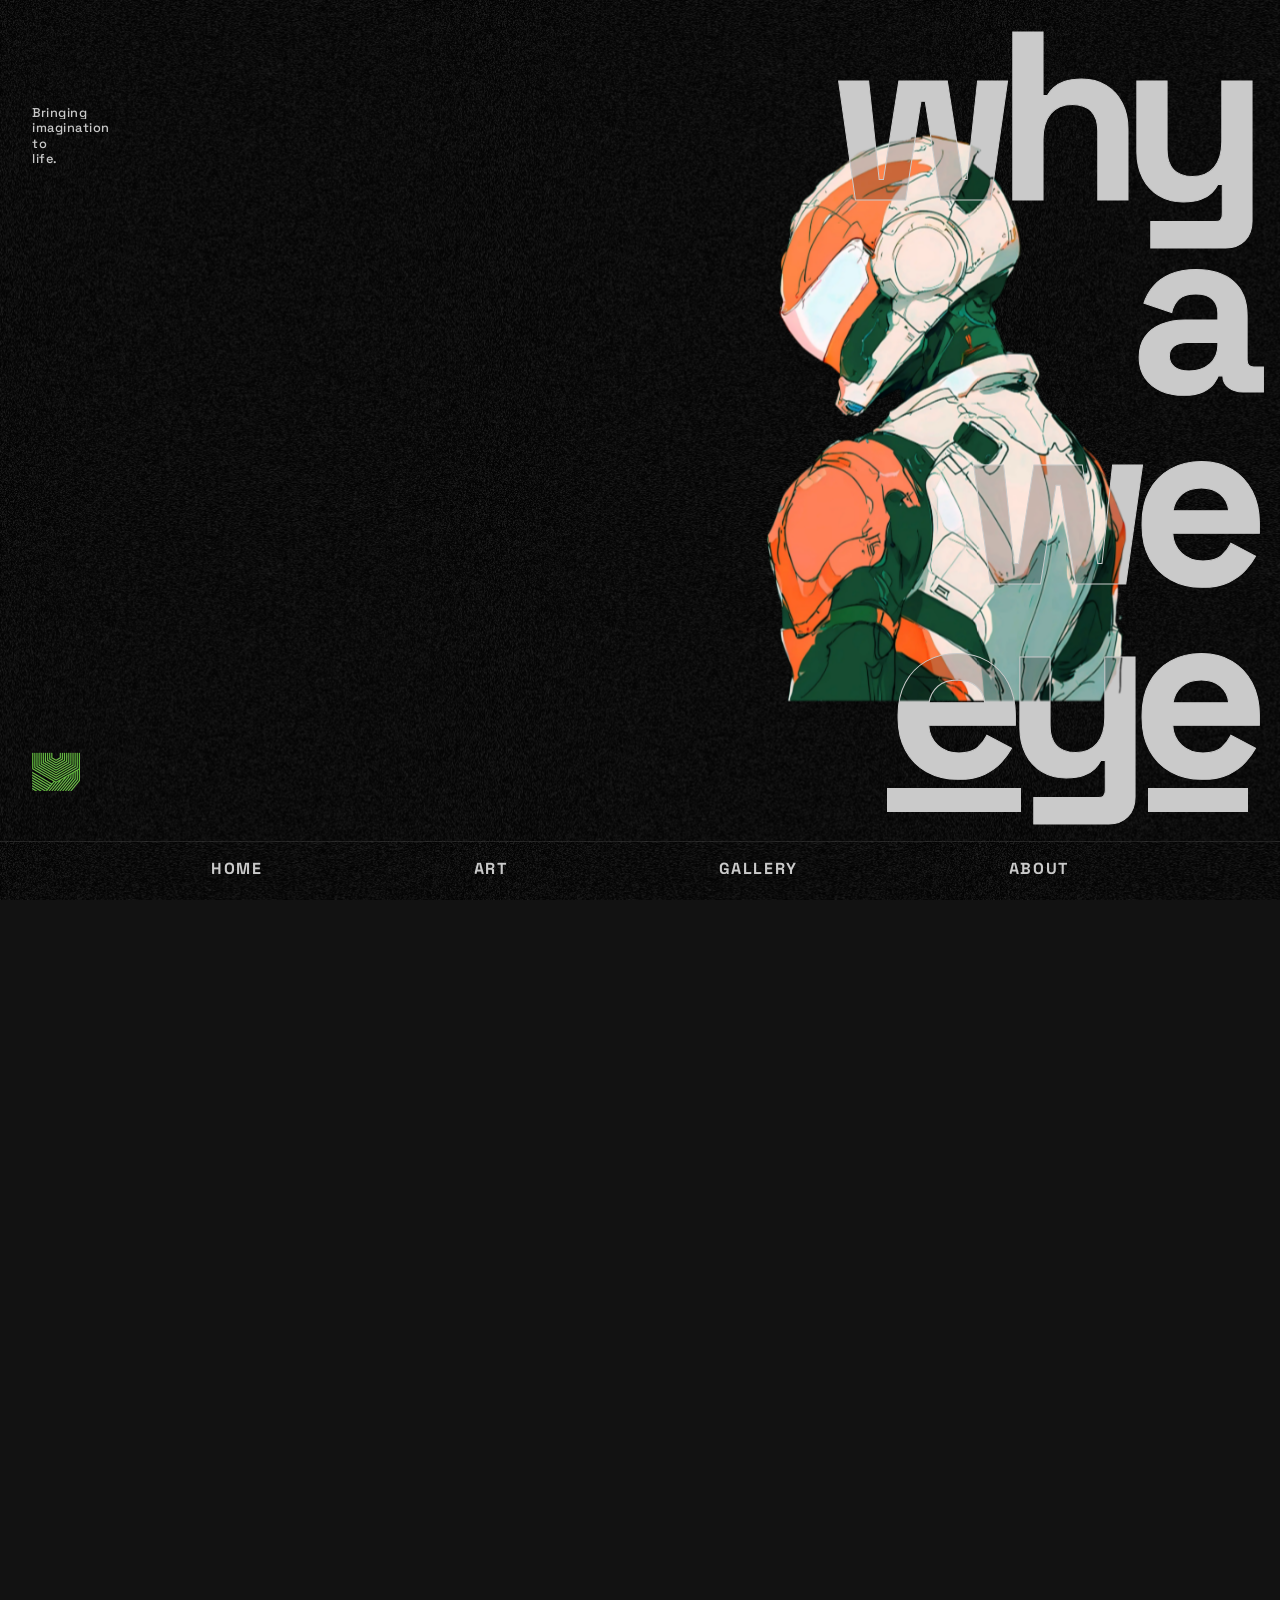
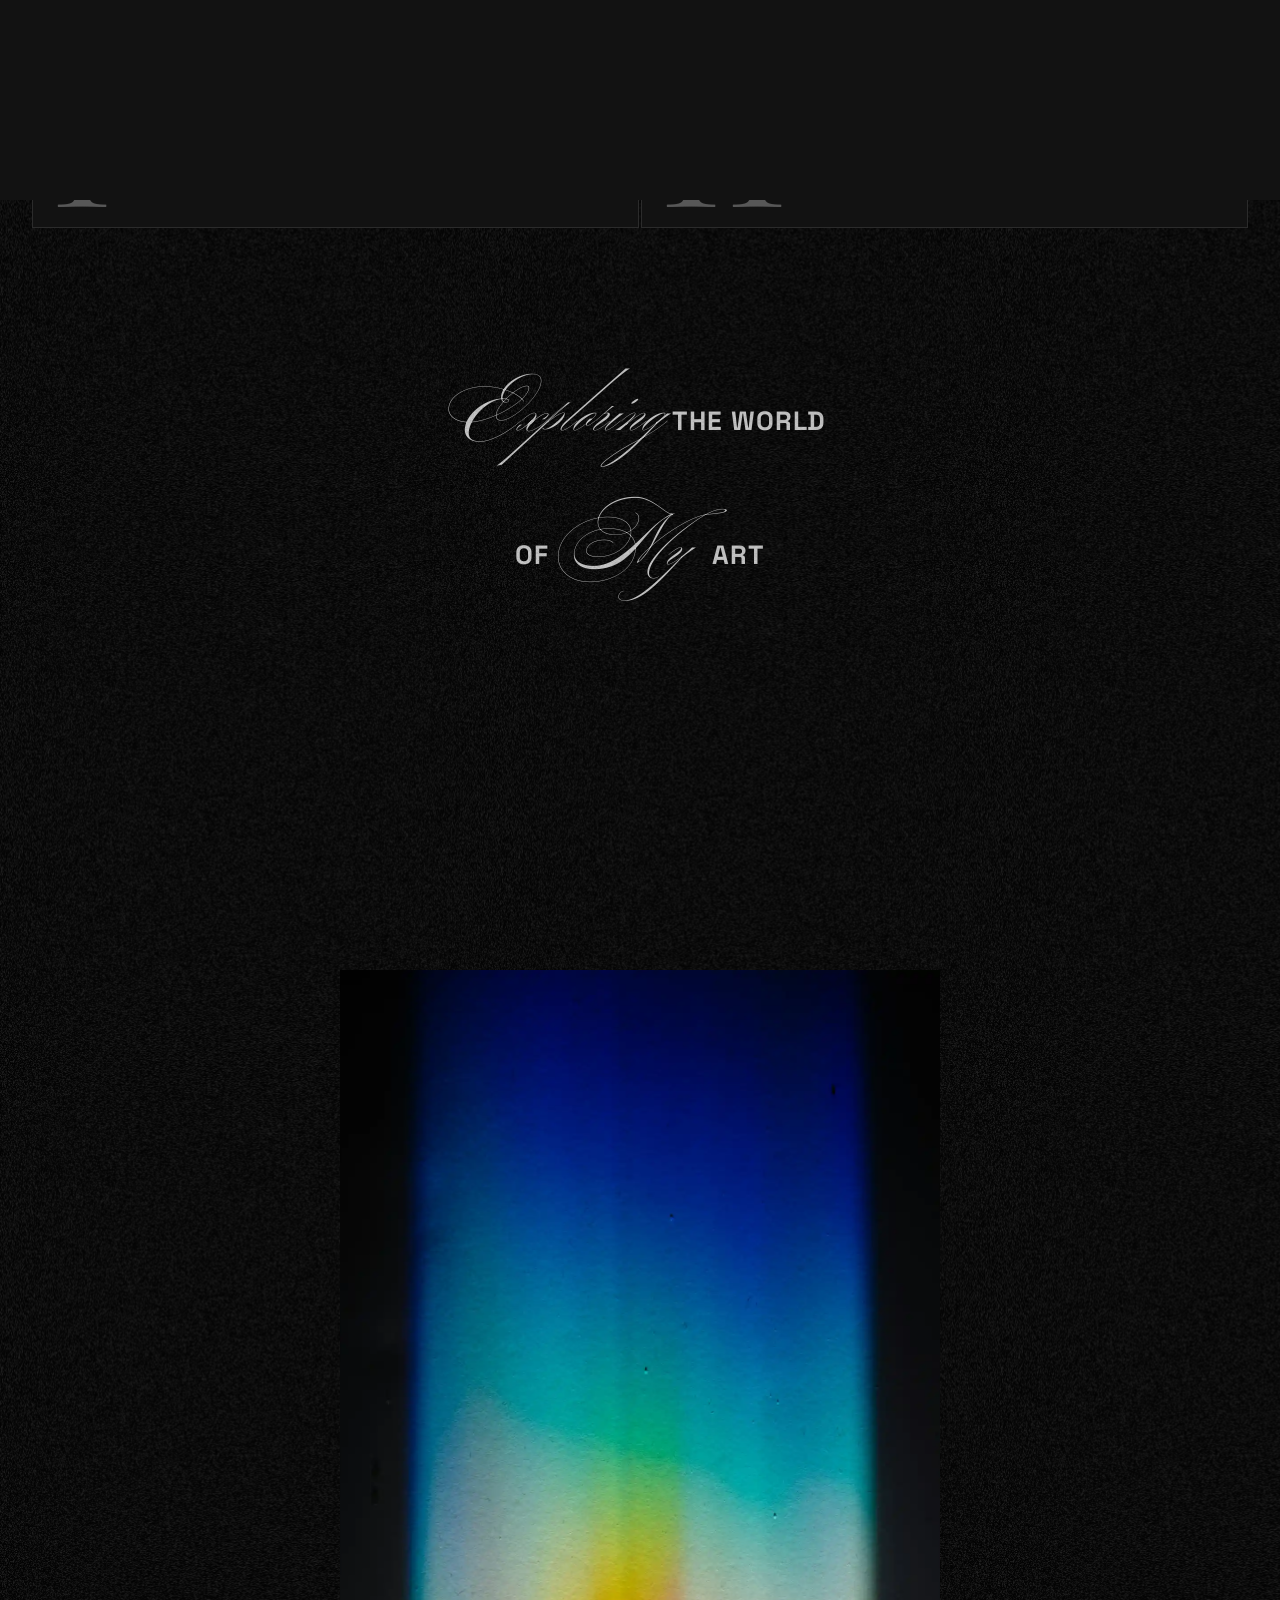
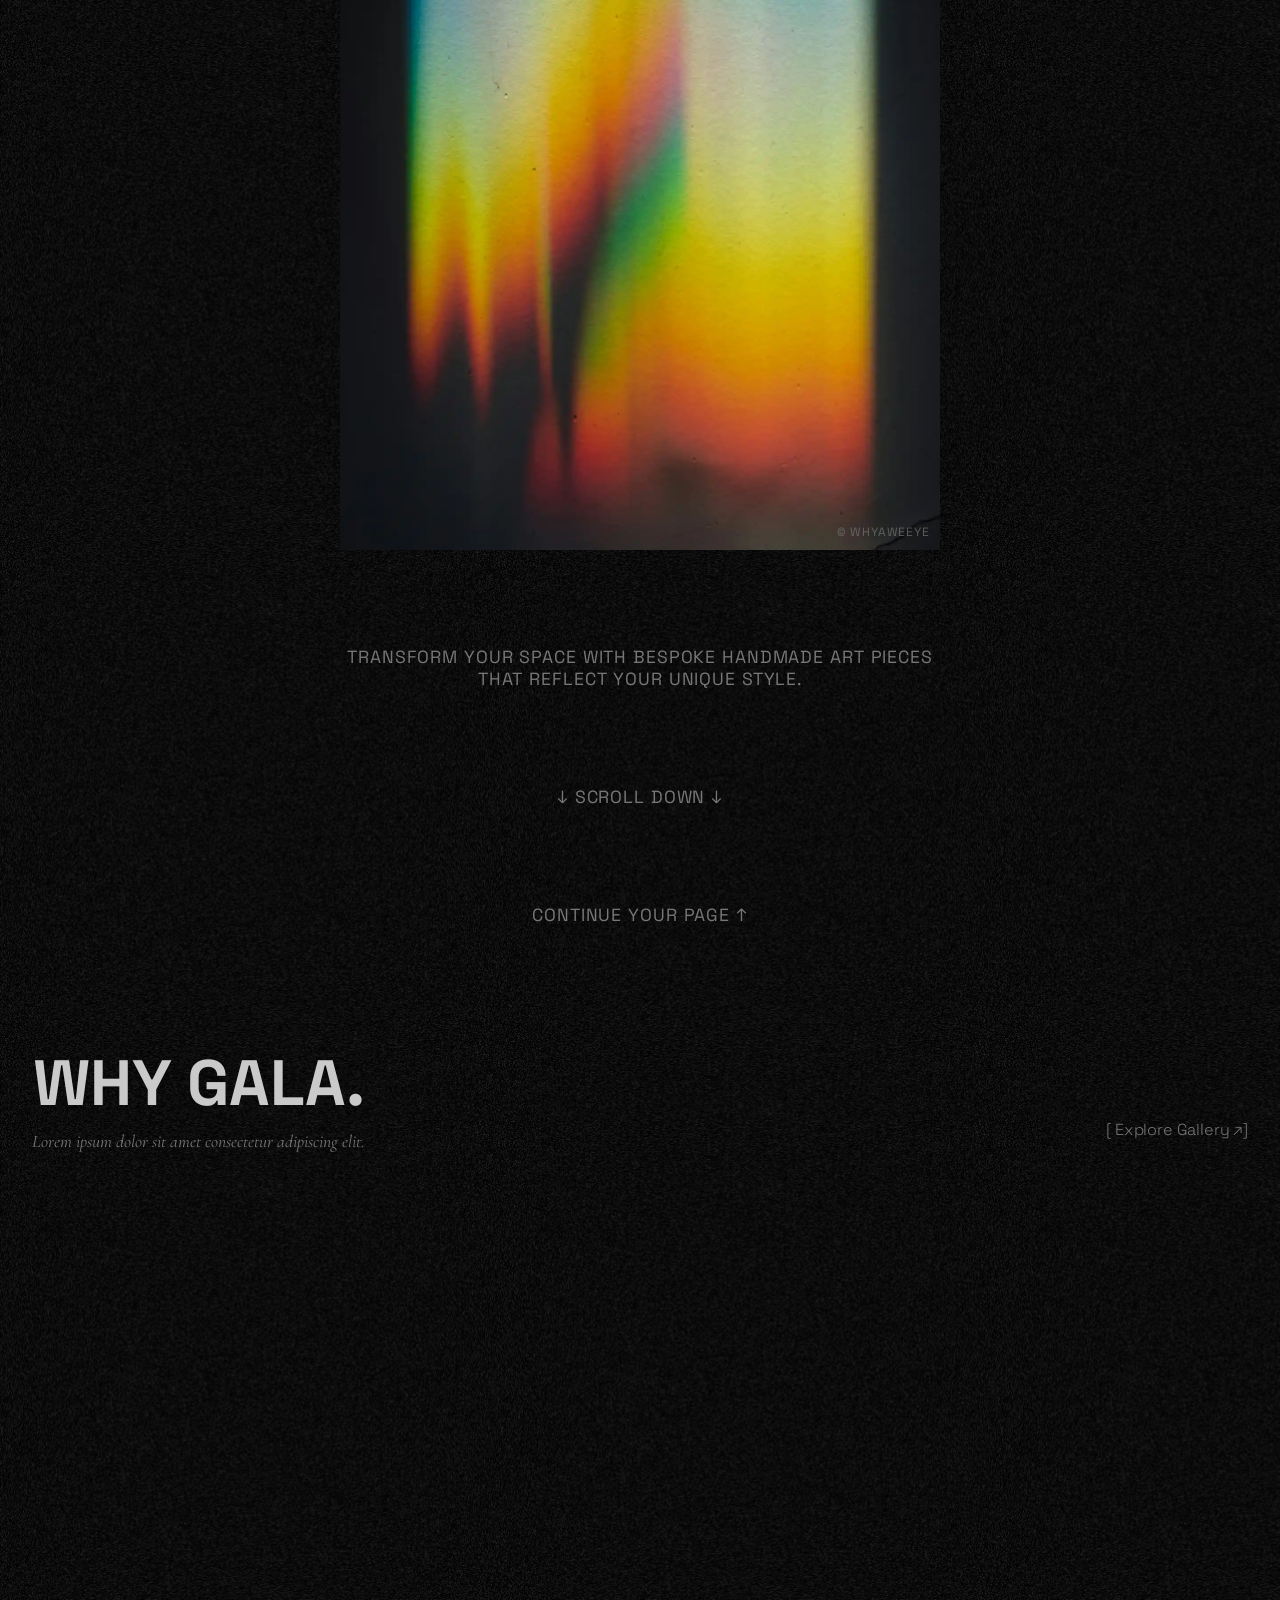
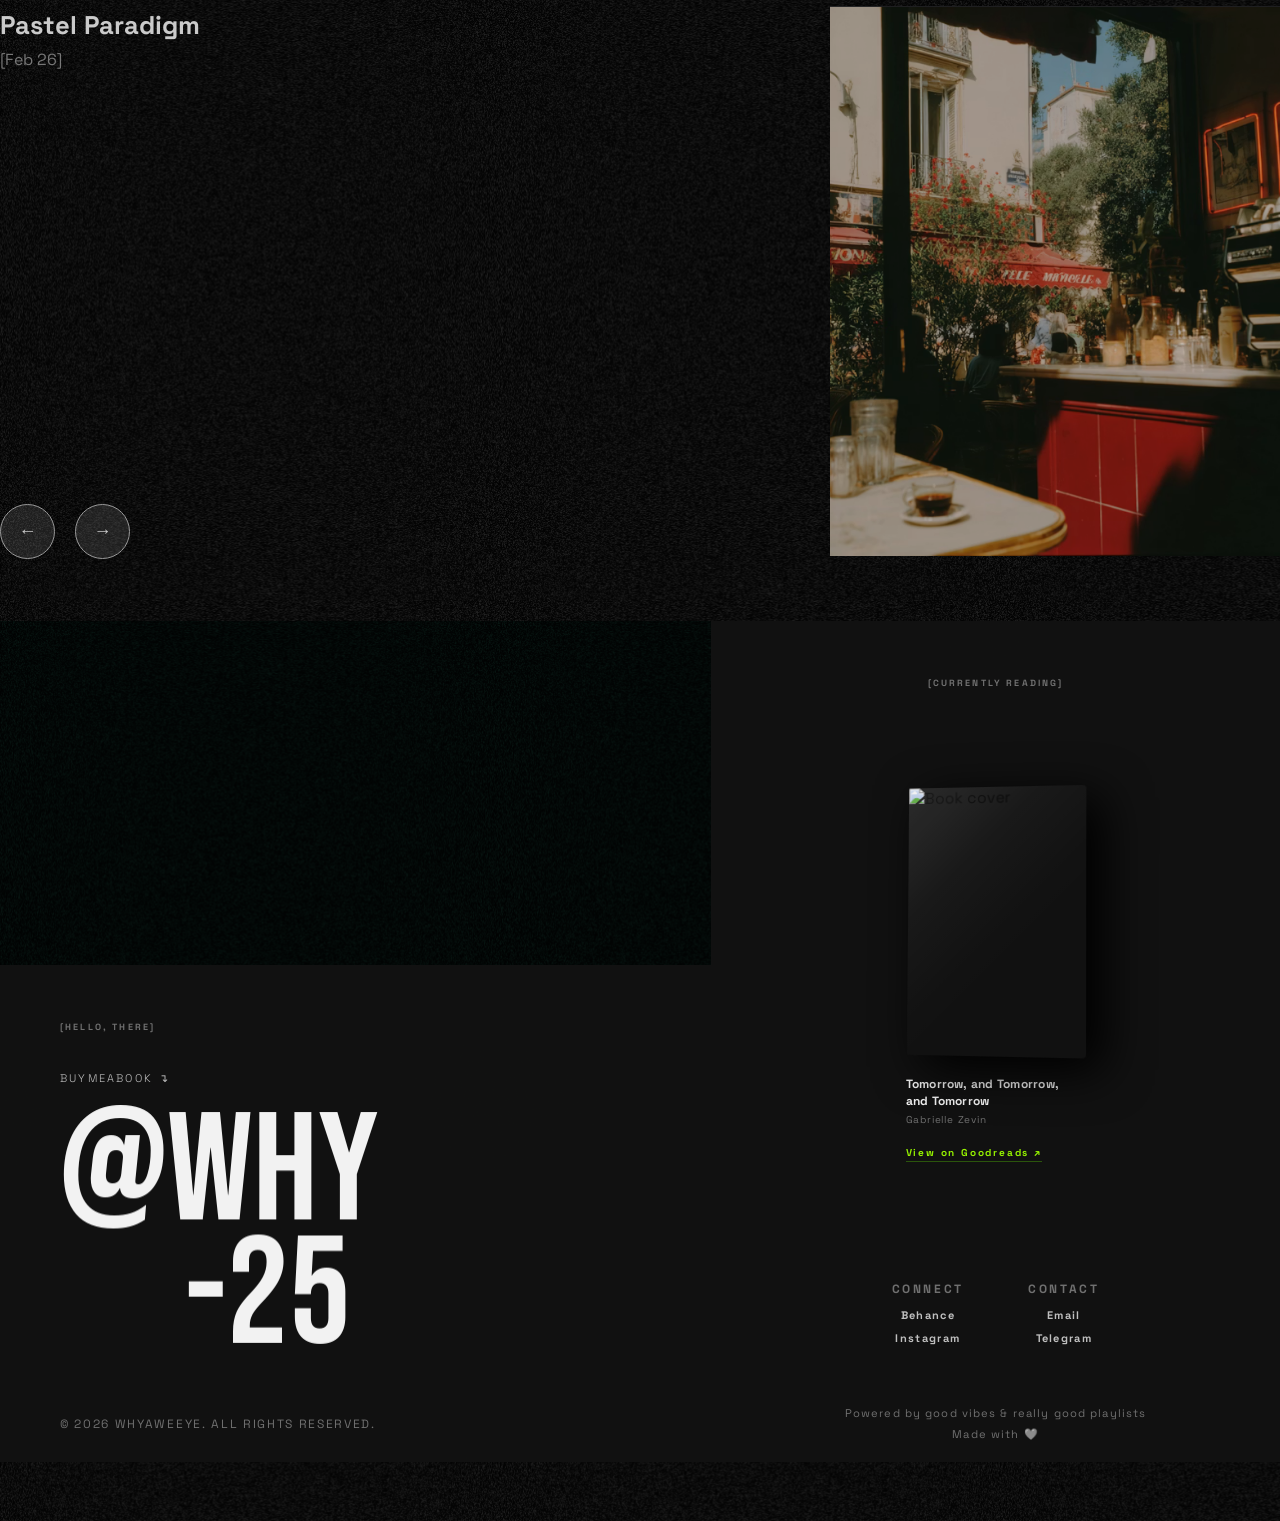
==== index.html @ 68ae3ad7 "Updated Files" ====
<!doctype html>
<html lang="en">
  <head>
    <meta charset="UTF-8" />
    <meta name="viewport" content="width=device-width, initial-scale=1.0" />

    <!-- ─── SEO & Social ─────────────────────────────────────────── -->
    <meta
      name="description"
      content="WHYAWEEYE — handmade art: thread art, word art, and gallery."
    />
    <meta property="og:title" content="WHYAWEEYE" />
    <meta property="og:description" content="Bringing imagination to life." />
    <meta property="og:type" content="website" />

    <title>WHYAWEEYE</title>

    <!-- ───  local CSS   ─── -->
    <link rel="stylesheet" href="style.css" />
    <link rel="stylesheet" href="Assets/fx/naticker.css" />

    <!-- <link rel="stylesheet" href="style.min.css"> -->

    <!-- ─── Google Fonts — async load (no render block) ─────────── -->
    <link rel="preconnect" href="https://fonts.googleapis.com" />
    <link rel="preconnect" href="https://fonts.gstatic.com" crossorigin />

    <link
      rel="stylesheet"
      href="https://fonts.googleapis.com/css2?family=Space+Grotesk:wght@300..700&family=Jacquard+24&family=Cormorant:ital,wght@0,300..700;1,300..700&family=Ballet:opsz@16..72&family=Bebas+Neue&display=swap"
      media="print"
      onload="this.media = 'all'"
    />

    <noscript>
      <link
        rel="stylesheet"
        href="https://fonts.googleapis.com/css2?family=Space+Grotesk:wght@300..700&family=Jacquard+24&family=Cormorant:ital,wght@0,300..700;1,300..700&family=Ballet:opsz@16..72&family=Bebas+Neue&display=swap"
      />
    </noscript>
    <!-- ─── Favicon ───────────────────────────────── -->
    <!-- Standard favicon -->
    <link
      rel="icon"
      href="/Assets/Favicon/favicon_io/favicon.ico"
      sizes="any"
    />
    <!-- PNG fallbacks -->
    <link
      rel="icon"
      type="image/png"
      sizes="32x32"
      href="/Assets/Favicon/favicon_io/favicon-32x32.png"
    />
    <link
      rel="icon"
      type="image/png"
      sizes="16x16"
      href="/Assets/Favicon/favicon_io/favicon-16x16.png"
    />
    <!-- Android -->
    <link rel="manifest" href="/Assets/Favicon/favicon_io/site.webmanifest" />

    <!-- Apple Touch Icon -->
    <link
      rel="apple-touch-icon"
      sizes="180x180"
      href="/Assets/Favicon/favicon_io/apple-touch-icon.png"
    />

    <!-- ─── Scripts: deferred so they never block parsing ────────── -->
    <script src="/Assets/fx/curcus.js" defer></script>
    <script src="/Assets/fx/transition.js" defer></script>
    <script src="/Assets/fx/enter.js" defer></script>
    <script src="/Assets/Favicon/icon-ani.js" defer></script>
    <script src="/Assets/footer/footer.js" defer></script>
    <script src="/script.js" defer></script>
  </head>

  <body>
    <!-- ─── Loading Screen ───────────────────────────────────────── -->
    <div id="loading-screen">
      <span class="loader"></span>
      <div id="percentage">[0%]</div>
    </div>

    <noscript>
      <style>
        #loading-screen {
          display: none;
        }
        #content {
          display: block !important;
        }
      </style>
    </noscript>

    <!-- ══════════════════════════════════════════════
           HOME SECTION
    ════════════════════════════════════════════ -->
    <!-- <main class="scroll-container" id="content" style="display: none"> -->
    <main id="content" style="display: none">
      <!-- ═══════════════════════════════════════ -->
      <!--  HOME SECTION                           -->
      <!-- ═══════════════════════════════════════ -->
      <section id="home" aria-label="Home">
        <div class="container">
          <!-- Left: tagline + logo -->
          <div class="left">
            <div class="phrase">
              <h6>
                <div data-content="Bringing"><span>Bringing</span></div>
                <div data-content="imagination"><span>imagination</span></div>
                <div data-content="to"><span>to</span></div>
                <div data-content="life."><span>life.</span></div>
              </h6>
            </div>

            <div class="logo">
              <!--
                srcset + sizes: browser picks the best size.
                loading="eager" because this is above the fold.
                fetchpriority="high" signals it's LCP-critical.
              -->
              <img
                src="/images/webp/y-logo-green-trans-96.webp"
                srcset="
                  /images/webp/y-logo-green-trans-48.webp 48w,
                  /images/webp/y-logo-green-trans-60.webp 60w,
                  /images/webp/y-logo-green-trans-96.webp 96w
                "
                sizes="(max-width: 600px) 48px, (max-width: 900px) 60px, 96px"
                alt="WHYAWEEYE logo"
                width="96"
                height="96"
                loading="eager"
                fetchpriority="high"
              />
            </div>
          </div>
          <!-- Right: main title + abstract -->
          <div class="main-content">
            <h1 data-content="why a we eye">
              <span class="word">why</span>
              <span class="word">a</span>
              <span class="word">we</span>
              <span class="word" style="text-decoration: underline">eye</span>
            </h1>

            <div class="abstract" aria-hidden="true"></div>
          </div>
        </div>
      </section>

      <!-- ═══════════════════════════════════════ -->
      <!-- NAME TICKER                             -->
      <!-- ═══════════════════════════════════════ -->
      <script src="/Assets/fx/naticker.js"></script>

      <!-- ═══════════════════════════════════════ -->
      <!-- ART CHOICE SECTION                      -->
      <!-- ═══════════════════════════════════════ -->
      <section id="art" aria-labelledby="art-heading">
        <div class="section-container">
          <h1 class="changing autoShow" data-text="Art Choice.">Art Choice.</h1>
          <p>Lorem ipsum dolor sit amet consectetur adipiscing elit.</p>
          <!-- ═══════════════════════════════════════ -->
          <!-- EDITORIAL                    -->
          <!-- ═══════════════════════════════════════ -->

          <div class="editorial autoShow">
            <!-- Card 1 -->
            <a href="/THREADART/threadart.html" class="editorial-card">
              <div class="editorial-card-text">
                <h2 class="editorial-card-title">Thread<br />Art</h2>
                <span class="editorial-card-sub">
                  A body of work defined by stillness and intent.
                </span>
              </div>

              <div class="editorial-card-image">
                <!--  image -->
                <img
                  src="images/TA-editorial-card-2.jpg"
                  alt="Thread Art — a close-up of intricate thread work"
                  width="600"
                  height="800"
                  loading="lazy"
                />
              </div>

              <span class="editorial-card-number" aria-hidden="true">I</span>
            </a>

            <!-- Card 2 -->
            <a href="/WORDART/wordart.html" class="editorial-card">
              <div class="editorial-card-text">
                <h2 class="editorial-card-title">Word<br />Art</h2>
              </div>

              <div class="editorial-card-image">
                <img
                  src="images/WA-editorial-card.jpg"
                  alt="Word Art — typographic art piece"
                  width="600"
                  height="800"
                  loading="lazy"
                />
              </div>

              <span class="editorial-card-sub">
                Where history folds into the present moment.
              </span>
              <span class="editorial-card-number">II</span>
            </a>
          </div>
          <!-- /.editorial -->
        </div>
      </section>
      <!-- /#art -->

      <!-- ═══════════════════════════════════════ -->
      <!-- FANCY HERO / PARALLAX BLOCK                   -->
      <!-- ═══════════════════════════════════════ -->
      <div class="section-container">
        <div class="page-section fancy">
          <div class="fancy-hero">
            <!-- ← wrap them together -->
            <h2><em>Exploring</em> the world<br />of <em>my&nbsp;</em> art</h2>
            <div class="image-wrapper">
              <img
                src="/images/abstract-vibrant-bg.webp"
                alt="Abstract vibrant bg"
                aria-hidden="true"
                width="1300"
                height="867"
                loading="lazy"
              />
              <div class="overlay"></div>
            </div>
          </div>
          <p>
            Transform your space with bespoke handmade art pieces that reflect
            your unique style.
          </p>
          <p>↓ Scroll down ↓</p>
          <p>Continue your page ↑</p>
        </div>
      </div>

      <!-- <div class="scroll-hint" id="scrollHint">
          Scroll to explore
          <svg
            width="18"
            height="18"
            viewBox="0 0 24 24"
            fill="none"
            stroke="currentColor"
            stroke-width="1.5"
          >
            <path d="M5 12h14M13 6l6 6-6 6" />
          </svg>
        </div> -->

      <!-- ═══════════════════════════════════════ -->
      <!-- LATEST & FEATURED SECTION                      -->
      <!-- ═══════════════════════════════════════ -->
      <section id="latest" aria-labelledby="latest-heading">
        <div class="section-container">
          <div>
            <h1 class="changing autoShow" data-text="Why Gala.">Why Gala.</h1>

            <div class="para-link">
              <p>Lorem ipsum dolor sit amet consectetur adipiscing elit.</p>
              <a
                href="https://whyaweeye.medium.com/"
                target="_blank"
                rel="noopener noreferrer"
                ><span class="see-more">[ Explore Gallery ↗]</span></a
              >
            </div>
            <div>
              <section class="name-slider-body-bottom cursor-no">
                <div
                  class="slider-bottom"
                  style="
                    --width: 200px;
                    --height: 250px;
                    --time: 20s;
                    --quantity: 9;
                  "
                >
                  <div class="list-bottom">
                    <div class="item-bottom" style="--index: 1">
                      <img
                        src="/images/arash-ZnssDSmy9Ho-unsplash.jpg"
                        alt=""
                        loading="lazy"
                        width="200"
                        height="250"
                      />
                    </div>
                    <div class="item-bottom" style="--index: 2">
                      <img
                        src="/images/court-uJ4twg_-7gA-unsplash.jpg"
                        alt=""
                        loading="lazy"
                        width="200"
                        height="250"
                      />
                    </div>
                    <div class="item-bottom" style="--index: 3">
                      <img
                        src="/images/sneakerz-sx-bebop01.jpg"
                        alt=""
                        loading="lazy"
                        width="200"
                        height="250"
                      />
                    </div>
                    <div class="item-bottom" style="--index: 4">
                      <img
                        src="/images/Layer 1.png"
                        alt=""
                        loading="lazy"
                        width="200"
                        height="250"
                      />
                    </div>
                    <div class="item-bottom" style="--index: 5">
                      <img
                        src="/images/victor-volkov-xZSuLxiqXUo-unsplash.jpg"
                        alt=""
                        loading="lazy"
                        width="200"
                        height="250"
                      />
                    </div>
                    <div class="item-bottom" style="--index: 6">
                      <img
                        src="/images/truong-tuyet-ly-JVEiit-Jde4-unsplash.jpg"
                        alt=""
                        loading="lazy"
                        width="200"
                        height="250"
                      />
                    </div>
                    <div class="item-bottom" style="--index: 7">
                      <img
                        src="/images/paul-hanaoka-4nabmlliGdU-unsplash.jpg"
                        alt=""
                        loading="lazy"
                        width="200"
                        height="250"
                      />
                    </div>
                    <div class="item-bottom" style="--index: 8">
                      <img
                        src="/images/Stylized Portrait with Blue Theme.jpeg"
                        alt=""
                        loading="lazy"
                        width="200"
                        height="250"
                      />
                    </div>
                    <div class="item-bottom" style="--index: 9">
                      <img
                        src="/images/TA-editorial-card-1.jpg"
                        alt=""
                        loading="lazy"
                        width="200"
                        height="250"
                      />
                    </div>
                  </div>
                </div>
              </section>
            </div>
          </div>
        </div>
      </section>
      <!-- /#latest -->

      <!-- ═══════════════════════════════════════ -->
      <!-- IMAGE TICKER (bottom)                    -->
      <!-- ═══════════════════════════════════════ -->

      <!-- ═══════════════════════════════════════════════════════════
           CUSTOM PROJECT SLIDER
           ══════════════════════════════════════════════════════════ -->
      <div class="custom-slider" aria-label="Featured project slider">
        <div class="custom-left">
          <div class="title-wrap">
            <h3 id="custom-title">Pastel Paradigm</h3>
            <span id="custom-description">(Feb 26)</span>
          </div>

          <div class="custom-controls">
            <button id="prevBtn" aria-label="Previous project">←</button>
            <button id="nextBtn" aria-label="Next project">→</button>
          </div>
        </div>
        <div class="custom-right">
          <img
            id="custom-slide-image"
            src="/images/slider-image-2.png"
            alt="Pastel Paradigm project image"
            width="450"
            height="550"
            loading="lazy"
          />
        </div>
      </div>

      <!-- ═══════════════════════════════════════ -->
      <!-- FOOTER NAV                              -->
      <!-- ═══════════════════════════════════════ -->
      <footer></footer>

      <nav class="site-nav" aria-label="Site navigation">
        <a href="#home" data-content="HOME" class="active" aria-current="page"
          ><span>HOME</span></a
        >
        <a href="#art" data-content="ART"><span>ART</span></a>
        <a href="/GALLERY/gallery.html" data-content="GALLERY"
          ><span>GALLERY</span></a
        >
        <a href="/ABOUT/about.html" data-content="ABOUT"><span>ABOUT</span></a>
        <!-- <a
            href="https://whyaweeyesocials.vercel.app/"
            data-content="SOCIALS"
            target="_blank"
            ><span>SOCIALS</span></a
          > -->
      </nav>
    </main>
    <!-- /#content -->

    <!-- Page-transition overlay (must be last in body) -->
    <div class="page-transition" id="page-transition" aria-hidden="true"></div>
  </body>
</html>
---- style.css ----
/* Imports */
@import url("/Assets/fx/variables.css");
@import url("/Assets/fx/curcus.css");
@import url("/Assets/sections/changing.css");
@import url("/Assets/fx/naticker.css");
@import url("/Assets/fx/transition.css");
@import url("/Assets/fx/enter.css");
@import url("/Assets/footer/site-nav.css");
@import url("/Assets/footer/footer.css");
*,
*::before,
*::after {
  box-sizing: border-box;
  margin: 0;
  padding: 0;
}
html {
  scroll-behavior: smooth;
  -ms-overflow-style: none;
  scrollbar-width: none;
}
html::-webkit-scrollbar {
  display: none;
}

body {
  margin: 0 auto;
  background-image: url("images/noise.svg");
  background-repeat: repeat;
  background-color: var(--pr-black);
  background-blend-mode: overlay;
  width: 100%;
  min-height: 100vh;
  min-height: 100dvh;
  font-family: var(--font-main);
  -webkit-text-size-adjust: 100%;
  text-size-adjust: 100%;
}
img {
  -webkit-user-drag: none;
  user-select: none;
  pointer-events: none;
}
.image-wrapper {
  position: relative;
  display: inline-block;
}
.image-wrapper::after {
  content: "© whyaweeye";
  position: absolute;
  bottom: 10px;
  right: 10px;
  color: var(--pr-gray-2);
  opacity: 0.7;
  font-size: 12px;
}

/* ============================================= */
/* loader */
/* ============================================= */

#loading-screen {
  display: flex;
  position: fixed;
  flex-direction: column;
  justify-content: center;
  align-items: center;
  z-index: 9999;
  inset: 0;
  background: var(--pr-black);
}
#percentage {
  margin-top: 10px;
  color: var(--pr-gray);
  font-size: 1rem;
  font-family: var(--font-mono);
}
.loader {
  position: relative;
  margin-top: 30px;
  border-radius: 15% 15% 35% 35%;
  background: var(--pr-gray);
  width: 48px;
  height: 40px;
}
.loader::before,
.loader::after {
  position: absolute;
  box-sizing: border-box;
  content: "";
}
.loader::after {
  top: 8px;
  left: 45px;
  border: 4px solid var(--pr-gray);
  border-radius: 0 4px 4px 0;
  width: 16px;
  height: 20px;
}
.loader::before {
  top: -15px;
  left: 11px;
  width: 1px;
  height: 10px;
  color: var(--pr-gray);
  animation: steam 1s ease infinite;
}
@keyframes steam {
  0% {
    box-shadow:
      2px 0px rgba(255, 255, 255, 0),
      12px 0px rgba(255, 255, 255, 0.3),
      20px 0px rgba(255, 255, 255, 0);
  }
  50% {
    box-shadow:
      2px -5px rgba(255, 255, 255, 0.5),
      12px -3px rgba(255, 255, 255, 0.5),
      20px -2px rgba(255, 255, 255, 0.6);
  }
  100% {
    box-shadow:
      2px -8px rgba(255, 255, 255, 0),
      12px -5px rgba(255, 255, 255, 0),
      20px -5px rgba(255, 255, 255, 0);
  }
}
@media (prefers-reduced-motion: reduce) {
  .loader::before {
    animation: none;
  }
}

/* ============================================= */
/* TOP MAIN SECTION  */
/* ============================================= */
.scroll-container {
  height: 100vh;
  overflow-y: scroll;
}
section {
  margin: 0 auto;
  max-width: 1300px;
}
/* ============================================= */
/* HOME SECTION */
/* ============================================= */
.container {
  display: flex;
  position: relative;
  justify-content: space-between;
  align-items: center;
  margin: 0 auto;
  padding: 0 2rem;
  width: 100%;
  height: 100vh;
}

/* Logo */
.left {
  display: flex;
  position: absolute;
  top: 0;
  bottom: 0;
  left: 2rem;
  flex-direction: column;
  justify-content: space-between;
  padding: 6.5rem 0;
}

.phrase {
  position: relative;
}
.phrase h6 {
  color: var(--pr-gray);
  font-weight: 500;
  font-size: 0.8rem;
  letter-spacing: 0.5px;
}
.phrase div {
  position: relative;
  height: 1.2em;
  overflow: hidden;
}
.phrase span {
  display: block;
  transform: translateY(0);
  transition: transform 1s var(--ease-out-expo);
}
.phrase div:hover span {
  transform: translateY(-100%);
}
.phrase div::after {
  position: absolute;
  top: 100%;
  left: 0;
  transition: transform 1s var(--ease-out-expo);
  width: 100%;
  content: attr(data-content);
  color: var(--pr-gray);
}
@media (hover: hover) and (pointer: fine) {
  .phrase div:hover span {
    transform: translateY(-100%);
  }
  .phrase div:hover::after {
    transform: translateY(-100%);
  }
}
.logo {
  position: relative;
}
.logo img {
  display: block;
  width: 3rem;
  height: 3rem;
  transition: filter 0.3s ease-in-out;
}
@media (hover: hover) and (pointer: fine) {
  .logo img:hover {
    filter: grayscale(1);
  }
}

/* Main Vertical Title */
.main-content {
  position: absolute;
  top: 45%;
  right: 2rem;
  transform: translateY(-50%);
}
.main-content h1 {
  position: relative;
  color: var(--pr-gray);
  font-weight: 700;
  font-size: 15rem;
  line-height: 0.8;
  letter-spacing: -21px;
  text-align: right;
}
.main-content h1::after {
  position: absolute;
  z-index: 4;
  transition:
    filter 1s ease-in-out,
    opacity 1s ease-in-out;
  margin: 0;
  inset: 0 0 0 0;
  -webkit-text-stroke: 1px var(--pr-gray);
  pointer-events: none;
  content: attr(data-content);
  color: transparent;
}
.main-content h1 .word {
  display: block;
  transition:
    filter 1s ease-in-out,
    opacity 1s ease-in-out;
}
@media (hover: hover) and (pointer: fine) {
  .main-content h1:hover::after {
    opacity: 0.1;
    filter: blur(20px);
  }
  .main-content h1 .word:hover {
    opacity: 0.1;
    filter: blur(20px);
  }
}

.scroll-hint {
  display: flex;
  position: absolute;
  right: clamp(1.5rem, 5vw, 5rem);
  bottom: 2rem;
  align-items: center;
  gap: 0.6rem;
  color: rgba(240, 236, 228, 0.3);
  font-size: 0.68rem;
  letter-spacing: 0.14em;
  text-transform: uppercase;
  transition: opacity 0.5s;
}
.scroll-hint svg {
  animation: nudge 1.8s ease-in-out infinite;
}
@keyframes nudge {
  0%,
  100% {
    transform: translateX(0);
  }
  50% {
    transform: translateX(7px);
  }
}
@media (prefers-reduced-motion: reduce) {
  .scroll-hint svg {
    animation: none;
  }
}
/* =================== 
Abstract Images 
================ */
.abstract {
  position: absolute;
  top: 5%;
  right: 6em;
  bottom: 0%;
  transform: scale(0.9);
  z-index: 2;
  mix-blend-mode: multiply;
  transition: transform 1s ease-in-out;
  will-change: transform;
  background-position: center;
  background-size: contain;
  background-repeat: no-repeat;
  width: 100%;
}
@media (hover: hover) and (pointer: fine) {
  .abstract:hover {
    transform: scale(1.1);
  }
}

/* ============================================
Scroll ANimationas
============================================== */
.autoShow {
  animation-timeline: view(75% 5%);
  animation: autoShowAnimation both;
}
@keyframes autoShowAnimation {
  from {
    transform: translateY(200px) scale(0.8);
    opacity: 0;
  }
  to {
    transform: translateY(0) scale(1);
    opacity: 1;
  }
}

.autoBlur {
  animation-timeline: view();
  animation: autoBLurAnimation both;
}
@keyframes autoBLurAnimation {
  0% {
    filter: blur(30px);
  }
  45%,
  55% {
    filter: blur(0px);
  }
  100% {
    filter: blur(30px);
  }
}
@media (prefers-reduced-motion: reduce) {
  .autoShow,
  .autoBlur {
    animation: none;
    opacity: 1;
    filter: none;
    transform: none;
  }
}

/* ============================================= */
/* Custom Slider  */
/* ============================================= */

.custom-slider {
  display: flex;
  justify-content: space-between;
  align-items: center;
  gap: 6px;
  padding: 60px 0;
}
.custom-left {
  display: flex;
  flex: 1;
  flex-direction: column;
  justify-content: space-between; /* pushes controls to bottom */
  max-width: 500px;
  height: 550px;
}
.custom-right {
  flex: 1;
  text-align: right;
}
.custom-right img {
  filter: brightness(0.8);
  transition:
    filter 0.3s ease,
    transform 0.3s ease;
  /* border-radius: 20px; */
  width: 100%;
  max-width: 450px;
  height: 550px;
  object-fit: cover;
}
@media (hover: hover) and (pointer: fine) {
  .custom-right:hover img {
    transform: scale(1.01);
    filter: brightness(1);
  }
}

.title-wrap {
  display: flex;
  flex-direction: column;
}
#custom-title {
  display: inline-block;
  position: relative;
  color: var(--pr-gray);
  font-size: clamp(1rem, 2vw, 2rem);
  font-family: var(--font-main);
}
#custom-title::after {
  position: absolute;
  bottom: -4px; /* distance from text */
  left: 0;

  transform: scaleX(0);
  transform-origin: left;
  transition: transform 0.4s ease;
  background: currentColor;
  width: 50%;
  height: 2px;
  content: "";
}
@media (hover: hover) and (pointer: fine) {
  .custom-slider:hover #custom-title::after {
    transform: scaleX(1);
  }
}
#custom-description {
  margin-top: 8px;
  color: var(--pr-gray-2);
  font-style: normal;
  font-size: clamp(0.7rem, 3.5vw, 1rem);
  font-family: var(--font-main);
}
.custom-controls {
  display: flex;
  gap: 20px;
  margin-top: 40px;
}

button {
  transition: 0.3s;
  cursor: pointer;
  border: 1px solid #999;
  border-radius: 50%;
  background: var(--pr-gray-22-trans);
  width: 55px;
  height: 55px;
  color: var(--pr-gray);
  font-size: 18px;
}
button:focus-visible {
  outline: 2px solid var(--pr-green);
}
@media (hover: hover) and (pointer: fine) {
  button:hover {
    background: var(--pr-gray);
    color: var(--pr-black-2);
  }
}
@media (max-width: 768px) {
  .custom-slider {
    flex-direction: column;
    gap: 10px;
    padding: 30px 0;
  }
  .custom-left,
  .custom-right {
    width: 100%;
    max-width: none;
    text-align: center;
  }
  .custom-right {
    order: -1;
    max-width: 100%;
  }
  .custom-right img {
    transition: none;
    max-width: 100%;
    height: 300px;
  }
  .custom-controls {
    justify-content: center;
    margin-top: 20px;
  }
}

/* ============================================= */
/* SECTION HELPERS  */
/* ============================================= */
.section-container {
  align-items: flex-start;
  box-sizing: border-box;
  padding: min(2rem, 5vw);
  width: 100%;
}

/* ART SECTION */
#art h1,
#latest h1 {
  font-size: clamp(4rem, 5vw, 6rem);
}
#art a,
#latest a {
  text-decoration: none;
}
#art p,
#latest p {
  margin-top: clamp(0.5rem, 1vw, 2rem);
  margin-bottom: clamp(1rem, 5vw, 2rem);
  color: var(--pr-gray-2);
  font-family: var(--font-sec);
  font-size: 1.1rem;
  font-style: italic;
  font-weight: 400;
}

.fancy-hero {
  display: grid;
  position: relative;
  grid-template-areas: "stack";
  width: 100%;
  min-height: 200vh;
}
.fancy-hero img {
  display: block;
  grid-area: stack;
  width: 100%;
  height: 100%;
  object-fit: cover;
}
.fancy-hero h2 {
  position: sticky;
  top: 40vh;
  grid-area: stack;
  align-self: start;
  z-index: 9;
  mix-blend-mode: difference;
  pointer-events: none;
  color: #cacaca;
  text-align: center;
}
.fancy em {
  font-weight: 100;
  font-size: clamp(2.5rem, calc(-2rem + 8vw), 6rem);
  font-family: var(--font-fancy);
  text-transform: capitalize;
}

.page-section {
  display: flex;
  flex-direction: column;
  justify-content: center;
  align-items: center;
  gap: 6rem;
  margin: 3rem auto;
  padding: 10px 20px;
  width: 50vw;
  min-height: 30vh;
  color: var(--pr-gray-2);
  font-size: clamp(0.5rem, 3.5vw, 1.1rem);
  letter-spacing: 0.05em;
  text-align: center;
  text-transform: uppercase;
}
.para-link {
  display: flex;
  justify-content: space-between;
  gap: 1rem;
  margin-bottom: 1rem;
}
.see-more {
  align-self: flex-start;
  cursor: pointer;
  margin-top: 6px;
  color: var(--pr-gray-2);
  font-weight: 100;
  font-size: clamp(0.9rem, calc(0.9rem + 0.3vw), 1rem);
  font-family: var(--font-main);
  letter-spacing: -0.01em;
}
.see-more:focus-visible {
  outline: 2px solid var(--pr-green);
}
@media (hover: hover) and (pointer: fine) {
  .see-more:hover {
    color: var(--pr-green);
    /* border-bottom-color: var(--pr-gray); */
  }
}
@media (max-width: 768px) {
  .page-section {
    width: 80vw;
    padding: 10px 0;
  }
  .para-link {
    flex-direction: column;
  }
  .see-more {
    color: var(--pr-gray);
  }
}

/* ============================================= */
/* EDITORIAL  */
/* ============================================= */

/* ── grid of cards ── */
.editorial {
  display: flex;
  gap: 2px;
  margin: 0 auto;
  width: 100%;
}

/* ── single card ── */
.editorial-card {
  position: relative;
  flex: 1;
  cursor: pointer;
  border: 1px solid var(--pr-gray-22-trans);
  background: var(--pr-black);
  min-height: 580px;
  overflow: hidden;
  color: var(--pr-gray);
  text-decoration: none;
}

/* ── text layer (always visible) ── */
.editorial-card-text {
  position: relative;
  z-index: 2;
  padding: 36px 28px 0;
  pointer-events: none;
}

.editorial-card-title {
  transition: color 0.5s ease;
  color: var(--pr-gray);
  font-weight: 500;
  font-size: clamp(28px, 3.5vw, 48px);
  line-height: 1.05;
  text-transform: uppercase;
}

/* ── image layer — slides in from right on hover ── */
.editorial-card-image {
  position: absolute;
  z-index: 1;
  clip-path: inset(0 100% 0 0); /* hidden: clipped from right */
  transition: clip-path 0.65s var(--ease-reveal);
  inset: 0;
}
.editorial-card-image img {
  display: block;
  filter: grayscale(10%);
  width: 100%;
  height: 100%;
  object-fit: cover;
  object-position: center;
}

/* semi-transparent overlay so title stays legible over image */
.editorial-card-image::after {
  position: absolute;
  inset: 0;
  background: linear-gradient(
    to bottom,
    rgba(0, 0, 0, 0.38) 0%,
    rgba(0, 0, 0, 0.1) 50%,
    rgba(0, 0, 0, 0.55) 100%
  );
  content: "";
}

/* ── big number — bottom left, spans across ── */
.editorial-card-number {
  position: absolute;
  bottom: -16px;
  left: 16px;
  z-index: 3;
  pointer-events: none;
  color: var(--pr-gray);
  mix-blend-mode: color-dodge;
  font-size: clamp(120px, 18vw, 200px);
  line-height: 1;
  font-family: var(--font-sec);
  /* number bleeds across two cards */
  white-space: nowrap;
}

/* ── subtitle below title (hidden until hover) ── */
.editorial-card-sub {
  position: absolute;
  top: 140px;
  right: 28px;
  left: 28px;
  transform: translateY(10px);
  opacity: 0;
  z-index: 4;
  transition:
    opacity 0.4s ease 0.2s,
    transform 0.4s ease 0.2s;
  pointer-events: none;
  color: var(--pr-gray);
  font-style: italic;
  font-size: 15px;
  font-family: var(--font-sec);
}
@media (hover: hover) and (pointer: fine) {
  .editorial-card:hover .editorial-card-image {
    clip-path: inset(0 0% 0 0);
  }
  .editorial-card:hover .editorial-card-title {
    color: #fff;
  }
  .editorial-card:hover .editorial-card-sub {
    opacity: 1;
    transform: translateY(0);
  }
}
/* Always show subtitle on touch — otherwise content is inaccessible */
@media (hover: none), (pointer: coarse) {
  .editorial-card-sub {
    opacity: 1;
    transform: translateY(0);
  }
}
@media (max-width: 640px) {
  .editorial {
    flex-direction: column;
  }
  .editorial-card {
    min-height: 380px;
  }
  .editorial-card-number {
    font-size: 100px;
  }
}

/* ============================================= */
/* NAME SLIDER */
/* ============================================= */

.name-slider-body-bottom {
  display: flex;
  justify-content: space-between;
  align-items: center;
  z-index: 99;
  margin-bottom: min(2rem, 3vw);
  width: 99%;
  min-height: 20vh;
}
.name-slider-body-bottom {
  margin-bottom: 5vw;
  min-height: fit-content;
}
.slider-bottom {
  position: relative;
  /* mask-image: linear-gradient(
    to right,
    transparent,
    #121212 20% 90%,
    transparent
  ); */
  width: 100%;
  height: var(--height);
  overflow: hidden;
}
.slider-bottom .list-bottom {
  display: flex;
  position: relative;
  width: 100%;
  min-width: calc(177px * var(--quantity));
  height: 100%;
}
.slider-bottom .list-bottom .item-bottom {
  display: flex;
  position: absolute;
  left: 100%;
  animation: autoRun var(--time) linear infinite;
  animation-delay: calc(
    ((var(--time) / var(--quantity)) * (var(--index) - 1)) * -1
  );
  transition: filter 0.5s;
  width: var(--width);
  /* height: var(--height); */
}

.slider-bottom .list-bottom .item-bottom img {
  width: 100%;
  object-fit: cover;
}
/* Desktop only hover effects */
@media (hover: hover) and (pointer: fine) {
  .slider-bottom:hover .item-bottom {
    animation-play-state: paused;
    filter: grayscale(1);
  }
  .slider-bottom .item-bottom:hover {
    filter: grayscale(0);
  }
}
@media (prefers-reduced-motion: reduce) {
  .slider-bottom .list-bottom .item-bottom {
    animation: none;
    position: static;
  }
  .slider-bottom .list-bottom {
    flex-wrap: wrap;
    gap: 1rem;
    justify-content: center;
  }
}

/* --------------------------------------- */
/* RESPONSIVE MEDIA */

@media (max-width: 992px), (max-width: 768px) {
  .container {
    width: 98%;
    pointer-events: none;
  }
  .main-content h1::after,
  .main-content h1:hover::after,
  .abstract:hover {
    display: none;
    user-select: none;
  }
  .left {
    top: 5%;
    right: 0;
    bottom: auto;
    left: 0;
    flex-direction: row;
    align-items: center;
    padding: 1.5rem 2rem;
    width: 100%;
    height: auto;
  }
  .main-content h1 {
    font-size: 25cqw;
    line-height: 0.77;
    /* 25% of container width */
    letter-spacing: -2cqw;
    text-align: right;
  }
}

/* --------------------------------------- */
@media (max-width: 992px) {
  .container {
    width: 98%;
    pointer-events: none;
  }
  .main-content h1::after {
    display: none;
  }
  .left {
    position: absolute;
    top: 5%;
    right: 0;
    bottom: auto;
    left: 0;
    flex-direction: row;
    align-items: center;
    padding: 1.5rem 2rem;
    width: 100%;
    height: auto;
  }
  .main-content h1 {
    font-size: 25cqw;
    line-height: 0.77;
    letter-spacing: -2cqw;
    text-align: right;
  }
}

@media (max-width: 600px) {
  .container {
    width: 98%;
    pointer-events: none;
  }
  .main-content h1::after {
    display: none;
  }
  .left {
    position: absolute;
    top: 5%;
    right: 0;
    bottom: auto;
    left: 0;
    flex-direction: row;
    align-items: center;
    padding: 1.5rem 2rem;
    width: 100%;
    height: auto;
  }
  .phrase,
  .logo {
    position: static;
  }
  .phrase h6 {
    font-size: 0.7rem;
  }
  .logo img {
    width: 2.5rem;
    height: 2.5rem;
  }
  .main-content {
    top: 50%;
    right: 2rem;
    left: 40%;
    width: 100%;
    transform: translate(-50%, -50%);
  }
  .main-content h1 {
    font-size: 40cqw;
    line-height: 0.77;
    letter-spacing: -3.5cqw;
    text-align: right;
  }
  .abstract {
    top: 20%;
    left: 12%;
    transform: scale(1);
    mix-blend-mode: multiply;
    width: 80%;
    height: 80%;
  }
  .title {
    display: flex;
    flex-direction: column;
    justify-content: center;
    align-items: flex-start;
  }
  .anchor,
  .title::after {
    margin-bottom: 0.8rem;
  }
  .anchor {
    display: inline;
  }
  .sticker {
    display: inline;
    position: static;
    vertical-align: middle;
  }
}

/* --------------------------------------- */
---- Assets/fx/naticker.css ----
/* ============================================= */
/* NAME SLIDER                                   */
/* ============================================= */
.name-slider-body {
  display: flex;
  justify-content: space-between;
  align-items: center;
  z-index: 99;
  font-family: var(--font-alt);
  width: 99%;
  margin-inline: auto;
  min-height: 20vh;
}
.slider {
  position: relative;
  mask-image: linear-gradient(to right, transparent, #121212, transparent);
  -webkit-mask-image: linear-gradient(
    to right,
    transparent,
    #121212,
    transparent
  );
  width: 100%;
  height: var(--height);
  overflow: hidden;
}
.slider .list {
  display: flex;
  position: relative;
  justify-content: center;
  width: 100%;
  height: 100%;
}
.slider .list .item {
  display: flex;
  position: absolute;
  left: 100%;
  justify-content: center;
  align-items: center;
  animation: autoRun var(--time) linear infinite;
  animation-delay: calc(
    ((var(--time) / var(--quantity)) * (var(--index) - 1)) - 9s
  );
  width: var(--width);
  height: var(--height);
  color: var(--pr-gray);
  font-weight: 900;
  font-size: clamp(2rem, 5vw, 3rem);
  font-family: var(--font-alt);
}

@keyframes autoRun {
  from {
    left: 100%;
  }
  to {
    left: calc(var(--width) * -1);
  }
}

/* Hovers */
@media (hover: hover) and (pointer: fine) {
  .slider:hover .item {
    animation-play-state: paused;
  }
  .slider .item:hover {
    color: #9eff00;
  }
}

@media (hover: none), (max-width: 1024px) {
  .name-slider-body {
    min-height: 15vh;
    margin-block-end: var(--section-padding-y);
  }
}

@media (prefers-reduced-motion: reduce) {
  .slider .list .item {
    animation: none;
    position: static;
  }
  .slider .list {
    flex-wrap: wrap;
    gap: 1rem;
    justify-content: center;
  }
}
---- style.min.css ----
* {
  margin: 0;
  padding: 0;
  box-sizing: border-box;
  user-select: none;
}
*,
html {
  -ms-overflow-style: none;
  scrollbar-width: none;
  scroll-behavior: smooth;
}
@font-face {
  font-family: "beauty-initials";
  src: url(./Fonts/beauty_initials/Beauty_Initials.woff2) format("woff2");
  font-weight: 200;
  font-style: normal;
  font-display: swap;
}
html::-webkit-scrollbar {
  width: 0;
  height: 0;
}
body {
  overflow: hidden;
  background-color: var(--pr-black);
  width: 100%;
  height: 100vh;
  font-family: "Space Grotesk", sans-serif;
  background-image: url(images/noise.svg);
  background-repeat: repeat;
  background-blend-mode: overlay;
}
:root {
  --pr-green: #63c13d;
  --purple: #9b3dc1;
  --pr-black: #121212;
  --pr-gray: #cacaca;
  --pr-gray-22-trans: #cacaca22;
}
#percentage {
  position: relative;
  color: var(--pr-gray);
  font-family: monospace;
  font-size: 1rem;
  margin-top: 10px;
}
#loading-screen {
  position: fixed;
  top: 0;
  left: 0;
  width: 100%;
  height: 100%;
  background: var(--pr-black);
  display: flex;
  justify-content: center;
  align-items: center;
  flex-direction: column;
  z-index: 9999;
}
.loader {
  width: 48px;
  height: 40px;
  margin-top: 30px;
  display: inline-block;
  position: relative;
  background: var(--pr-gray);
  border-radius: 15% 15% 35% 35%;
}
.loader::after {
  content: "";
  box-sizing: border-box;
  position: absolute;
  left: 45px;
  top: 8px;
  border: 4px solid var(--pr-gray);
  width: 16px;
  height: 20px;
  border-radius: 0 4px 4px 0;
}
.loader::before {
  content: "";
  position: absolute;
  width: 1px;
  height: 10px;
  color: var(--pr-gray);
  top: -15px;
  left: 11px;
  box-sizing: border-box;
  animation: animloader 1s ease infinite;
}
@keyframes animloader {
  0% {
    box-shadow:
      2px 0 #fff0,
      12px 0 rgb(255 255 255 / 0.3),
      20px 0 #fff0;
  }
  50% {
    box-shadow:
      2px -5px rgb(255 255 255 / 0.5),
      12px -3px rgb(255 255 255 / 0.5),
      20px -2px rgb(255 255 255 / 0.6);
  }
  100% {
    box-shadow:
      2px -8px #fff0,
      12px -5px #fff0,
      20px -5px #fff0;
  }
}
.cursor-letter {
  position: fixed;
  text-align: center;
  opacity: 0.8;
  top: 0;
  left: 0;
  color: rgb(99 193 61 / 0.6);
  font-family: "Space Grotesk", sans-serif;
  font-weight: 100;
  font-size: 10px;
  pointer-events: none;
  z-index: 5;
  will-change: transform;
  transform-origin: center center;
}
.cursor-homepage {
  display: block;
}
.cursor-no {
  display: none;
}
.scroll-container {
  height: 100vh;
  overflow-y: scroll;
}
.container {
  display: flex;
  justify-content: space-between;
  align-items: center;
  height: 100vh;
  width: 82%;
  margin: 0 auto;
  padding: 0 2rem;
  position: relative;
  box-sizing: border-box;
}
.left {
  display: flex;
  flex-direction: column;
  justify-content: space-between;
  position: absolute;
  top: 0;
  bottom: 0;
  left: 2rem;
  height: 100vh;
  padding: 6.5rem 0;
}
.phrase {
  position: relative;
}
.phrase h6 {
  color: var(--pr-gray);
  font-size: 0.8rem;
  font-weight: 500;
  letter-spacing: 0.5px;
}
.phrase div {
  position: relative;
  overflow: hidden;
  height: 1.2em;
}
.phrase span {
  display: block;
  transform: translateY(0);
  transition: transform 1s cubic-bezier(0.19, 1, 0.22, 1);
}
.phrase div::after {
  content: attr(data-content);
  position: absolute;
  left: 0;
  top: 100%;
  width: 100%;
  color: var(--pr-gray);
  transition: transform 1s cubic-bezier(0.19, 1, 0.22, 1);
}
.phrase div:hover span {
  transform: translateY(-100%);
}
.phrase div:hover::after {
  transform: translateY(-100%);
}
.logo {
  position: relative;
}
.logo img {
  width: 3rem;
  height: 3rem;
  display: block;
  transition: filter 0.3s ease-in-out;
}
.logo img:hover {
  filter: grayscale(1);
}
.main-content {
  position: absolute;
  top: 45%;
  right: 2rem;
  transform: translateY(-50%);
}
.main-content h1 {
  position: relative;
  font-family: "Space Grotesk", sans-serif;
  font-weight: 700;
  color: var(--pr-gray);
  text-align: right;
  font-size: 15rem;
  letter-spacing: -21px;
  line-height: 0.8;
}
.abstract {
  width: 100%;
  position: absolute;
  top: 5%;
  right: 6em;
  bottom: 0%;
  background-size: contain;
  background-repeat: no-repeat;
  background-position: center;
  z-index: 2;
  mix-blend-mode: multiply;
  transform: scale(0.9);
  transition: transform 1s ease-in-out;
  will-change: transform;
}
.abstract:hover {
  transform: scale(1.1);
}
.main-content h1::after {
  margin: 0;
  position: absolute;
  inset: 0 0 0 0;
  content: attr(data-content);
  z-index: 4;
  -webkit-text-stroke: 1px var(--pr-gray);
  color: #fff0;
  pointer-events: none;
  transition:
    filter 1s ease-in-out,
    opacity 1s ease-in-out;
}
.main-content h1:hover::after {
  filter: blur(20px);
  opacity: 0.1;
}
.main-content h1 .word {
  display: block;
  transition:
    filter 1s ease-in-out,
    opacity 1s ease-in-out;
}
.main-content h1 .word:hover {
  filter: blur(20px);
  opacity: 0.1;
}
.autoShow {
  animation: autoShowAnimation both;
  animation-timeline: view(75% 5%);
}
@keyframes autoShowAnimation {
  from {
    opacity: 0;
    transform: translateY(200px) scale(0.3);
  }
  to {
    opacity: 1;
    transform: translateY(0) scale(1);
  }
}
.autoBlur {
  animation: autoBLurAnimation both;
  animation-timeline: view();
}
@keyframes autoBLurAnimation {
  0% {
    filter: blur(30px);
  }
  45%,
  55% {
    filter: blur(0);
  }
  100% {
    filter: blur(30px);
  }
}
.section-container {
  padding: min(2rem, 5vw);
  display: flex;
  justify-content: space-between;
  align-items: flex-start;
  flex-direction: column;
  width: 99%;
  box-sizing: border-box;
  overflow: hidden;
}
.sticky-container {
  height: 200vh;
  position: relative;
}
#art h1 {
  font-size: 90px;
}
#art p {
  font-family: "Space Grotesk", sans-serif;
  color: var(--pr-gray);
  font-size: 1rem;
  padding-left: min(2rem, 1vw);
  font-weight: 400;
  margin-top: min(2rem, 1vw);
  margin-bottom: min(2rem, 1vw);
}
.changing {
  font-family: "Space Grotesk", sans-serif;
  font-weight: 700;
  color: var(--pr-gray);
  text-align: left;
  font-size: 90px;
  padding-left: min(2rem, 1px);
  text-transform: uppercase;
  position: relative;
  line-height: 1.1;
  transition: 0.2s ease;
}
.changing::before {
  content: attr(data-text);
  font-family: "beauty-initials", system-ui;
  letter-spacing: 1px;
  position: absolute;
  left: 0;
  top: 0;
  transform: translateX(1rem) translateY(0);
  text-align: left;
  white-space: nowrap;
  opacity: 0;
  transition: opacity 0.2s ease;
  line-height: 1.1;
  color: var(--pr-gray);
}
.changing:hover {
  color: #fff0;
}
.changing:hover::before {
  opacity: 1;
}
.hero {
  padding: clamp(24px, 6vw, 80px);
  overflow: hidden;
  flex-flow: column;
  justify-content: center;
  align-items: center;
  display: flex;
  position: relative;
}
.title {
  position: relative;
  margin: 0;
  color: var(--pr-green);
  font:
    900 clamp(2.5rem, 12vw, 10rem)/0.88 "Space Grotesk",
    sans-serif;
  letter-spacing: 0.5px;
  text-align: center;
}
.title .anchor {
  position: relative;
  display: inline-block;
}
.sticker {
  position: absolute;
  left: 0;
  top: 0;
  display: inline-block;
  padding: 0.35em 0.85em;
  border-radius: 9999px;
  background: var(--purple);
  color: var(--pr-black);
  border: 0.2rem solid var(--pr-green);
  font:
    800 clamp(0.55rem, 1.6vw, 0.9rem)/1 "Space Grotesk",
    sans-serif;
  text-transform: uppercase;
  white-space: nowrap;
  transition: transform 0.1s linear;
}
.sticker-why {
  top: -4em;
  left: -5%;
}
.sticker-we {
  top: 4em;
  right: -180%;
  left: auto;
}
.sticker-eyes {
  top: -80%;
  left: -20%;
}
.body {
  display: flex;
  align-items: center;
  justify-content: space-between;
  min-height: 20vh;
  width: 99%;
  margin-bottom: min(2rem, 3vw);
  z-index: 99;
}
.slider {
  width: 100%;
  height: var(--height);
  overflow: hidden;
  position: relative;
  mask-image: linear-gradient(to right, transparent, #121212, transparent);
}
.slider p {
  color: var(--pr-gray);
  font-size: clamp(2rem, 5vw, 3.5rem);
  font-family: "beauty-initials", system-ui;
  font-weight: 900;
}
.slider .list {
  display: flex;
  width: 100%;
  height: 100%;
  position: relative;
}
.slider .list .item {
  width: var(--width);
  height: var(--height);
  position: absolute;
  white-space: nowrap;
  display: flex;
  align-items: center;
  left: 100%;
  animation: autoRun var(--time) linear infinite;
  animation-delay: calc(
    ((var(--time) / var(--quantity)) * (var(--index) - 1)) - 9s
  );
}
.slider .list .item p {
  width: 100%;
  height: 100%;
}
@keyframes autoRun {
  from {
    left: 100%;
  }
  to {
    left: calc(var(--width) * -1);
  }
}
.slider:hover .item {
  animation-play-state: paused !important;
}
.site-nav {
  position: fixed;
  background-color: var(--pr-black);
  border-top: 1px solid var(--pr-gray-22-trans);
  bottom: 0;
  left: 50%;
  transform: translateX(-50%);
  width: 100%;
  padding: 1rem 0 1.6rem 0;
  box-sizing: border-box;
  display: flex;
  justify-content: space-around;
  align-items: center;
  letter-spacing: 0.1em;
  z-index: 99;
  background-image: url(images/noise.svg);
  background-repeat: repeat;
  background-blend-mode: overlay;
}
.site-nav a {
  font-family: "Space Grotesk", sans-serif;
  font-size: 1rem;
  font-weight: 900;
  color: var(--pr-gray);
  text-decoration: none;
  position: relative;
  display: inline-block;
  overflow: hidden;
  height: 1em;
}
.site-nav a span {
  display: block;
  transform: translateY(0);
  transition: transform 1s cubic-bezier(0.19, 1, 0.22, 1);
}
.site-nav a::after {
  content: attr(data-content);
  position: absolute;
  left: 0;
  top: 100%;
  width: 100%;
  color: var(--pr-gray);
  transition: transform 1s cubic-bezier(0.19, 1, 0.22, 1);
}
.site-nav a:hover span {
  transform: translateY(-100%);
}
.site-nav a:hover::after {
  transform: translateY(-100%);
}
@media (max-width: 992px), (max-width: 768px) {
  .container {
    width: 98%;
    pointer-events: none;
  }
  .cursor-letter,
  .main-content h1::after,
  .main-content h1:hover::after,
  .abstract:hover,
  .site-nav a::after,
  .site-nav a:hover::after {
    display: none;
    user-select: none;
  }
  .site-nav a span {
    display: block;
  }
  .site-nav a:hover span {
    transform: none;
  }
  .left {
    flex-direction: row;
    align-items: center;
    top: 5%;
    left: 0;
    right: 0;
    bottom: auto;
    width: 100%;
    height: auto;
    padding: 1.5rem 2rem;
  }
  .main-content h1 {
    text-align: right;
    font-size: 25cqw;
    letter-spacing: -2cqw;
    line-height: 0.77;
  }
}
@media (max-width: 600px) {
  .container {
    width: 98%;
    pointer-events: none;
  }
  .cursor-letter,
  .main-content h1::after,
  .main-content h1:hover::after,
  .abstract:hover,
  .site-nav a::after,
  .site-nav a:hover::after {
    display: none;
    user-select: none;
  }
  .site-nav a span {
    display: block;
  }
  .site-nav a:hover span {
    transform: none;
  }
  .left {
    flex-direction: row;
    align-items: center;
    top: 5%;
    left: 0;
    right: 0;
    bottom: auto;
    width: 100%;
    height: auto;
    padding: 1.5rem 2rem;
  }
  .phrase,
  .logo {
    position: static;
  }
  .phrase h6 {
    font-size: 0.7rem;
  }
  .logo img {
    width: 2.5rem;
    height: 2.5rem;
  }
  .main-content {
    width: 100%;
    left: 40%;
    right: 2rem;
    transform: translate(-50%, -50%);
  }
  .main-content h1 {
    text-align: right;
    font-size: 35cqw;
    letter-spacing: -3.5cqw;
    line-height: 0.77;
  }
  .abstract {
    width: 80%;
    height: 80%;
    left: 12%;
    top: 20%;
    transform: translate(-50%, -50%);
    mix-blend-mode: multiply;
    transform: scale(1);
  }
  .title {
    display: flex;
    flex-direction: column;
    align-items: flex-start;
    justify-content: center;
  }
  .anchor,
  .title::after {
    margin-bottom: 0.8rem;
  }
  .anchor {
    display: inline;
  }
  .sticker {
    position: static !important;
    display: inline;
    vertical-align: middle;
  }
}
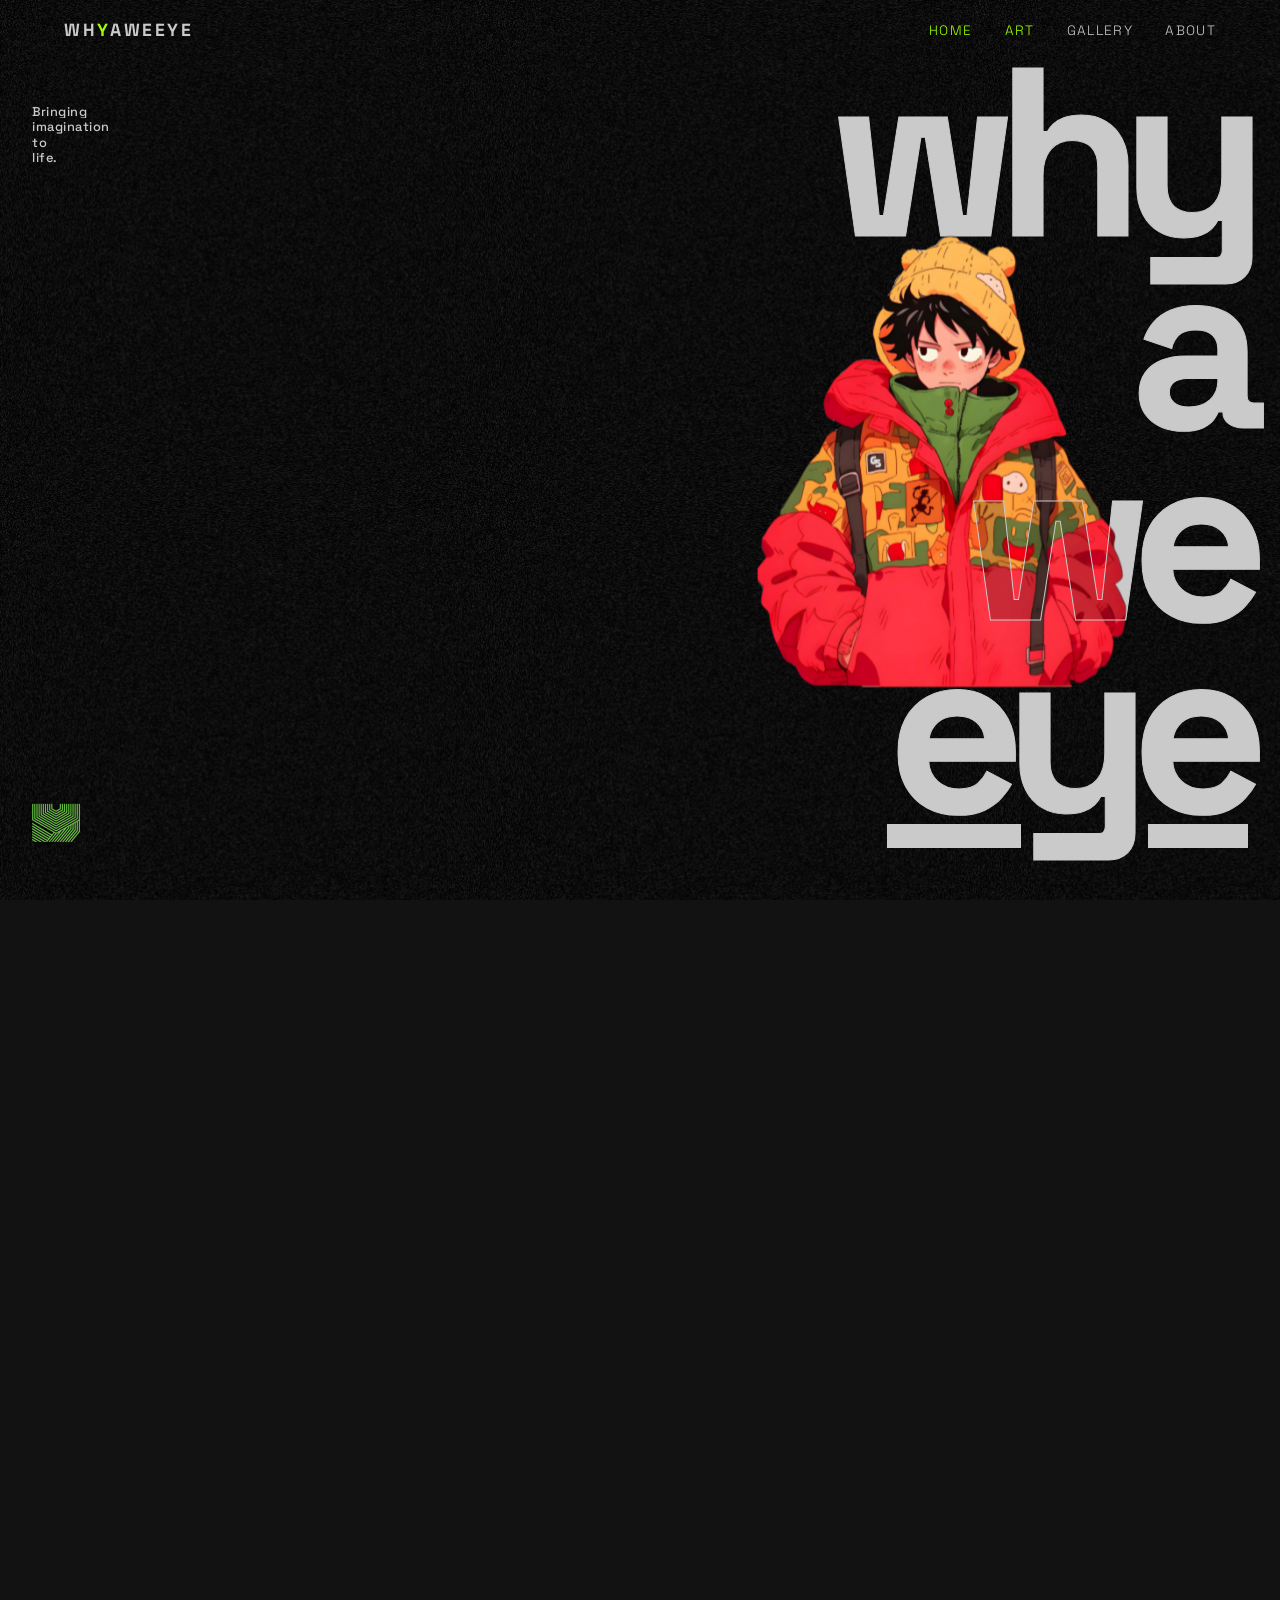
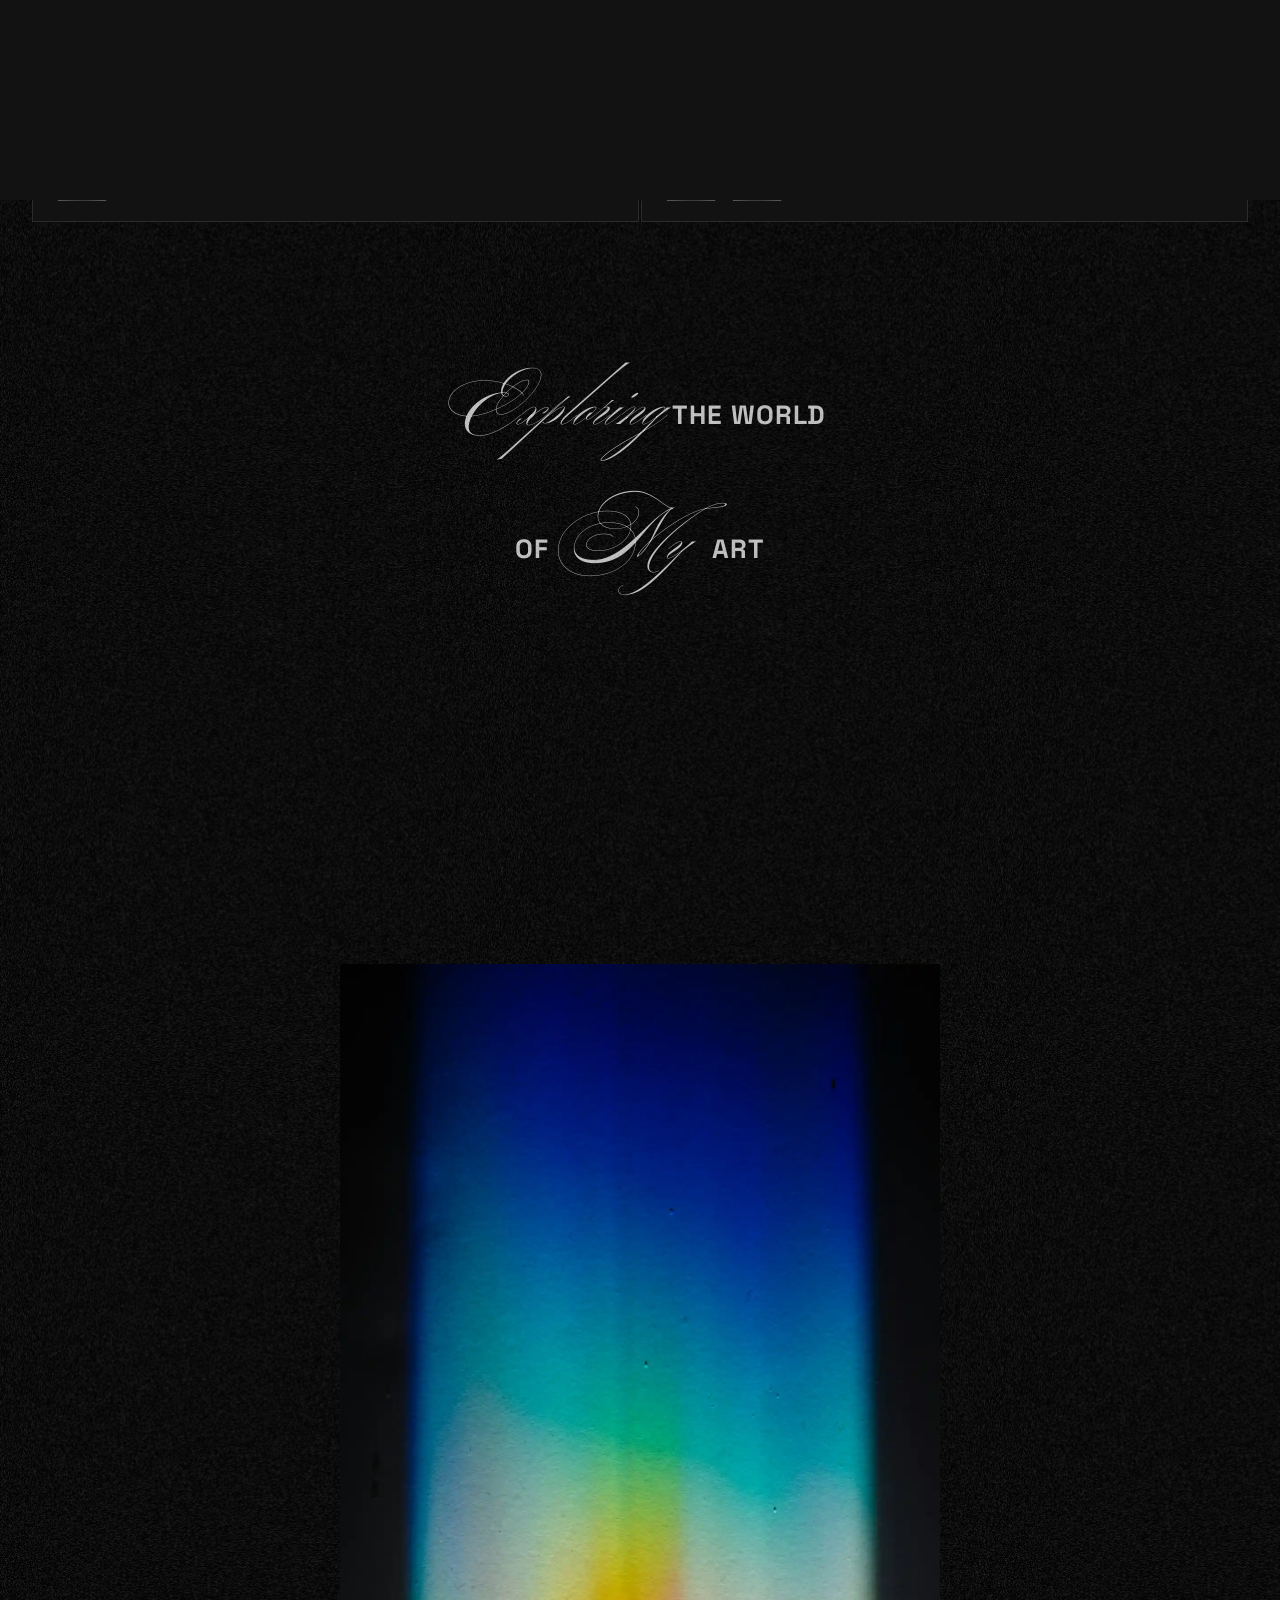
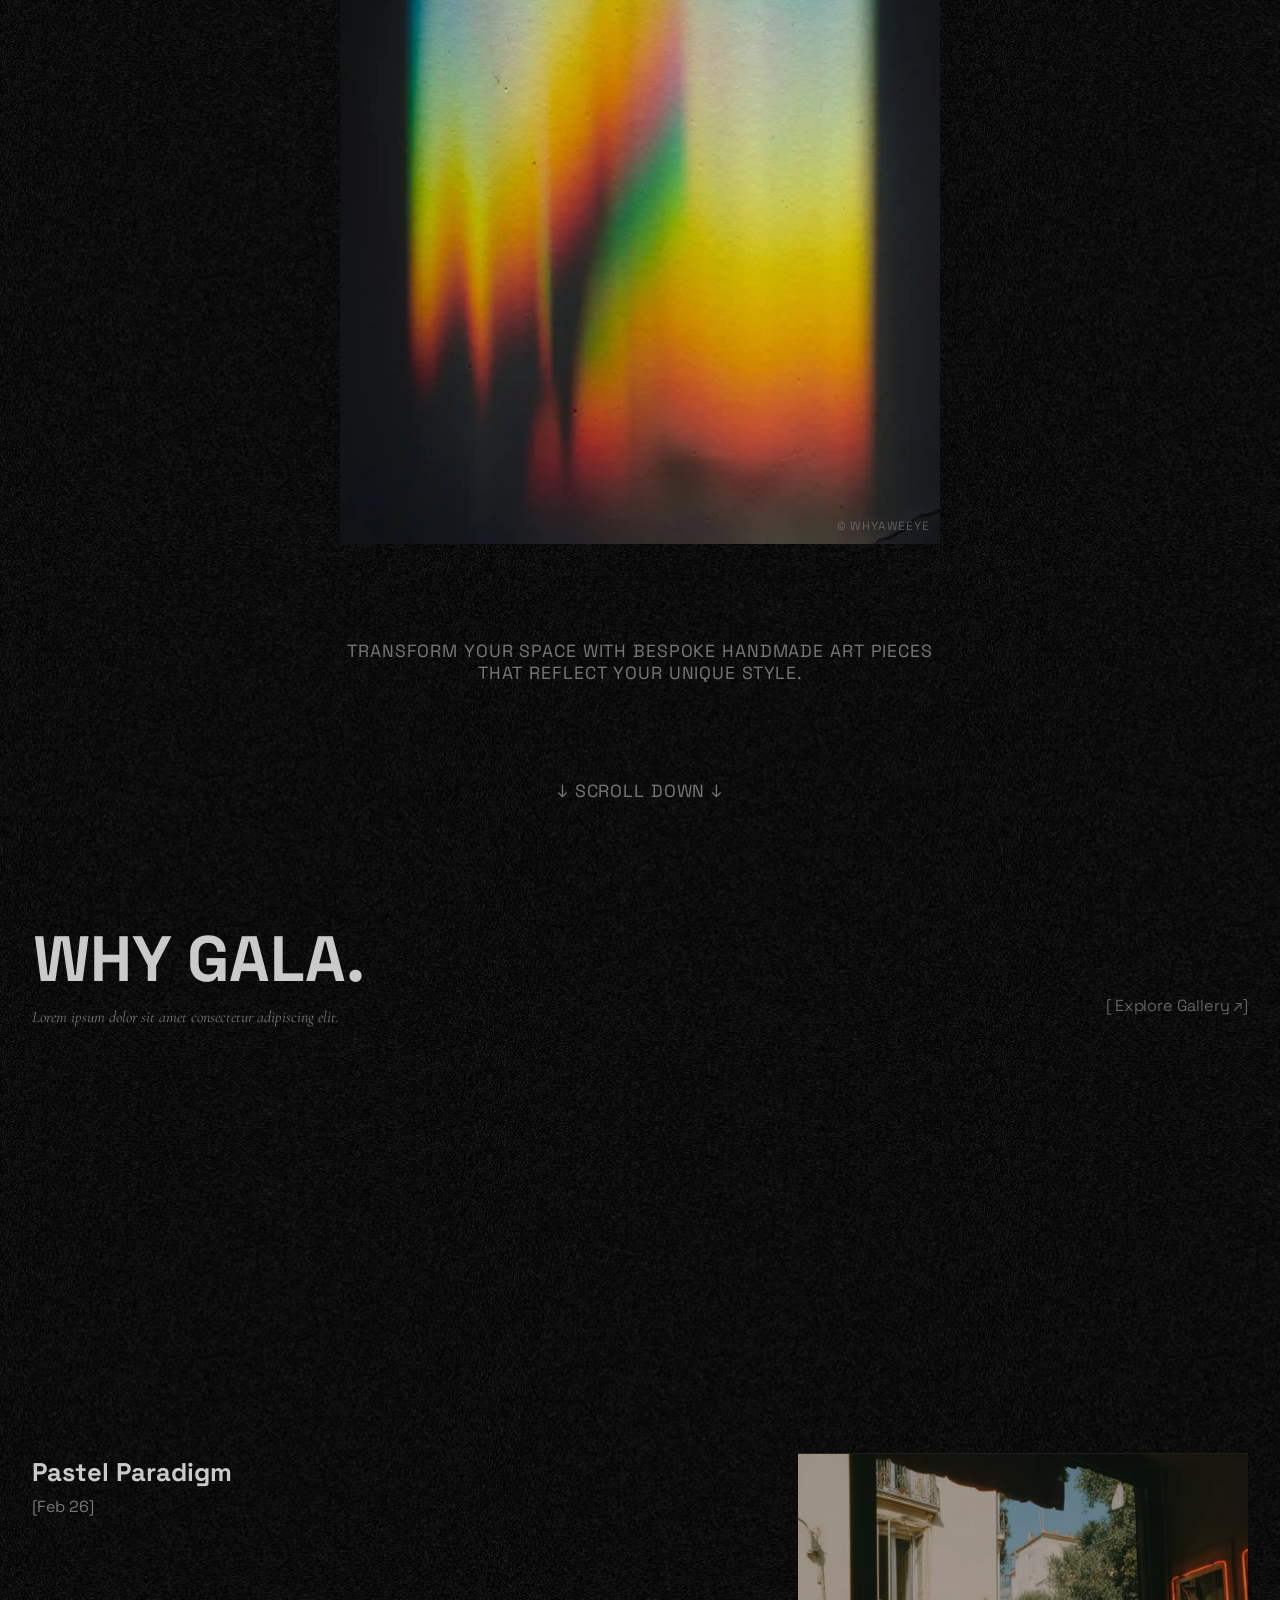
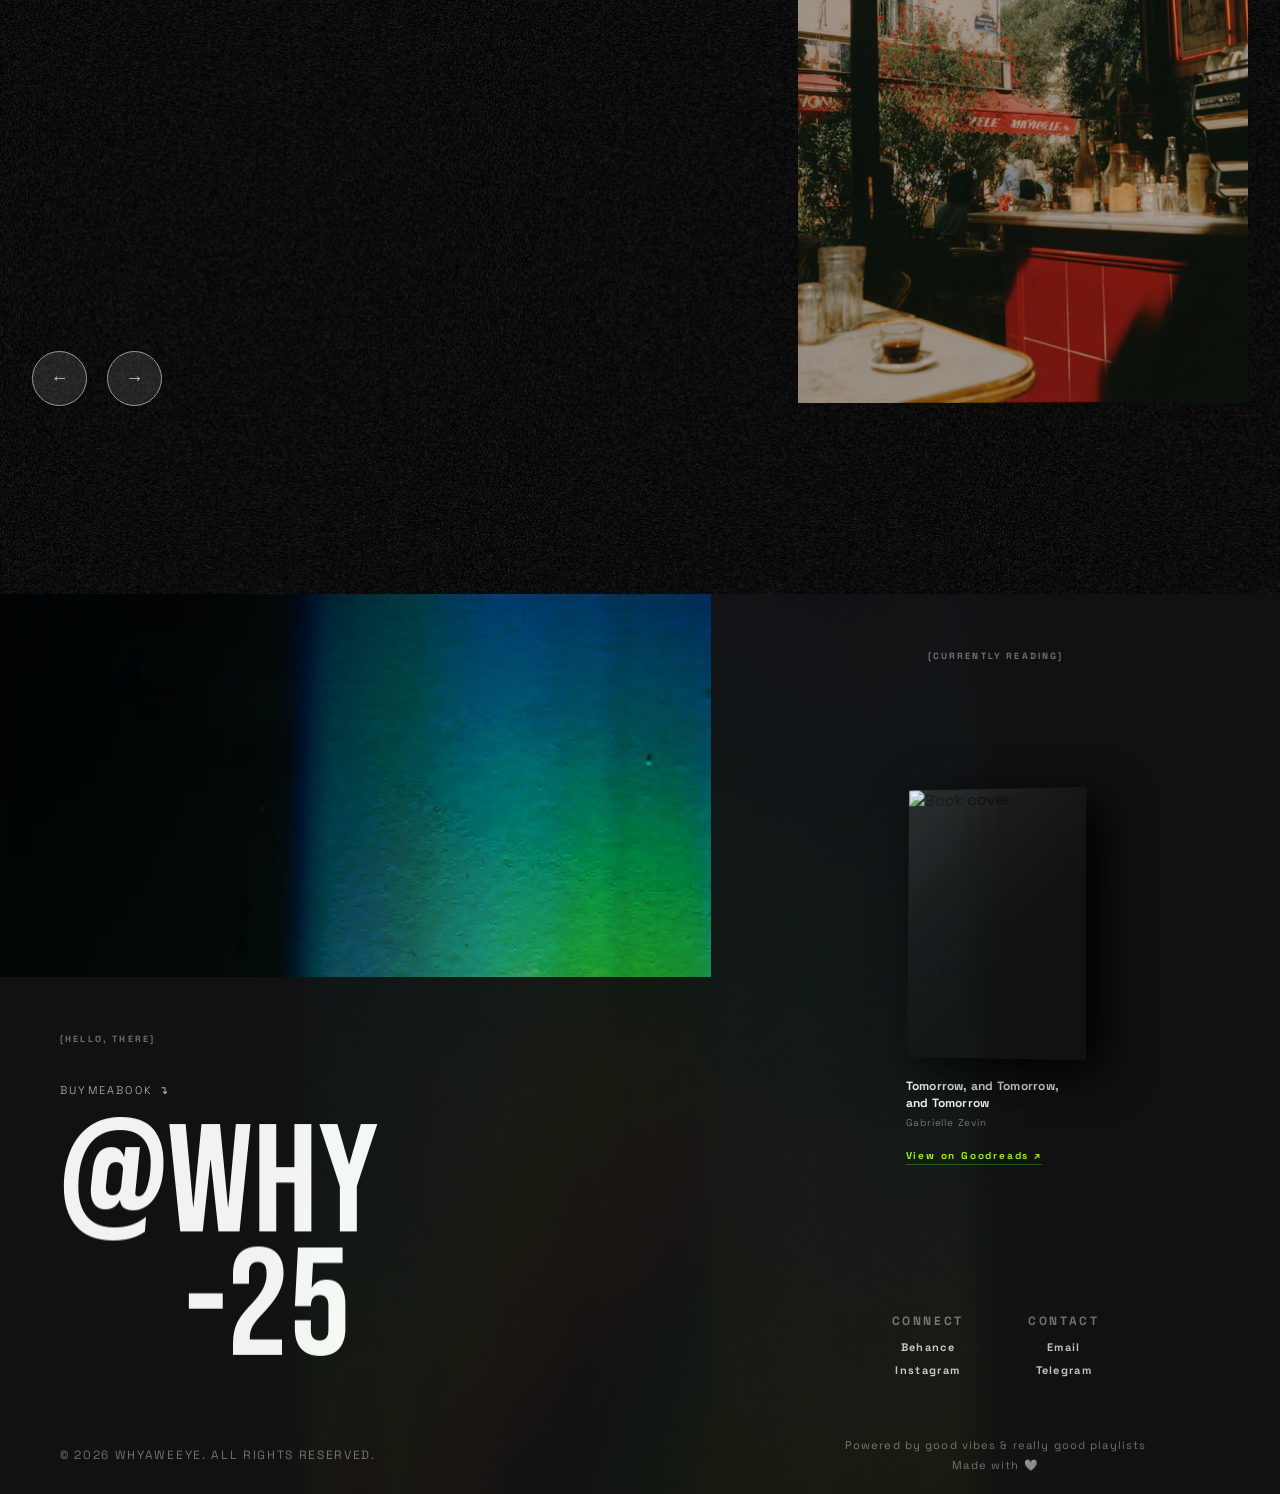
==== commit 1bcadfe3: "UPDATED" ====
--- a/index.html
+++ b/index.html
@@ -73,6 +73,7 @@
     <script src="/Assets/fx/transition.js" defer></script>
     <script src="/Assets/fx/enter.js" defer></script>
     <script src="/Assets/Favicon/icon-ani.js" defer></script>
+    <script src="/Assets/footer/site-nav.js" defer></script>
     <script src="/Assets/footer/footer.js" defer></script>
     <script src="/script.js" defer></script>
   </head>
@@ -117,11 +118,6 @@
             </div>
 
             <div class="logo">
-              <!--
-                srcset + sizes: browser picks the best size.
-                loading="eager" because this is above the fold.
-                fetchpriority="high" signals it's LCP-critical.
-              -->
               <img
                 src="/images/webp/y-logo-green-trans-96.webp"
                 srcset="
@@ -244,23 +240,22 @@
             your unique style.
           </p>
           <p>↓ Scroll down ↓</p>
-          <p>Continue your page ↑</p>
+          <!-- <div class="scroll-hint" id="scrollHint">
+            Scroll to explore
+            <svg
+              width="18"
+              height="18"
+              viewBox="0 0 24 24"
+              fill="none"
+              stroke="currentColor"
+              stroke-width="1.5"
+            >
+              <path d="M5 12h14M13 6l6 6-6 6" />
+            </svg>
+          </div> -->
+          <!-- <p>Continue your page ↑</p> -->
         </div>
       </div>
-
-      <!-- <div class="scroll-hint" id="scrollHint">
-          Scroll to explore
-          <svg
-            width="18"
-            height="18"
-            viewBox="0 0 24 24"
-            fill="none"
-            stroke="currentColor"
-            stroke-width="1.5"
-          >
-            <path d="M5 12h14M13 6l6 6-6 6" />
-          </svg>
-        </div> -->
 
       <!-- ═══════════════════════════════════════ -->
       <!-- LATEST & FEATURED SECTION                      -->
@@ -273,7 +268,7 @@
             <div class="para-link">
               <p>Lorem ipsum dolor sit amet consectetur adipiscing elit.</p>
               <a
-                href="https://whyaweeye.medium.com/"
+                href="/GALLERY/gallery.html"
                 target="_blank"
                 rel="noopener noreferrer"
                 ><span class="see-more">[ Explore Gallery ↗]</span></a
@@ -388,35 +383,39 @@
       <!-- ═══════════════════════════════════════════════════════════
            CUSTOM PROJECT SLIDER
            ══════════════════════════════════════════════════════════ -->
-      <div class="custom-slider" aria-label="Featured project slider">
-        <div class="custom-left">
-          <div class="title-wrap">
-            <h3 id="custom-title">Pastel Paradigm</h3>
-            <span id="custom-description">(Feb 26)</span>
-          </div>
-
-          <div class="custom-controls">
-            <button id="prevBtn" aria-label="Previous project">←</button>
-            <button id="nextBtn" aria-label="Next project">→</button>
+      <section id="custom" aria-labelledby="custom-heading">
+        <div class="section-container">
+          <div class="custom-slider" aria-label="Featured project slider">
+            <div class="custom-left">
+              <div class="title-wrap">
+                <h3 id="custom-title">Pastel Paradigm</h3>
+                <span id="custom-description">(Feb 26)</span>
+              </div>
+
+              <div class="custom-controls">
+                <button id="prevBtn" aria-label="Previous project">←</button>
+                <button id="nextBtn" aria-label="Next project">→</button>
+              </div>
+            </div>
+            <div class="custom-right">
+              <img
+                id="custom-slide-image"
+                src="/images/slider-image-2.png"
+                alt="Pastel Paradigm project image"
+                width="450"
+                height="550"
+                loading="lazy"
+              />
+            </div>
           </div>
         </div>
-        <div class="custom-right">
-          <img
-            id="custom-slide-image"
-            src="/images/slider-image-2.png"
-            alt="Pastel Paradigm project image"
-            width="450"
-            height="550"
-            loading="lazy"
-          />
-        </div>
-      </div>
+      </section>
 
       <!-- ═══════════════════════════════════════ -->
       <!-- FOOTER NAV                              -->
       <!-- ═══════════════════════════════════════ -->
       <footer></footer>
-
+      <!--
       <nav class="site-nav" aria-label="Site navigation">
         <a href="#home" data-content="HOME" class="active" aria-current="page"
           ><span>HOME</span></a
@@ -426,17 +425,32 @@
           ><span>GALLERY</span></a
         >
         <a href="/ABOUT/about.html" data-content="ABOUT"><span>ABOUT</span></a>
-        <!-- <a
+         <a
             href="https://whyaweeyesocials.vercel.app/"
             data-content="SOCIALS"
             target="_blank"
             ><span>SOCIALS</span></a
-          > -->
-      </nav>
+          > 
+      </nav>-->
+
+      <div id="site-nav-placeholder"></div>
     </main>
     <!-- /#content -->
 
     <!-- Page-transition overlay (must be last in body) -->
     <div class="page-transition" id="page-transition" aria-hidden="true"></div>
+
+    <!-- <script
+      data-name="BMC-Widget"
+      data-cfasync="false"
+      src="https://cdnjs.buymeacoffee.com/1.0.0/widget.prod.min.js"
+      data-id="whyaweeye25"
+      data-description="Support me on Buy me a coffee!"
+      data-message="✨ Yay!! Thanks to you,I truly appreciate your support.✨"
+      data-color="#9eff00"
+      data-position="Right"
+      data-x_margin="15"
+      data-y_margin="15"
+    ></script> -->
   </body>
 </html>
--- a/style.css
+++ b/style.css
@@ -35,6 +35,7 @@
   font-family: var(--font-main);
   -webkit-text-size-adjust: 100%;
   text-size-adjust: 100%;
+  padding-block-start: 55px;
 }
 img {
   -webkit-user-drag: none;
@@ -153,7 +154,8 @@
   margin: 0 auto;
   padding: 0 2rem;
   width: 100%;
-  height: 100vh;
+  height: calc(100dvh - 60px);
+  overflow: hidden;
 }
 
 /* Logo */
@@ -165,7 +167,7 @@
   left: 2rem;
   flex-direction: column;
   justify-content: space-between;
-  padding: 6.5rem 0;
+  padding-block: var(--space-xl);
 }
 
 .phrase {
@@ -225,7 +227,7 @@
 /* Main Vertical Title */
 .main-content {
   position: absolute;
-  top: 45%;
+  top: 46%;
   right: 2rem;
   transform: translateY(-50%);
 }
@@ -245,7 +247,7 @@
     filter 1s ease-in-out,
     opacity 1s ease-in-out;
   margin: 0;
-  inset: 0 0 0 0;
+  inset: 0;
   -webkit-text-stroke: 1px var(--pr-gray);
   pointer-events: none;
   content: attr(data-content);
@@ -274,12 +276,13 @@
   right: clamp(1.5rem, 5vw, 5rem);
   bottom: 2rem;
   align-items: center;
+  justify-content: center;
   gap: 0.6rem;
-  color: rgba(240, 236, 228, 0.3);
+  color: var(--pr-gray);
   font-size: 0.68rem;
   letter-spacing: 0.14em;
   text-transform: uppercase;
-  transition: opacity 0.5s;
+  transition: opacity 0.5s ease;
 }
 .scroll-hint svg {
   animation: nudge 1.8s ease-in-out infinite;
@@ -375,7 +378,7 @@
   justify-content: space-between;
   align-items: center;
   gap: 6px;
-  padding: 60px 0;
+  margin-block-end: var(--space-4xl);
 }
 .custom-left {
   display: flex;
@@ -509,7 +512,7 @@
 /* ART SECTION */
 #art h1,
 #latest h1 {
-  font-size: clamp(4rem, 5vw, 6rem);
+  font-size: var(--text-h1);
 }
 #art a,
 #latest a {
@@ -521,9 +524,8 @@
   margin-bottom: clamp(1rem, 5vw, 2rem);
   color: var(--pr-gray-2);
   font-family: var(--font-sec);
-  font-size: 1.1rem;
+  font-size: var(--text-body);
   font-style: italic;
-  font-weight: 400;
 }
 
 .fancy-hero {
@@ -548,11 +550,11 @@
   z-index: 9;
   mix-blend-mode: difference;
   pointer-events: none;
-  color: #cacaca;
+  color: var(--pr-gray);
   text-align: center;
 }
 .fancy em {
-  font-weight: 100;
+  font-weight: var(--weight-light);
   font-size: clamp(2.5rem, calc(-2rem + 8vw), 6rem);
   font-family: var(--font-fancy);
   text-transform: capitalize;
@@ -850,7 +852,7 @@
     height: auto;
   }
   .main-content h1 {
-    font-size: 25cqw;
+    font-size: 30cqw;
     line-height: 0.77;
     /* 25% of container width */
     letter-spacing: -2cqw;
@@ -926,7 +928,7 @@
     transform: translate(-50%, -50%);
   }
   .main-content h1 {
-    font-size: 40cqw;
+    font-size: 45cqw;
     line-height: 0.77;
     letter-spacing: -3.5cqw;
     text-align: right;
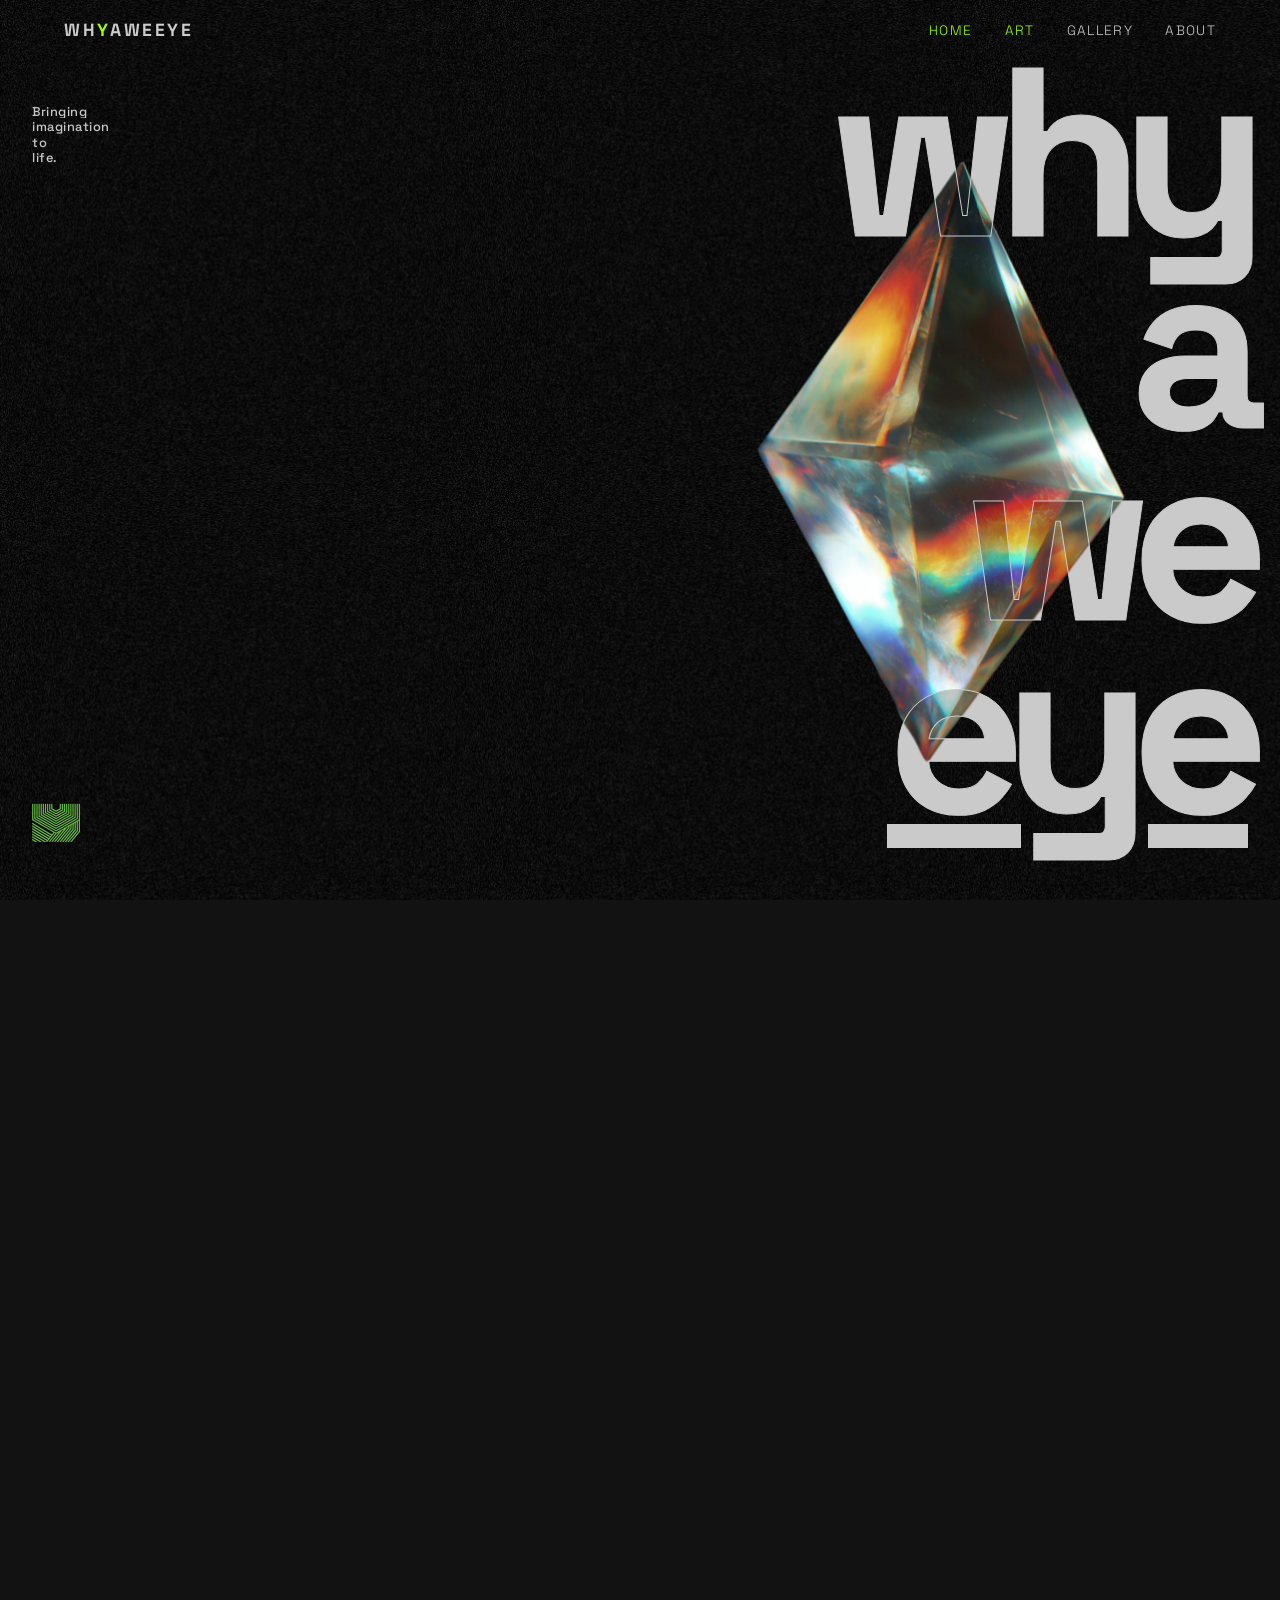
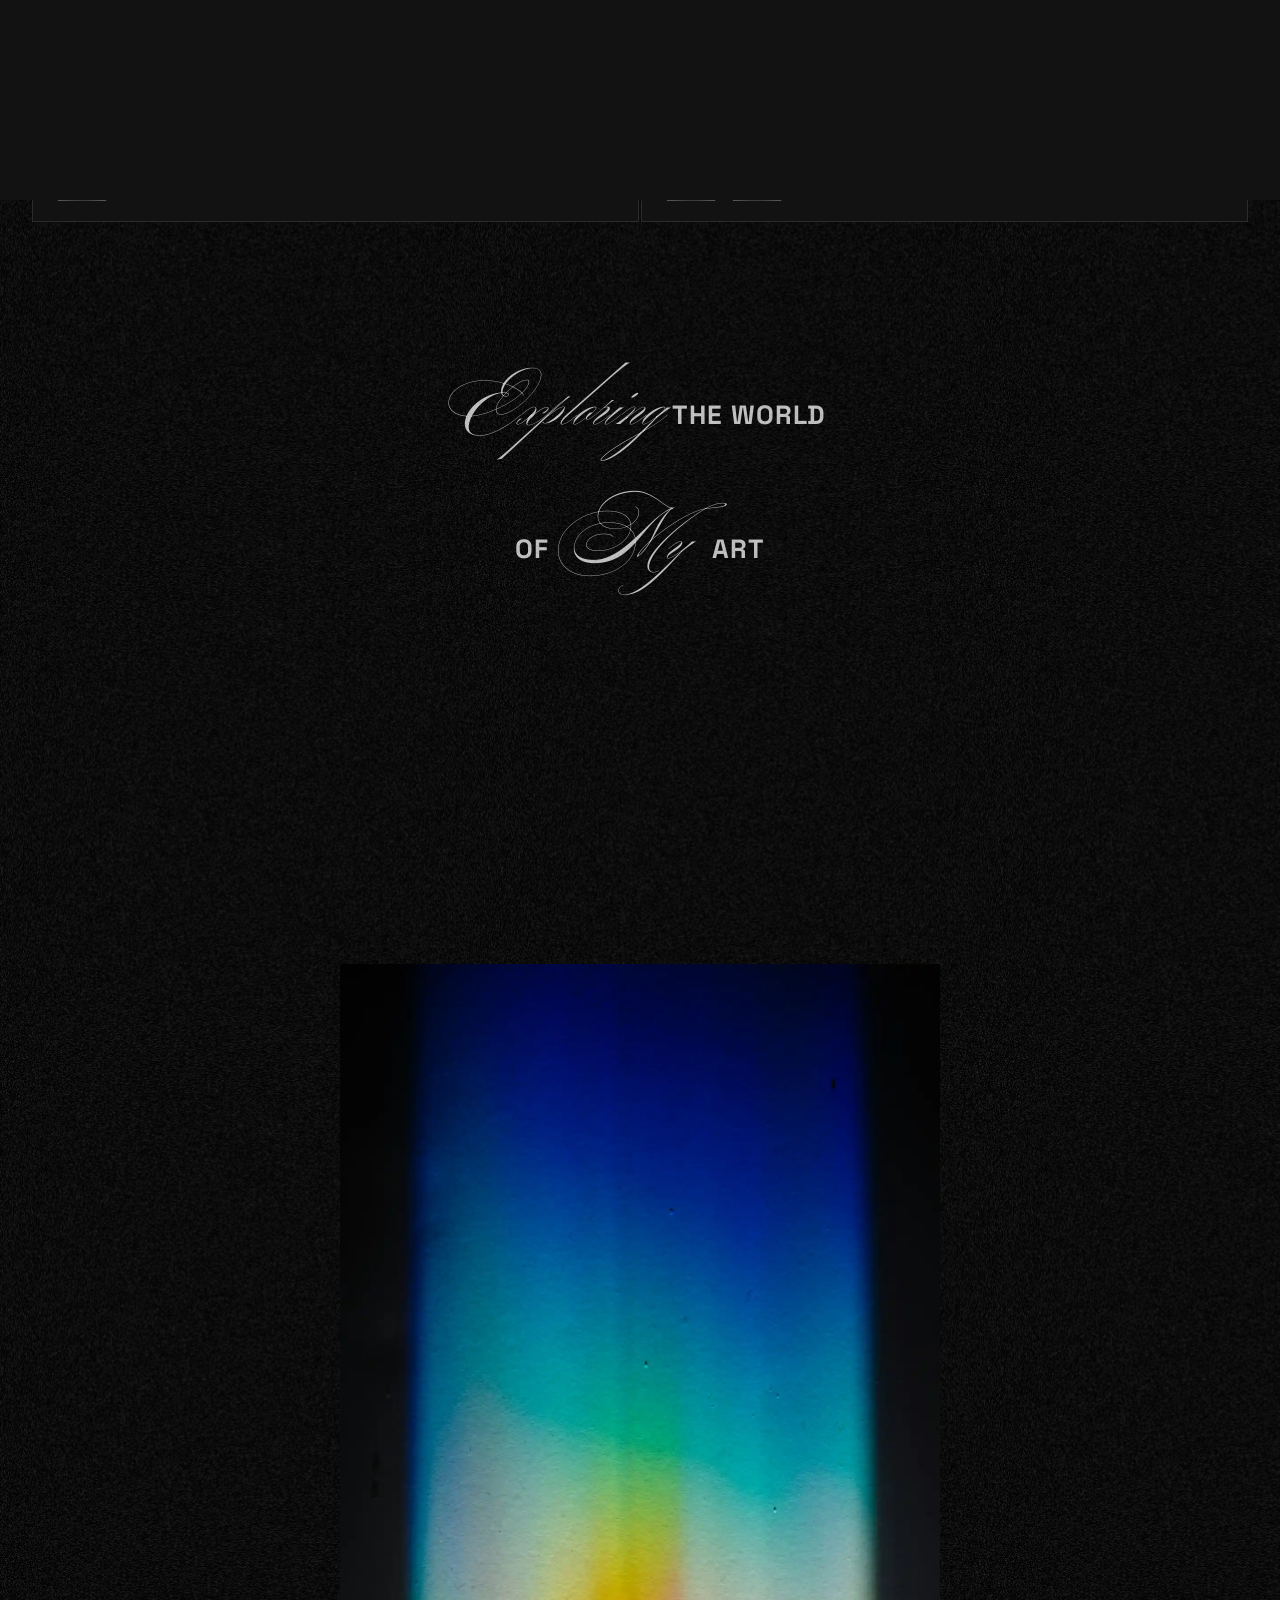
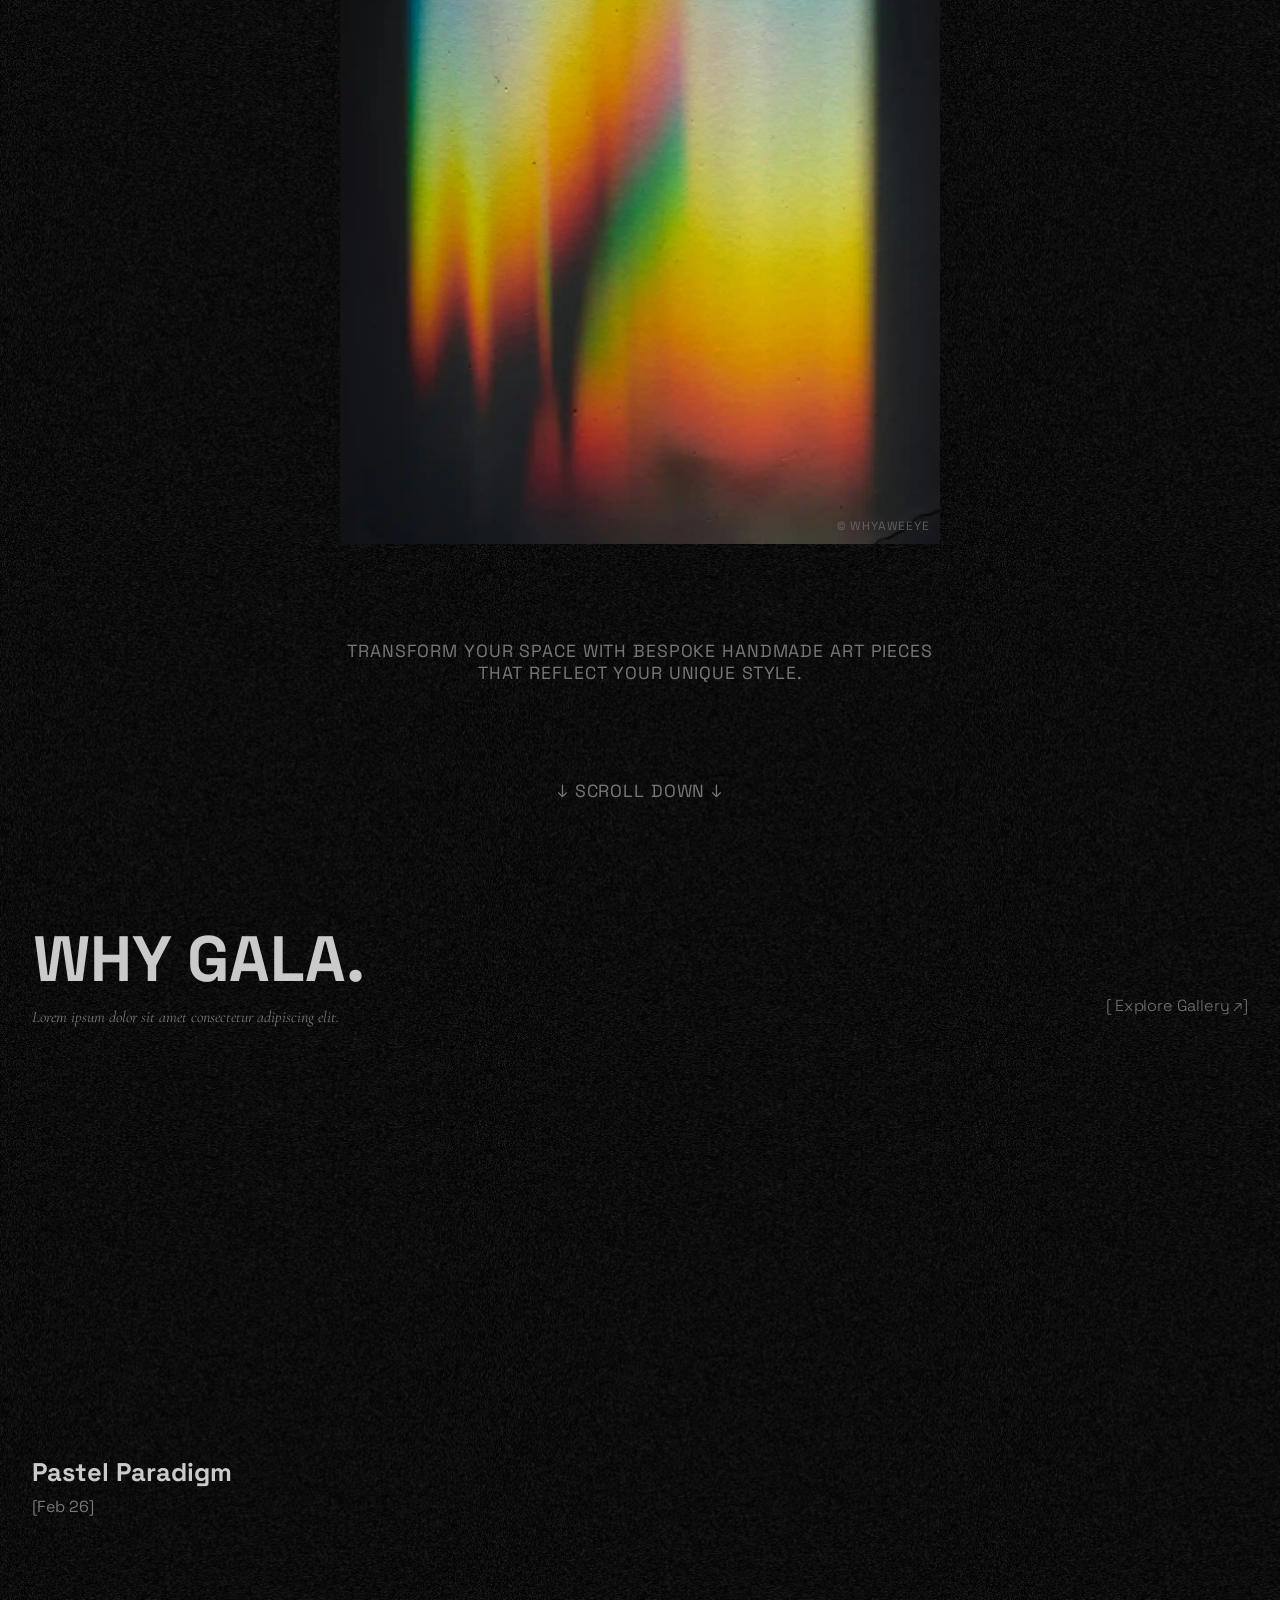
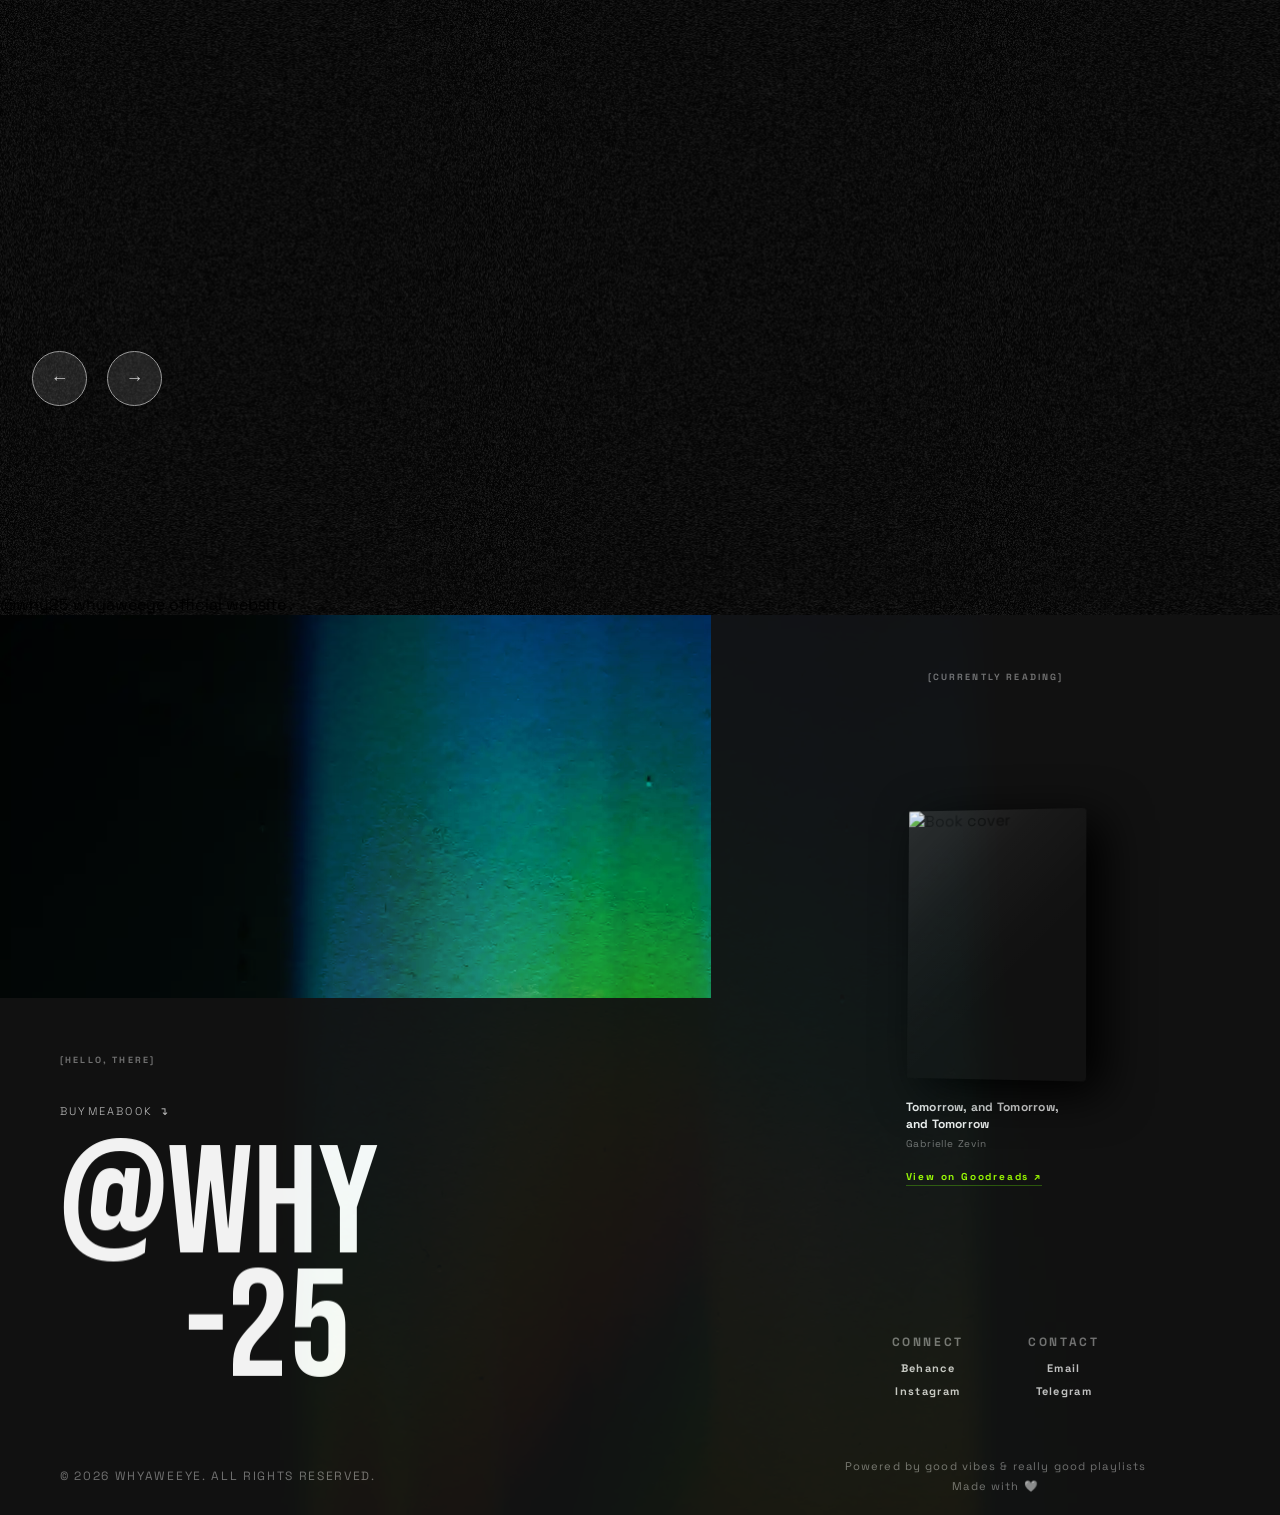
==== commit fe38e4ba: "UPDATED" ====
--- a/index.html
+++ b/index.html
@@ -7,11 +7,104 @@
     <!-- ─── SEO & Social ─────────────────────────────────────────── -->
     <meta
       name="description"
-      content="WHYAWEEYE — handmade art: thread art, word art, and gallery."
-    />
-    <meta property="og:title" content="WHYAWEEYE" />
-    <meta property="og:description" content="Bringing imagination to life." />
+      content="whyaweeye25 — handmade thread art, embroidery, word art and gallery by whyaweeye. Shop original handmade pieces by why25. Est. 2025."
+    />
+    <meta
+      name="keywords"
+      content="whyaweeye25, whyaweeye, why25, whyaweeye art, whyaweeye thread art, whyaweeye embroidery, whyaweeye gallery, whyaweeye poems, handmade art india, thread art india, embroidery art shop"
+    />
+    <meta name="author" content="WHYAWEEYE" />
+    <meta name="robots" content="index, follow" />
+    <meta name="theme-color" content="#121212" />
+    <!-- match your site background -->
+
+    <!-- Canonical — tells Google this is the main URL -->
+    <link rel="canonical" href="https://your-actual-vercel-url.vercel.app/" />
+
+    <!-- Open Graph -->
+    <meta property="og:title" content="WHYAWEEYE — Handmade Art" />
+    <meta
+      property="og:description"
+      content="Handmade thread art, embroidery, word art and gallery by whyaweeye25. Bringing imagination to life."
+    />
     <meta property="og:type" content="website" />
+    <meta property="og:site_name" content="WHYAWEEYE" />
+    <meta property="og:image:type" content="image/jpeg" />
+    <meta
+      property="og:image"
+      content="https://your-actual-vercel-url.vercel.app/images/preview.jpg"
+    />
+    <meta property="og:image:width" content="1200" />
+    <!-- ← ADD: explicit dimensions -->
+    <meta property="og:image:height" content="630" />
+    <!-- ← ADD: explicit dimensions -->
+    <meta property="og:image:alt" content="WHYAWEEYE — Handmade Art" />
+    <meta
+      property="og:url"
+      content="https://your-actual-vercel-url.vercel.app/"
+    />
+    <meta property="og:locale" content="en_IN" />
+    <!-- ← ADD: India locale -->
+
+    <!-- Twitter/X -->
+    <meta name="twitter:card" content="summary_large_image" />
+    <meta name="twitter:site" content="@whyaweeye25" />
+    <meta name="twitter:creator" content="@whyaweeye25" />
+    <meta name="twitter:title" content="WHYAWEEYE — Handmade Art" />
+    <meta
+      name="twitter:description"
+      content="Handmade thread art, embroidery, word art and gallery by whyaweeye25."
+    />
+    <meta
+      name="twitter:image"
+      content="https://your-actual-vercel-url.vercel.app/images/preview.jpg"
+    />
+    <meta name="twitter:image:alt" content="WHYAWEEYE — Handmade Art" />
+
+    <!-- Connect all profiles — most important on homepage -->
+    <link rel="me" href="https://instagram.com/whyaweeye25" />
+    <link rel="me" href="https://medium.com/@whyaweeye25" />
+
+    <!-- Structured data — tells Google exactly what this site is -->
+    <script type="application/ld+json">
+      {
+        "@context": "https://schema.org",
+        "@type": "Person",
+        "name": "WHYAWEEYE",
+        "alternateName": ["whyaweeye25", "why25", "whyaweeye"],
+        "url": "https://your-actual-vercel-url.vercel.app/",
+        "sameAs": [
+          "https://instagram.com/whyaweeye25",
+          "https://medium.com/@whyaweeye25",
+          "https://youtube.com/@yourchannel1",
+          "https://youtube.com/@yourchannel2",
+          "https://youtube.com/@yourchannel3"
+        ],
+        "description": "Handmade thread art, embroidery, word art and gallery. Est. 2025.",
+        "knowsAbout": [
+          "thread art",
+          "embroidery",
+          "handmade art",
+          "poetry",
+          "word art"
+        ]
+      }
+    </script>
+
+    <!-- {
+  "@context": "https://schema.org",
+  "@type": "Person",
+  "name": "WHYAWEEYE",                          ← your brand name
+  "alternateName": ["whyaweeye25", "why25", "whyaweeye"],  ← all your handles
+  "url": "https://your-real-url.vercel.app/",   ← your real URL
+  "sameAs": [
+    "https://instagram.com/whyaweeye25",         ← real instagram
+    "https://medium.com/@whyaweeye25"            ← real medium
+                                                 ← add more: youtube, twitter etc
+  ],
+  "description": "Handmade thread art...",       ← your own words
+  "knowsAbout": ["thread art", "embroidery"]     ← add your skills
+} -->
 
     <title>WHYAWEEYE</title>
 
@@ -410,7 +503,7 @@
           </div>
         </div>
       </section>
-
+      <p>@why25 whyaweeye official website .</p>
       <!-- ═══════════════════════════════════════ -->
       <!-- FOOTER NAV                              -->
       <!-- ═══════════════════════════════════════ -->
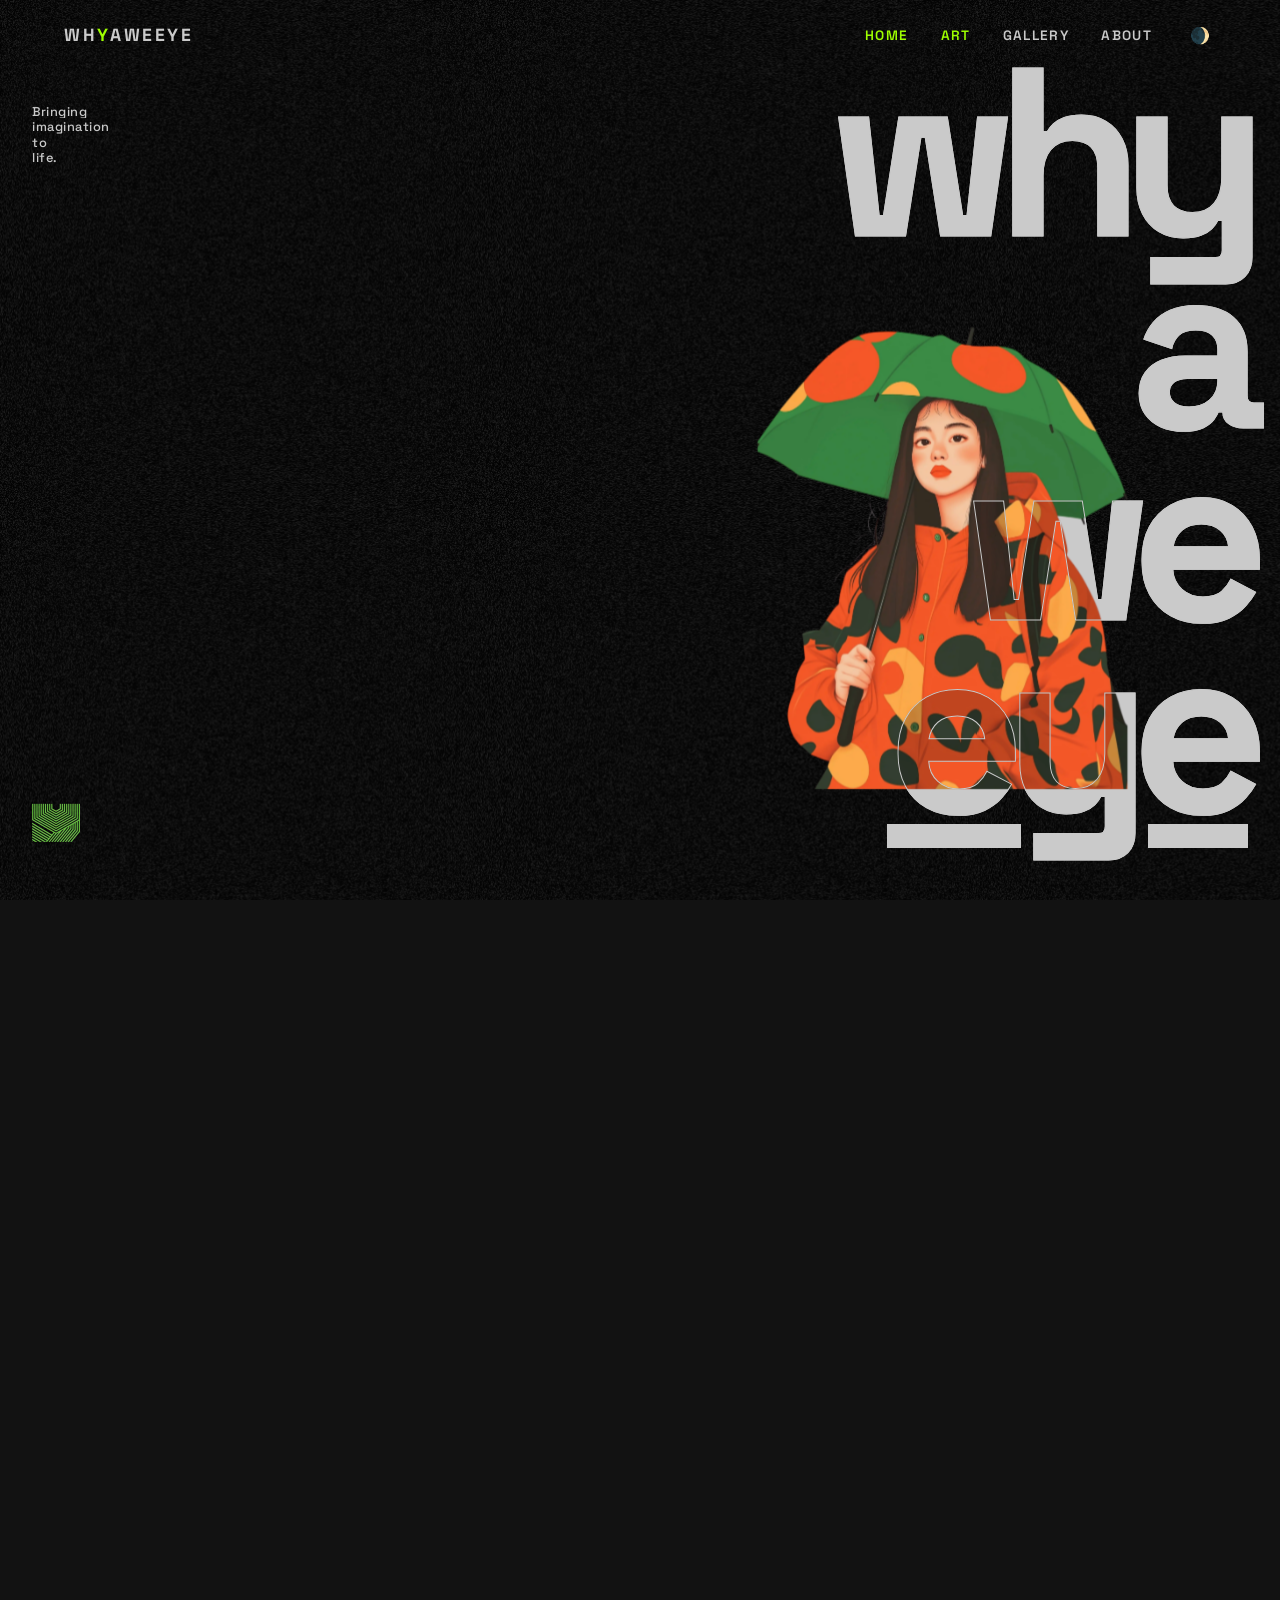
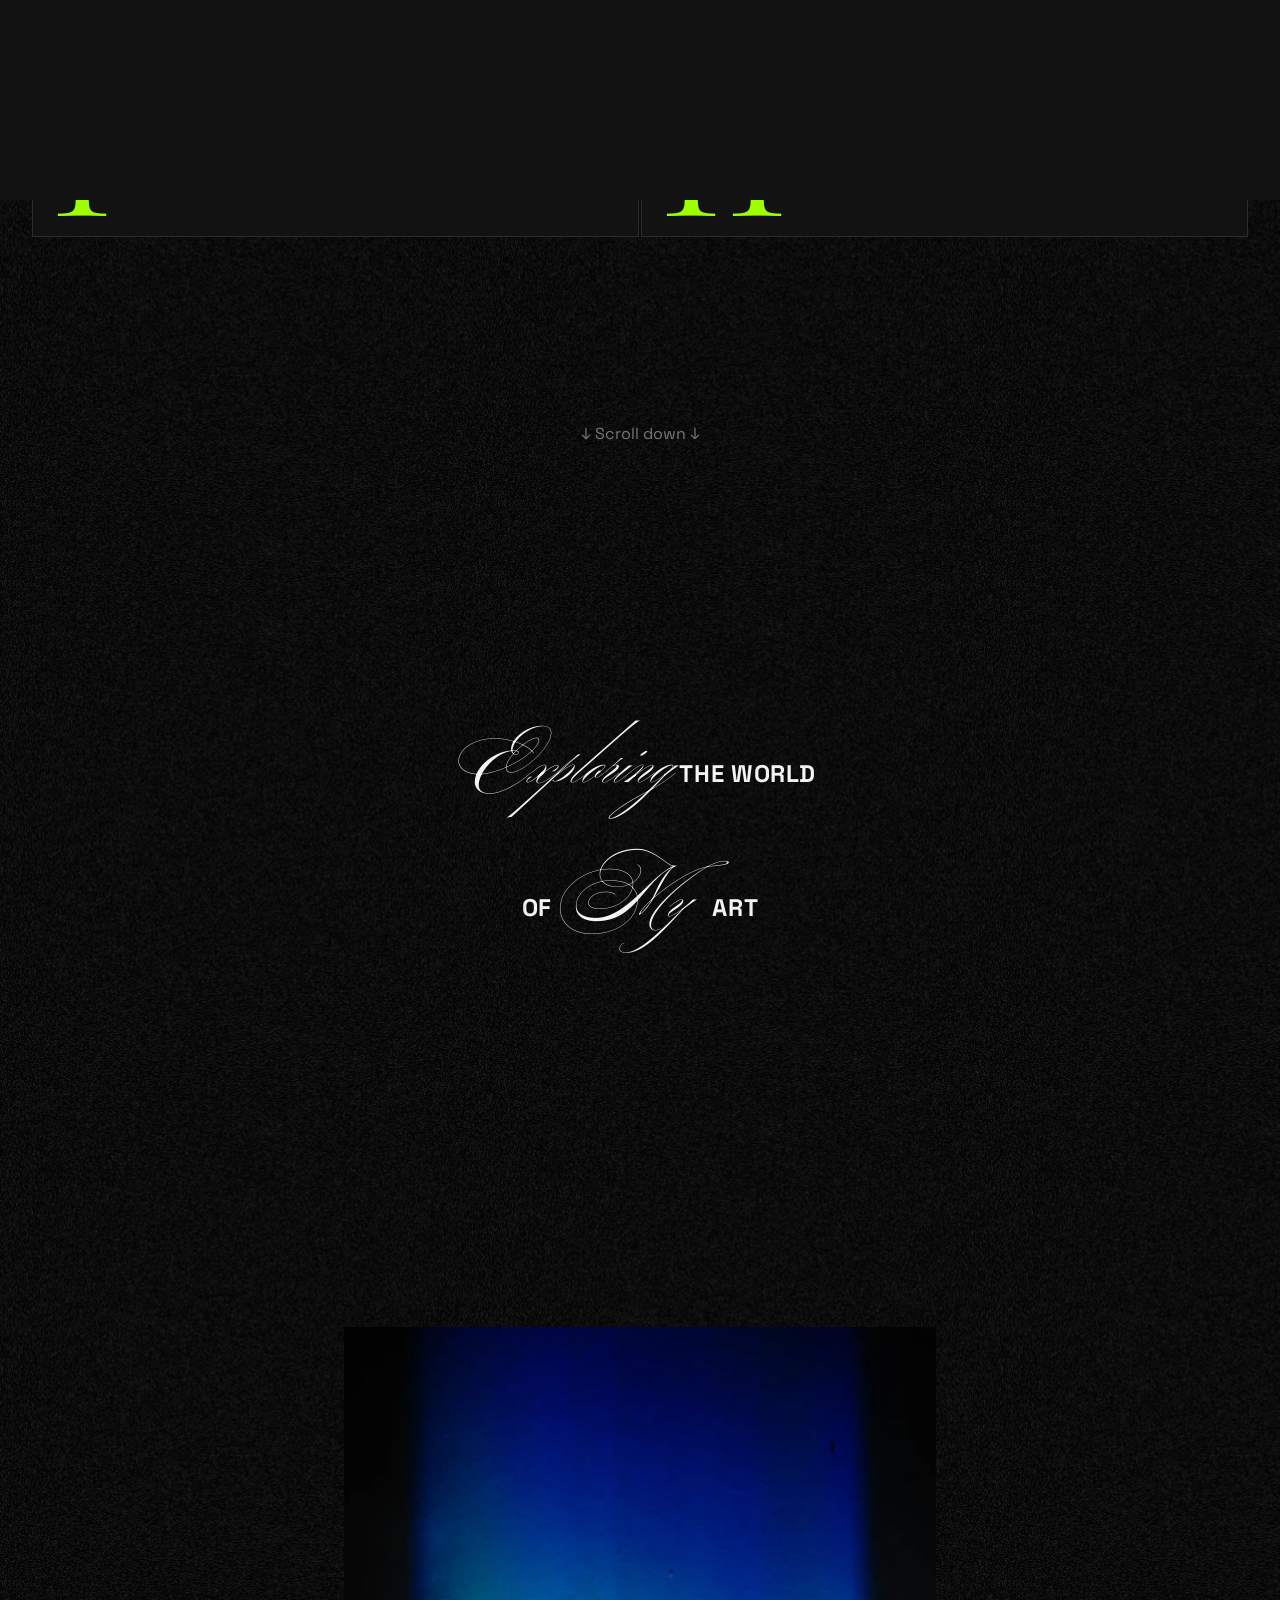
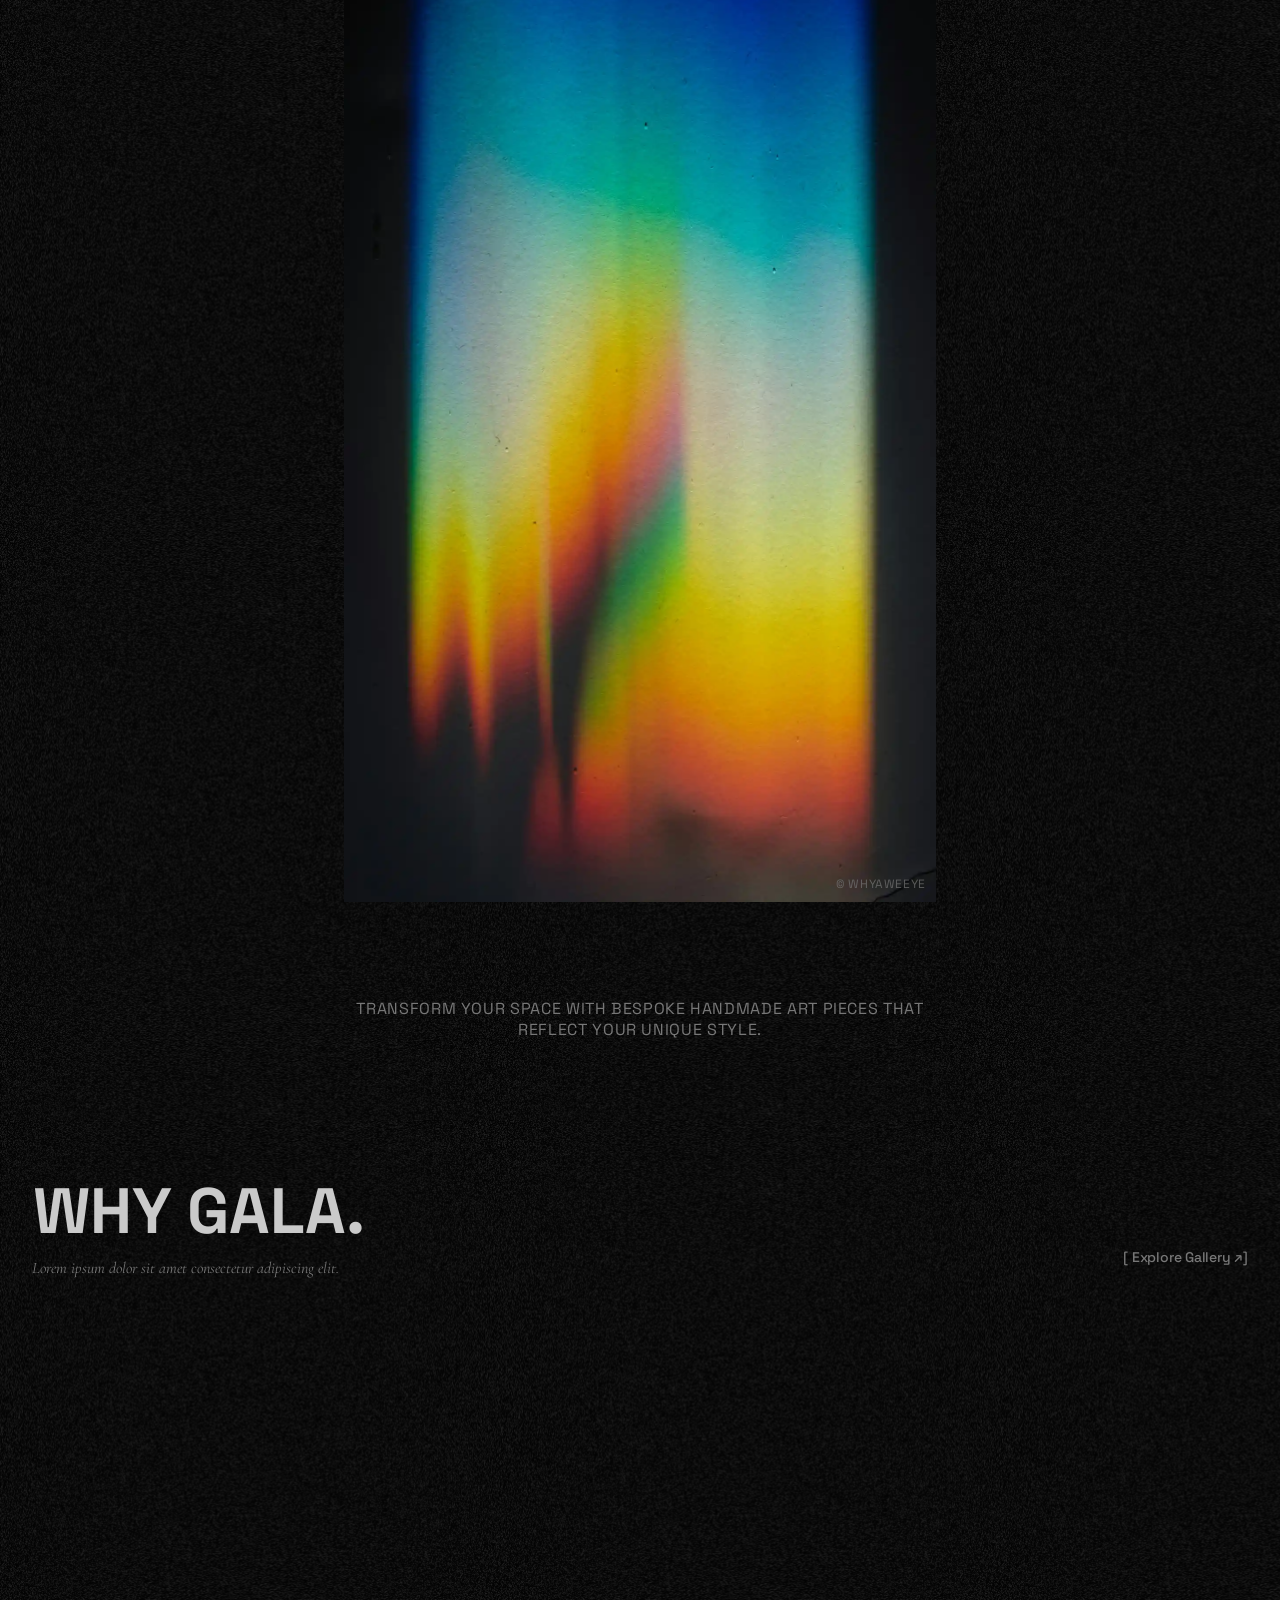
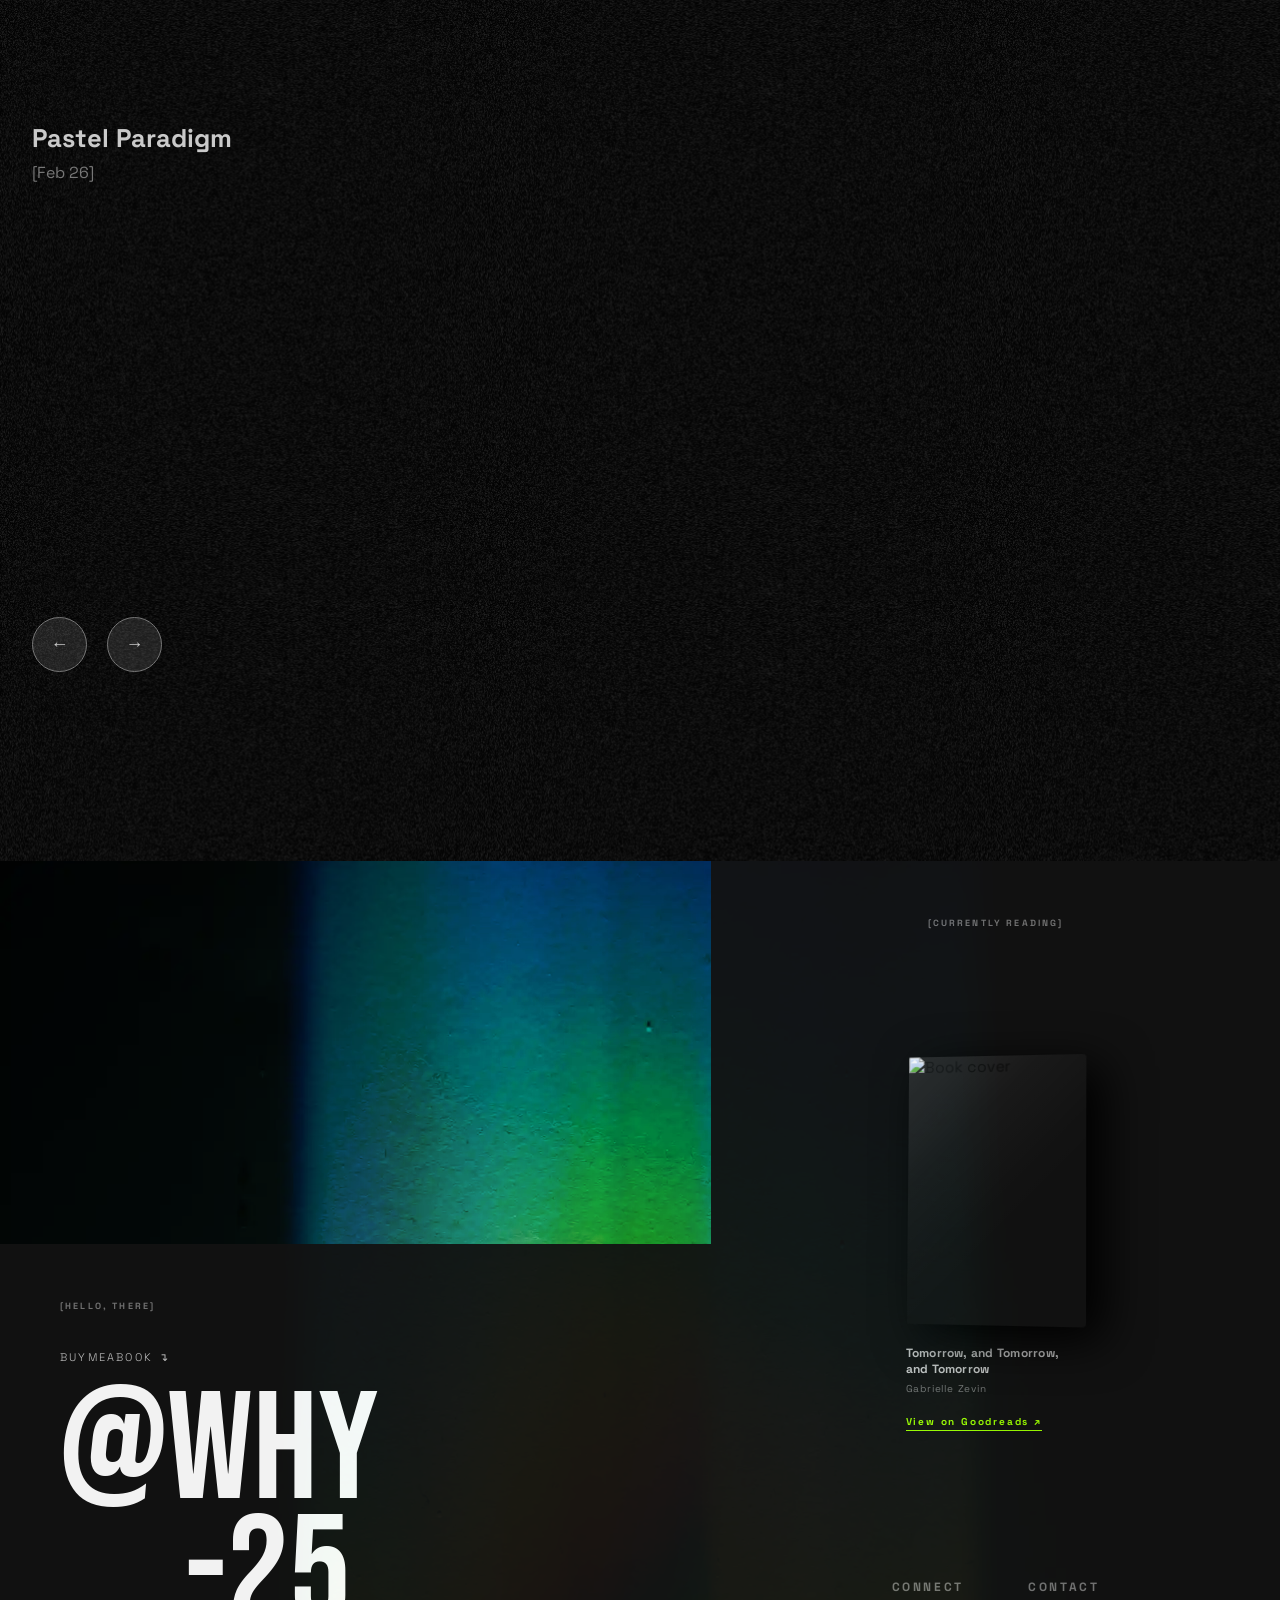
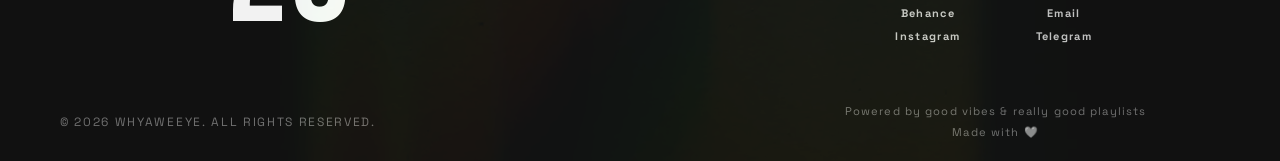
==== commit 0aac048f: "UPDATED" ====
--- a/index.html
+++ b/index.html
@@ -120,7 +120,7 @@
 
     <link
       rel="stylesheet"
-      href="https://fonts.googleapis.com/css2?family=Space+Grotesk:wght@300..700&family=Jacquard+24&family=Cormorant:ital,wght@0,300..700;1,300..700&family=Ballet:opsz@16..72&family=Bebas+Neue&display=swap"
+      href="https://fonts.googleapis.com/css2?family=Ballet:opsz@16..72&family=Bebas+Neue&family=Cormorant:ital,wght@0,300..700;1,300..700&family=Jacquard+24&family=Space+Grotesk:wght@300..700&family=Space+Mono:ital,wght@0,400;0,700;1,400;1,700&display=swap"
       media="print"
       onload="this.media = 'all'"
     />
@@ -128,7 +128,7 @@
     <noscript>
       <link
         rel="stylesheet"
-        href="https://fonts.googleapis.com/css2?family=Space+Grotesk:wght@300..700&family=Jacquard+24&family=Cormorant:ital,wght@0,300..700;1,300..700&family=Ballet:opsz@16..72&family=Bebas+Neue&display=swap"
+        href="https://fonts.googleapis.com/css2?family=Ballet:opsz@16..72&family=Bebas+Neue&family=Cormorant:ital,wght@0,300..700;1,300..700&family=Jacquard+24&family=Space+Grotesk:wght@300..700&family=Space+Mono:ital,wght@0,400;0,700;1,400;1,700&display=swap"
       />
     </noscript>
     <!-- ─── Favicon ───────────────────────────────── -->
@@ -162,6 +162,7 @@
     />
 
     <!-- ─── Scripts: deferred so they never block parsing ────────── -->
+    <script src="/Assets/fx/theme.js" defer></script>
     <script src="/Assets/fx/curcus.js" defer></script>
     <script src="/Assets/fx/transition.js" defer></script>
     <script src="/Assets/fx/enter.js" defer></script>
@@ -172,7 +173,7 @@
   </head>
 
   <body>
-    <!-- ─── Loading Screen ───────────────────────────────────────── -->
+    <!-- ── LOADING SCREEN ── -->
     <div id="loading-screen">
       <span class="loader"></span>
       <div id="percentage">[0%]</div>
@@ -189,17 +190,11 @@
       </style>
     </noscript>
 
-    <!-- ══════════════════════════════════════════════
-           HOME SECTION
-    ════════════════════════════════════════════ -->
-    <!-- <main class="scroll-container" id="content" style="display: none"> -->
+    <!-- ── MAIN CONTENT ── -->
     <main id="content" style="display: none">
-      <!-- ═══════════════════════════════════════ -->
-      <!--  HOME SECTION                           -->
-      <!-- ═══════════════════════════════════════ -->
+      <!-- HOME -->
       <section id="home" aria-label="Home">
         <div class="container">
-          <!-- Left: tagline + logo -->
           <div class="left">
             <div class="phrase">
               <h6>
@@ -209,7 +204,6 @@
                 <div data-content="life."><span>life.</span></div>
               </h6>
             </div>
-
             <div class="logo">
               <img
                 src="/images/webp/y-logo-green-trans-96.webp"
@@ -227,48 +221,37 @@
               />
             </div>
           </div>
-          <!-- Right: main title + abstract -->
+
           <div class="main-content">
             <h1 data-content="why a we eye">
               <span class="word">why</span>
               <span class="word">a</span>
               <span class="word">we</span>
-              <span class="word" style="text-decoration: underline">eye</span>
+              <span class="word word--underline">eye</span>
             </h1>
-
             <div class="abstract" aria-hidden="true"></div>
           </div>
         </div>
       </section>
 
-      <!-- ═══════════════════════════════════════ -->
-      <!-- NAME TICKER                             -->
-      <!-- ═══════════════════════════════════════ -->
+      <!-- NAME TICKER -->
       <script src="/Assets/fx/naticker.js"></script>
 
-      <!-- ═══════════════════════════════════════ -->
-      <!-- ART CHOICE SECTION                      -->
-      <!-- ═══════════════════════════════════════ -->
+      <!-- ART CHOICE -->
       <section id="art" aria-labelledby="art-heading">
         <div class="section-container">
           <h1 class="changing autoShow" data-text="Art Choice.">Art Choice.</h1>
           <p>Lorem ipsum dolor sit amet consectetur adipiscing elit.</p>
-          <!-- ═══════════════════════════════════════ -->
-          <!-- EDITORIAL                    -->
-          <!-- ═══════════════════════════════════════ -->
 
           <div class="editorial autoShow">
-            <!-- Card 1 -->
             <a href="/THREADART/threadart.html" class="editorial-card">
               <div class="editorial-card-text">
                 <h2 class="editorial-card-title">Thread<br />Art</h2>
-                <span class="editorial-card-sub">
-                  A body of work defined by stillness and intent.
-                </span>
-              </div>
-
+                <span class="editorial-card-sub"
+                  >A body of work defined by stillness and intent.</span
+                >
+              </div>
               <div class="editorial-card-image">
-                <!--  image -->
                 <img
                   src="images/TA-editorial-card-2.jpg"
                   alt="Thread Art — a close-up of intricate thread work"
@@ -277,16 +260,16 @@
                   loading="lazy"
                 />
               </div>
-
               <span class="editorial-card-number" aria-hidden="true">I</span>
             </a>
 
-            <!-- Card 2 -->
             <a href="/WORDART/wordart.html" class="editorial-card">
               <div class="editorial-card-text">
                 <h2 class="editorial-card-title">Word<br />Art</h2>
-              </div>
-
+                <span class="editorial-card-sub"
+                  >Where history folds into the present moment.</span
+                >
+              </div>
               <div class="editorial-card-image">
                 <img
                   src="images/WA-editorial-card.jpg"
@@ -296,186 +279,151 @@
                   loading="lazy"
                 />
               </div>
-
-              <span class="editorial-card-sub">
-                Where history folds into the present moment.
-              </span>
-              <span class="editorial-card-number">II</span>
+              <span class="editorial-card-number" aria-hidden="true">II</span>
             </a>
           </div>
-          <!-- /.editorial -->
         </div>
       </section>
-      <!-- /#art -->
-
-      <!-- ═══════════════════════════════════════ -->
-      <!-- FANCY HERO / PARALLAX BLOCK                   -->
-      <!-- ═══════════════════════════════════════ -->
+
+      <p class="scroll-down">↓ Scroll down ↓</p>
+
+      <!-- FANCY HERO -->
       <div class="section-container">
         <div class="page-section fancy">
           <div class="fancy-hero">
-            <!-- ← wrap them together -->
             <h2><em>Exploring</em> the world<br />of <em>my&nbsp;</em> art</h2>
             <div class="image-wrapper">
               <img
                 src="/images/abstract-vibrant-bg.webp"
-                alt="Abstract vibrant bg"
+                alt="Abstract vibrant background"
                 aria-hidden="true"
                 width="1300"
                 height="867"
                 loading="lazy"
               />
-              <div class="overlay"></div>
             </div>
           </div>
           <p>
             Transform your space with bespoke handmade art pieces that reflect
             your unique style.
           </p>
-          <p>↓ Scroll down ↓</p>
-          <!-- <div class="scroll-hint" id="scrollHint">
-            Scroll to explore
-            <svg
-              width="18"
-              height="18"
-              viewBox="0 0 24 24"
-              fill="none"
-              stroke="currentColor"
-              stroke-width="1.5"
-            >
-              <path d="M5 12h14M13 6l6 6-6 6" />
-            </svg>
-          </div> -->
-          <!-- <p>Continue your page ↑</p> -->
         </div>
       </div>
 
-      <!-- ═══════════════════════════════════════ -->
-      <!-- LATEST & FEATURED SECTION                      -->
-      <!-- ═══════════════════════════════════════ -->
+      <!-- GALLERY SECTION -->
       <section id="latest" aria-labelledby="latest-heading">
         <div class="section-container">
-          <div>
-            <h1 class="changing autoShow" data-text="Why Gala.">Why Gala.</h1>
-
-            <div class="para-link">
-              <p>Lorem ipsum dolor sit amet consectetur adipiscing elit.</p>
-              <a
-                href="/GALLERY/gallery.html"
-                target="_blank"
-                rel="noopener noreferrer"
-                ><span class="see-more">[ Explore Gallery ↗]</span></a
-              >
-            </div>
-            <div>
-              <section class="name-slider-body-bottom cursor-no">
-                <div
-                  class="slider-bottom"
-                  style="
-                    --width: 200px;
-                    --height: 250px;
-                    --time: 20s;
-                    --quantity: 9;
-                  "
-                >
-                  <div class="list-bottom">
-                    <div class="item-bottom" style="--index: 1">
-                      <img
-                        src="/images/arash-ZnssDSmy9Ho-unsplash.jpg"
-                        alt=""
-                        loading="lazy"
-                        width="200"
-                        height="250"
-                      />
-                    </div>
-                    <div class="item-bottom" style="--index: 2">
-                      <img
-                        src="/images/court-uJ4twg_-7gA-unsplash.jpg"
-                        alt=""
-                        loading="lazy"
-                        width="200"
-                        height="250"
-                      />
-                    </div>
-                    <div class="item-bottom" style="--index: 3">
-                      <img
-                        src="/images/sneakerz-sx-bebop01.jpg"
-                        alt=""
-                        loading="lazy"
-                        width="200"
-                        height="250"
-                      />
-                    </div>
-                    <div class="item-bottom" style="--index: 4">
-                      <img
-                        src="/images/Layer 1.png"
-                        alt=""
-                        loading="lazy"
-                        width="200"
-                        height="250"
-                      />
-                    </div>
-                    <div class="item-bottom" style="--index: 5">
-                      <img
-                        src="/images/victor-volkov-xZSuLxiqXUo-unsplash.jpg"
-                        alt=""
-                        loading="lazy"
-                        width="200"
-                        height="250"
-                      />
-                    </div>
-                    <div class="item-bottom" style="--index: 6">
-                      <img
-                        src="/images/truong-tuyet-ly-JVEiit-Jde4-unsplash.jpg"
-                        alt=""
-                        loading="lazy"
-                        width="200"
-                        height="250"
-                      />
-                    </div>
-                    <div class="item-bottom" style="--index: 7">
-                      <img
-                        src="/images/paul-hanaoka-4nabmlliGdU-unsplash.jpg"
-                        alt=""
-                        loading="lazy"
-                        width="200"
-                        height="250"
-                      />
-                    </div>
-                    <div class="item-bottom" style="--index: 8">
-                      <img
-                        src="/images/Stylized Portrait with Blue Theme.jpeg"
-                        alt=""
-                        loading="lazy"
-                        width="200"
-                        height="250"
-                      />
-                    </div>
-                    <div class="item-bottom" style="--index: 9">
-                      <img
-                        src="/images/TA-editorial-card-1.jpg"
-                        alt=""
-                        loading="lazy"
-                        width="200"
-                        height="250"
-                      />
-                    </div>
-                  </div>
-                </div>
-              </section>
-            </div>
-          </div>
+          <h1 class="changing autoShow" data-text="Why Gala.">Why Gala.</h1>
+          <div class="para-link">
+            <p>Lorem ipsum dolor sit amet consectetur adipiscing elit.</p>
+            <a
+              href="/GALLERY/gallery.html"
+              target="_blank"
+              rel="noopener noreferrer"
+            >
+              <span class="see-more">[ Explore Gallery ↗]</span>
+            </a>
+          </div>
+
+          <section class="name-slider-body-bottom cursor-no">
+            <div
+              class="slider-bottom"
+              style="
+                --width: 200px;
+                --height: 250px;
+                --time: 20s;
+                --quantity: 9;
+              "
+            >
+              <div class="list-bottom">
+                <div class="item-bottom" style="--index: 1">
+                  <img
+                    src="/images/arash-ZnssDSmy9Ho-unsplash.jpg"
+                    alt=""
+                    loading="lazy"
+                    width="200"
+                    height="250"
+                  />
+                </div>
+                <div class="item-bottom" style="--index: 2">
+                  <img
+                    src="/images/court-uJ4twg_-7gA-unsplash.jpg"
+                    alt=""
+                    loading="lazy"
+                    width="200"
+                    height="250"
+                  />
+                </div>
+                <div class="item-bottom" style="--index: 3">
+                  <img
+                    src="/images/sneakerz-sx-bebop01.jpg"
+                    alt=""
+                    loading="lazy"
+                    width="200"
+                    height="250"
+                  />
+                </div>
+                <div class="item-bottom" style="--index: 4">
+                  <img
+                    src="/images/Layer 1.png"
+                    alt=""
+                    loading="lazy"
+                    width="200"
+                    height="250"
+                  />
+                </div>
+                <div class="item-bottom" style="--index: 5">
+                  <img
+                    src="/images/victor-volkov-xZSuLxiqXUo-unsplash.jpg"
+                    alt=""
+                    loading="lazy"
+                    width="200"
+                    height="250"
+                  />
+                </div>
+                <div class="item-bottom" style="--index: 6">
+                  <img
+                    src="/images/truong-tuyet-ly-JVEiit-Jde4-unsplash.jpg"
+                    alt=""
+                    loading="lazy"
+                    width="200"
+                    height="250"
+                  />
+                </div>
+                <div class="item-bottom" style="--index: 7">
+                  <img
+                    src="/images/paul-hanaoka-4nabmlliGdU-unsplash.jpg"
+                    alt=""
+                    loading="lazy"
+                    width="200"
+                    height="250"
+                  />
+                </div>
+                <div class="item-bottom" style="--index: 8">
+                  <img
+                    src="/images/Stylized Portrait with Blue Theme.jpeg"
+                    alt=""
+                    loading="lazy"
+                    width="200"
+                    height="250"
+                  />
+                </div>
+                <div class="item-bottom" style="--index: 9">
+                  <img
+                    src="/images/TA-editorial-card-1.jpg"
+                    alt=""
+                    loading="lazy"
+                    width="200"
+                    height="250"
+                  />
+                </div>
+              </div>
+            </div>
+          </section>
         </div>
       </section>
-      <!-- /#latest -->
-
-      <!-- ═══════════════════════════════════════ -->
-      <!-- IMAGE TICKER (bottom)                    -->
-      <!-- ═══════════════════════════════════════ -->
-
-      <!-- ═══════════════════════════════════════════════════════════
-           CUSTOM PROJECT SLIDER
-           ══════════════════════════════════════════════════════════ -->
+
+      <!-- CUSTOM PROJECT SLIDER -->
       <section id="custom" aria-labelledby="custom-heading">
         <div class="section-container">
           <div class="custom-slider" aria-label="Featured project slider">
@@ -484,7 +432,6 @@
                 <h3 id="custom-title">Pastel Paradigm</h3>
                 <span id="custom-description">(Feb 26)</span>
               </div>
-
               <div class="custom-controls">
                 <button id="prevBtn" aria-label="Previous project">←</button>
                 <button id="nextBtn" aria-label="Next project">→</button>
@@ -503,47 +450,11 @@
           </div>
         </div>
       </section>
-      <p>@why25 whyaweeye official website .</p>
-      <!-- ═══════════════════════════════════════ -->
-      <!-- FOOTER NAV                              -->
-      <!-- ═══════════════════════════════════════ -->
+
       <footer></footer>
-      <!--
-      <nav class="site-nav" aria-label="Site navigation">
-        <a href="#home" data-content="HOME" class="active" aria-current="page"
-          ><span>HOME</span></a
-        >
-        <a href="#art" data-content="ART"><span>ART</span></a>
-        <a href="/GALLERY/gallery.html" data-content="GALLERY"
-          ><span>GALLERY</span></a
-        >
-        <a href="/ABOUT/about.html" data-content="ABOUT"><span>ABOUT</span></a>
-         <a
-            href="https://whyaweeyesocials.vercel.app/"
-            data-content="SOCIALS"
-            target="_blank"
-            ><span>SOCIALS</span></a
-          > 
-      </nav>-->
-
       <div id="site-nav-placeholder"></div>
     </main>
-    <!-- /#content -->
-
-    <!-- Page-transition overlay (must be last in body) -->
+
     <div class="page-transition" id="page-transition" aria-hidden="true"></div>
-
-    <!-- <script
-      data-name="BMC-Widget"
-      data-cfasync="false"
-      src="https://cdnjs.buymeacoffee.com/1.0.0/widget.prod.min.js"
-      data-id="whyaweeye25"
-      data-description="Support me on Buy me a coffee!"
-      data-message="✨ Yay!! Thanks to you,I truly appreciate your support.✨"
-      data-color="#9eff00"
-      data-position="Right"
-      data-x_margin="15"
-      data-y_margin="15"
-    ></script> -->
   </body>
 </html>
--- a/style.css
+++ b/style.css
@@ -1,12 +1,22 @@
-/* Imports */
+/* ============================================= */
+/* IMPORTS                                       */
+/* ============================================= */
 @import url("/Assets/fx/variables.css");
+@import url("/Assets/fx/loader.css");
 @import url("/Assets/fx/curcus.css");
+@import url("/Assets/sections/homehero.css");
 @import url("/Assets/sections/changing.css");
+@import url("/Assets/sections/buttons-slider.css");
+@import url("/Assets/sections/editorial.css");
 @import url("/Assets/fx/naticker.css");
 @import url("/Assets/fx/transition.css");
 @import url("/Assets/fx/enter.css");
 @import url("/Assets/footer/site-nav.css");
 @import url("/Assets/footer/footer.css");
+
+/* ============================================= */
+/* RESET                                         */
+/* ============================================= */
 *,
 *::before,
 *::after {
@@ -14,324 +24,71 @@
   margin: 0;
   padding: 0;
 }
+
 html {
   scroll-behavior: smooth;
+  scrollbar-width: none;
   -ms-overflow-style: none;
-  scrollbar-width: none;
-}
+}
+
 html::-webkit-scrollbar {
   display: none;
 }
 
+/* ============================================= */
+/* BASE                                          */
+/* ============================================= */
 body {
-  margin: 0 auto;
+  background-color: var(--color-bg);
   background-image: url("images/noise.svg");
   background-repeat: repeat;
-  background-color: var(--pr-black);
   background-blend-mode: overlay;
-  width: 100%;
-  min-height: 100vh;
   min-height: 100dvh;
   font-family: var(--font-main);
   -webkit-text-size-adjust: 100%;
   text-size-adjust: 100%;
   padding-block-start: 55px;
 }
+
 img {
   -webkit-user-drag: none;
+  pointer-events: none;
   user-select: none;
-  pointer-events: none;
-}
+}
+
 .image-wrapper {
   position: relative;
   display: inline-block;
 }
+
 .image-wrapper::after {
   content: "© whyaweeye";
   position: absolute;
+  right: 10px;
   bottom: 10px;
-  right: 10px;
-  color: var(--pr-gray-2);
+  font-size: 12px;
+  color: var(--color-text-muted);
   opacity: 0.7;
-  font-size: 12px;
-}
-
-/* ============================================= */
-/* loader */
-/* ============================================= */
-
-#loading-screen {
-  display: flex;
-  position: fixed;
-  flex-direction: column;
-  justify-content: center;
-  align-items: center;
-  z-index: 9999;
-  inset: 0;
-  background: var(--pr-black);
-}
-#percentage {
-  margin-top: 10px;
-  color: var(--pr-gray);
-  font-size: 1rem;
-  font-family: var(--font-mono);
-}
-.loader {
-  position: relative;
-  margin-top: 30px;
-  border-radius: 15% 15% 35% 35%;
-  background: var(--pr-gray);
-  width: 48px;
-  height: 40px;
-}
-.loader::before,
-.loader::after {
-  position: absolute;
-  box-sizing: border-box;
-  content: "";
-}
-.loader::after {
-  top: 8px;
-  left: 45px;
-  border: 4px solid var(--pr-gray);
-  border-radius: 0 4px 4px 0;
-  width: 16px;
-  height: 20px;
-}
-.loader::before {
-  top: -15px;
-  left: 11px;
-  width: 1px;
-  height: 10px;
-  color: var(--pr-gray);
-  animation: steam 1s ease infinite;
-}
-@keyframes steam {
-  0% {
-    box-shadow:
-      2px 0px rgba(255, 255, 255, 0),
-      12px 0px rgba(255, 255, 255, 0.3),
-      20px 0px rgba(255, 255, 255, 0);
-  }
-  50% {
-    box-shadow:
-      2px -5px rgba(255, 255, 255, 0.5),
-      12px -3px rgba(255, 255, 255, 0.5),
-      20px -2px rgba(255, 255, 255, 0.6);
-  }
-  100% {
-    box-shadow:
-      2px -8px rgba(255, 255, 255, 0),
-      12px -5px rgba(255, 255, 255, 0),
-      20px -5px rgba(255, 255, 255, 0);
-  }
-}
-@media (prefers-reduced-motion: reduce) {
-  .loader::before {
-    animation: none;
-  }
-}
-
-/* ============================================= */
-/* TOP MAIN SECTION  */
-/* ============================================= */
+}
+
+section {
+  margin: 0 auto;
+  max-width: 1300px;
+}
+
 .scroll-container {
   height: 100vh;
   overflow-y: scroll;
 }
-section {
-  margin: 0 auto;
-  max-width: 1300px;
-}
-/* ============================================= */
-/* HOME SECTION */
-/* ============================================= */
-.container {
-  display: flex;
-  position: relative;
-  justify-content: space-between;
-  align-items: center;
-  margin: 0 auto;
-  padding: 0 2rem;
-  width: 100%;
-  height: calc(100dvh - 60px);
-  overflow: hidden;
-}
-
-/* Logo */
-.left {
-  display: flex;
-  position: absolute;
-  top: 0;
-  bottom: 0;
-  left: 2rem;
-  flex-direction: column;
-  justify-content: space-between;
-  padding-block: var(--space-xl);
-}
-
-.phrase {
-  position: relative;
-}
-.phrase h6 {
-  color: var(--pr-gray);
-  font-weight: 500;
-  font-size: 0.8rem;
-  letter-spacing: 0.5px;
-}
-.phrase div {
-  position: relative;
-  height: 1.2em;
-  overflow: hidden;
-}
-.phrase span {
-  display: block;
-  transform: translateY(0);
-  transition: transform 1s var(--ease-out-expo);
-}
-.phrase div:hover span {
-  transform: translateY(-100%);
-}
-.phrase div::after {
-  position: absolute;
-  top: 100%;
-  left: 0;
-  transition: transform 1s var(--ease-out-expo);
-  width: 100%;
-  content: attr(data-content);
-  color: var(--pr-gray);
-}
-@media (hover: hover) and (pointer: fine) {
-  .phrase div:hover span {
-    transform: translateY(-100%);
-  }
-  .phrase div:hover::after {
-    transform: translateY(-100%);
-  }
-}
-.logo {
-  position: relative;
-}
-.logo img {
-  display: block;
-  width: 3rem;
-  height: 3rem;
-  transition: filter 0.3s ease-in-out;
-}
-@media (hover: hover) and (pointer: fine) {
-  .logo img:hover {
-    filter: grayscale(1);
-  }
-}
-
-/* Main Vertical Title */
-.main-content {
-  position: absolute;
-  top: 46%;
-  right: 2rem;
-  transform: translateY(-50%);
-}
-.main-content h1 {
-  position: relative;
-  color: var(--pr-gray);
-  font-weight: 700;
-  font-size: 15rem;
-  line-height: 0.8;
-  letter-spacing: -21px;
-  text-align: right;
-}
-.main-content h1::after {
-  position: absolute;
-  z-index: 4;
-  transition:
-    filter 1s ease-in-out,
-    opacity 1s ease-in-out;
-  margin: 0;
-  inset: 0;
-  -webkit-text-stroke: 1px var(--pr-gray);
-  pointer-events: none;
-  content: attr(data-content);
-  color: transparent;
-}
-.main-content h1 .word {
-  display: block;
-  transition:
-    filter 1s ease-in-out,
-    opacity 1s ease-in-out;
-}
-@media (hover: hover) and (pointer: fine) {
-  .main-content h1:hover::after {
-    opacity: 0.1;
-    filter: blur(20px);
-  }
-  .main-content h1 .word:hover {
-    opacity: 0.1;
-    filter: blur(20px);
-  }
-}
-
-.scroll-hint {
-  display: flex;
-  position: absolute;
-  right: clamp(1.5rem, 5vw, 5rem);
-  bottom: 2rem;
-  align-items: center;
-  justify-content: center;
-  gap: 0.6rem;
-  color: var(--pr-gray);
-  font-size: 0.68rem;
-  letter-spacing: 0.14em;
-  text-transform: uppercase;
-  transition: opacity 0.5s ease;
-}
-.scroll-hint svg {
-  animation: nudge 1.8s ease-in-out infinite;
-}
-@keyframes nudge {
-  0%,
-  100% {
-    transform: translateX(0);
-  }
-  50% {
-    transform: translateX(7px);
-  }
-}
-@media (prefers-reduced-motion: reduce) {
-  .scroll-hint svg {
-    animation: none;
-  }
-}
-/* =================== 
-Abstract Images 
-================ */
-.abstract {
-  position: absolute;
-  top: 5%;
-  right: 6em;
-  bottom: 0%;
-  transform: scale(0.9);
-  z-index: 2;
-  mix-blend-mode: multiply;
-  transition: transform 1s ease-in-out;
-  will-change: transform;
-  background-position: center;
-  background-size: contain;
-  background-repeat: no-repeat;
-  width: 100%;
-}
-@media (hover: hover) and (pointer: fine) {
-  .abstract:hover {
-    transform: scale(1.1);
-  }
-}
-
-/* ============================================
-Scroll ANimationas
-============================================== */
+
+/* ============================================= */
+/* SCROLL ANIMATIONS                             */
+/* ============================================= */
 .autoShow {
+  animation: autoShowAnimation both;
   animation-timeline: view(75% 5%);
-  animation: autoShowAnimation both;
-}
+}
+
 @keyframes autoShowAnimation {
   from {
     transform: translateY(200px) scale(0.8);
@@ -344,10 +101,11 @@
 }
 
 .autoBlur {
+  animation: autoBlurAnimation both;
   animation-timeline: view();
-  animation: autoBLurAnimation both;
-}
-@keyframes autoBLurAnimation {
+}
+
+@keyframes autoBlurAnimation {
   0% {
     filter: blur(30px);
   }
@@ -359,173 +117,61 @@
     filter: blur(30px);
   }
 }
+
 @media (prefers-reduced-motion: reduce) {
   .autoShow,
   .autoBlur {
     animation: none;
+    transform: none;
     opacity: 1;
     filter: none;
-    transform: none;
-  }
-}
-
-/* ============================================= */
-/* Custom Slider  */
-/* ============================================= */
-
-.custom-slider {
-  display: flex;
-  justify-content: space-between;
-  align-items: center;
-  gap: 6px;
-  margin-block-end: var(--space-4xl);
-}
-.custom-left {
-  display: flex;
-  flex: 1;
-  flex-direction: column;
-  justify-content: space-between; /* pushes controls to bottom */
-  max-width: 500px;
-  height: 550px;
-}
-.custom-right {
-  flex: 1;
-  text-align: right;
-}
-.custom-right img {
-  filter: brightness(0.8);
-  transition:
-    filter 0.3s ease,
-    transform 0.3s ease;
-  /* border-radius: 20px; */
-  width: 100%;
-  max-width: 450px;
-  height: 550px;
-  object-fit: cover;
-}
-@media (hover: hover) and (pointer: fine) {
-  .custom-right:hover img {
-    transform: scale(1.01);
-    filter: brightness(1);
-  }
-}
-
-.title-wrap {
-  display: flex;
-  flex-direction: column;
-}
-#custom-title {
-  display: inline-block;
-  position: relative;
-  color: var(--pr-gray);
-  font-size: clamp(1rem, 2vw, 2rem);
-  font-family: var(--font-main);
-}
-#custom-title::after {
-  position: absolute;
-  bottom: -4px; /* distance from text */
-  left: 0;
-
-  transform: scaleX(0);
-  transform-origin: left;
-  transition: transform 0.4s ease;
-  background: currentColor;
-  width: 50%;
-  height: 2px;
-  content: "";
-}
-@media (hover: hover) and (pointer: fine) {
-  .custom-slider:hover #custom-title::after {
-    transform: scaleX(1);
-  }
-}
-#custom-description {
-  margin-top: 8px;
-  color: var(--pr-gray-2);
-  font-style: normal;
-  font-size: clamp(0.7rem, 3.5vw, 1rem);
-  font-family: var(--font-main);
-}
-.custom-controls {
-  display: flex;
-  gap: 20px;
-  margin-top: 40px;
-}
-
-button {
-  transition: 0.3s;
-  cursor: pointer;
-  border: 1px solid #999;
-  border-radius: 50%;
-  background: var(--pr-gray-22-trans);
-  width: 55px;
-  height: 55px;
-  color: var(--pr-gray);
-  font-size: 18px;
-}
-button:focus-visible {
-  outline: 2px solid var(--pr-green);
-}
-@media (hover: hover) and (pointer: fine) {
-  button:hover {
-    background: var(--pr-gray);
-    color: var(--pr-black-2);
-  }
-}
-@media (max-width: 768px) {
-  .custom-slider {
-    flex-direction: column;
-    gap: 10px;
-    padding: 30px 0;
-  }
-  .custom-left,
-  .custom-right {
-    width: 100%;
-    max-width: none;
-    text-align: center;
-  }
-  .custom-right {
-    order: -1;
-    max-width: 100%;
-  }
-  .custom-right img {
-    transition: none;
-    max-width: 100%;
-    height: 300px;
-  }
-  .custom-controls {
-    justify-content: center;
-    margin-top: 20px;
-  }
-}
-
-/* ============================================= */
-/* SECTION HELPERS  */
+  }
+}
+
+/* ============================================= */
+/* SECTION HELPERS                               */
 /* ============================================= */
 .section-container {
   align-items: flex-start;
-  box-sizing: border-box;
   padding: min(2rem, 5vw);
   width: 100%;
 }
 
-/* ART SECTION */
 #art h1,
 #latest h1 {
   font-size: var(--text-h1);
 }
+
 #art a,
 #latest a {
   text-decoration: none;
 }
+
 #art p,
 #latest p {
-  margin-top: clamp(0.5rem, 1vw, 2rem);
-  margin-bottom: clamp(1rem, 5vw, 2rem);
-  color: var(--pr-gray-2);
+  margin-block-start: var(--space-xs);
+  margin-block-end: var(--space-xl);
+  font-style: italic;
+  font-size: var(--text-body);
   font-family: var(--font-sec);
+  color: var(--color-text-muted);
+}
+
+.scroll-down {
+  margin-block: var(--space-4xl);
   font-size: var(--text-body);
-  font-style: italic;
+  text-align: center;
+  color: var(--color-text-muted);
+}
+
+/* ============================================= */
+/* FANCY HERO + BALLET FONT                      */
+/* ============================================= */
+@font-face {
+  font-family: "Ballet";
+  src: url("/Fonts/Ballet/Ballet-Regular-VariableFont_opsz.ttf")
+    format("truetype");
+  font-display: swap;
 }
 
 .fancy-hero {
@@ -535,6 +181,7 @@
   width: 100%;
   min-height: 200vh;
 }
+
 .fancy-hero img {
   display: block;
   grid-area: stack;
@@ -542,17 +189,19 @@
   height: 100%;
   object-fit: cover;
 }
+
 .fancy-hero h2 {
   position: sticky;
   top: 40vh;
   grid-area: stack;
   align-self: start;
   z-index: 9;
+  pointer-events: none;
   mix-blend-mode: difference;
-  pointer-events: none;
-  color: var(--pr-gray);
   text-align: center;
-}
+  color: var(--color-text-inverse);
+}
+
 .fancy em {
   font-weight: var(--weight-light);
   font-size: clamp(2.5rem, calc(-2rem + 8vw), 6rem);
@@ -560,6 +209,9 @@
   text-transform: capitalize;
 }
 
+/* ============================================= */
+/* PAGE SECTION                                  */
+/* ============================================= */
 .page-section {
   display: flex;
   flex-direction: column;
@@ -567,308 +219,57 @@
   align-items: center;
   gap: 6rem;
   margin: 3rem auto;
-  padding: 10px 20px;
+  padding-block: var(--space-md);
+  padding-inline: var(--space-md);
   width: 50vw;
   min-height: 30vh;
-  color: var(--pr-gray-2);
-  font-size: clamp(0.5rem, 3.5vw, 1.1rem);
-  letter-spacing: 0.05em;
+  font-size: var(--text-body);
+  letter-spacing: var(--tracking-relaxed);
   text-align: center;
   text-transform: uppercase;
-}
+  color: var(--color-text-muted);
+}
+
 .para-link {
   display: flex;
   justify-content: space-between;
   gap: 1rem;
   margin-bottom: 1rem;
 }
+
 .see-more {
   align-self: flex-start;
   cursor: pointer;
   margin-top: 6px;
-  color: var(--pr-gray-2);
-  font-weight: 100;
-  font-size: clamp(0.9rem, calc(0.9rem + 0.3vw), 1rem);
-  font-family: var(--font-main);
-  letter-spacing: -0.01em;
-}
+  font-weight: var(--weight-medium);
+  font-size: var(--text-body-sm);
+  letter-spacing: var(--tracking-snug);
+  color: var(--color-text-muted);
+}
+
 .see-more:focus-visible {
-  outline: 2px solid var(--pr-green);
-}
+  outline: 2px solid var(--color-accent);
+}
+
 @media (hover: hover) and (pointer: fine) {
   .see-more:hover {
-    color: var(--pr-green);
-    /* border-bottom-color: var(--pr-gray); */
-  }
-}
-@media (max-width: 768px) {
-  .page-section {
-    width: 80vw;
-    padding: 10px 0;
-  }
-  .para-link {
-    flex-direction: column;
-  }
-  .see-more {
-    color: var(--pr-gray);
-  }
-}
-
-/* ============================================= */
-/* EDITORIAL  */
-/* ============================================= */
-
-/* ── grid of cards ── */
-.editorial {
-  display: flex;
-  gap: 2px;
-  margin: 0 auto;
-  width: 100%;
-}
-
-/* ── single card ── */
-.editorial-card {
-  position: relative;
-  flex: 1;
-  cursor: pointer;
-  border: 1px solid var(--pr-gray-22-trans);
-  background: var(--pr-black);
-  min-height: 580px;
-  overflow: hidden;
-  color: var(--pr-gray);
-  text-decoration: none;
-}
-
-/* ── text layer (always visible) ── */
-.editorial-card-text {
-  position: relative;
-  z-index: 2;
-  padding: 36px 28px 0;
-  pointer-events: none;
-}
-
-.editorial-card-title {
-  transition: color 0.5s ease;
-  color: var(--pr-gray);
-  font-weight: 500;
-  font-size: clamp(28px, 3.5vw, 48px);
-  line-height: 1.05;
-  text-transform: uppercase;
-}
-
-/* ── image layer — slides in from right on hover ── */
-.editorial-card-image {
-  position: absolute;
-  z-index: 1;
-  clip-path: inset(0 100% 0 0); /* hidden: clipped from right */
-  transition: clip-path 0.65s var(--ease-reveal);
-  inset: 0;
-}
-.editorial-card-image img {
-  display: block;
-  filter: grayscale(10%);
-  width: 100%;
-  height: 100%;
-  object-fit: cover;
-  object-position: center;
-}
-
-/* semi-transparent overlay so title stays legible over image */
-.editorial-card-image::after {
-  position: absolute;
-  inset: 0;
-  background: linear-gradient(
-    to bottom,
-    rgba(0, 0, 0, 0.38) 0%,
-    rgba(0, 0, 0, 0.1) 50%,
-    rgba(0, 0, 0, 0.55) 100%
-  );
-  content: "";
-}
-
-/* ── big number — bottom left, spans across ── */
-.editorial-card-number {
-  position: absolute;
-  bottom: -16px;
-  left: 16px;
-  z-index: 3;
-  pointer-events: none;
-  color: var(--pr-gray);
-  mix-blend-mode: color-dodge;
-  font-size: clamp(120px, 18vw, 200px);
-  line-height: 1;
-  font-family: var(--font-sec);
-  /* number bleeds across two cards */
-  white-space: nowrap;
-}
-
-/* ── subtitle below title (hidden until hover) ── */
-.editorial-card-sub {
-  position: absolute;
-  top: 140px;
-  right: 28px;
-  left: 28px;
-  transform: translateY(10px);
-  opacity: 0;
-  z-index: 4;
-  transition:
-    opacity 0.4s ease 0.2s,
-    transform 0.4s ease 0.2s;
-  pointer-events: none;
-  color: var(--pr-gray);
-  font-style: italic;
-  font-size: 15px;
-  font-family: var(--font-sec);
-}
-@media (hover: hover) and (pointer: fine) {
-  .editorial-card:hover .editorial-card-image {
-    clip-path: inset(0 0% 0 0);
-  }
-  .editorial-card:hover .editorial-card-title {
-    color: #fff;
-  }
-  .editorial-card:hover .editorial-card-sub {
-    opacity: 1;
-    transform: translateY(0);
-  }
-}
-/* Always show subtitle on touch — otherwise content is inaccessible */
-@media (hover: none), (pointer: coarse) {
-  .editorial-card-sub {
-    opacity: 1;
-    transform: translateY(0);
-  }
-}
-@media (max-width: 640px) {
-  .editorial {
-    flex-direction: column;
-  }
-  .editorial-card {
-    min-height: 380px;
-  }
-  .editorial-card-number {
-    font-size: 100px;
-  }
-}
-
-/* ============================================= */
-/* NAME SLIDER */
-/* ============================================= */
-
-.name-slider-body-bottom {
-  display: flex;
-  justify-content: space-between;
-  align-items: center;
-  z-index: 99;
-  margin-bottom: min(2rem, 3vw);
-  width: 99%;
-  min-height: 20vh;
-}
-.name-slider-body-bottom {
-  margin-bottom: 5vw;
-  min-height: fit-content;
-}
-.slider-bottom {
-  position: relative;
-  /* mask-image: linear-gradient(
-    to right,
-    transparent,
-    #121212 20% 90%,
-    transparent
-  ); */
-  width: 100%;
-  height: var(--height);
-  overflow: hidden;
-}
-.slider-bottom .list-bottom {
-  display: flex;
-  position: relative;
-  width: 100%;
-  min-width: calc(177px * var(--quantity));
-  height: 100%;
-}
-.slider-bottom .list-bottom .item-bottom {
-  display: flex;
-  position: absolute;
-  left: 100%;
-  animation: autoRun var(--time) linear infinite;
-  animation-delay: calc(
-    ((var(--time) / var(--quantity)) * (var(--index) - 1)) * -1
-  );
-  transition: filter 0.5s;
-  width: var(--width);
-  /* height: var(--height); */
-}
-
-.slider-bottom .list-bottom .item-bottom img {
-  width: 100%;
-  object-fit: cover;
-}
-/* Desktop only hover effects */
-@media (hover: hover) and (pointer: fine) {
-  .slider-bottom:hover .item-bottom {
-    animation-play-state: paused;
-    filter: grayscale(1);
-  }
-  .slider-bottom .item-bottom:hover {
-    filter: grayscale(0);
-  }
-}
-@media (prefers-reduced-motion: reduce) {
-  .slider-bottom .list-bottom .item-bottom {
-    animation: none;
-    position: static;
-  }
-  .slider-bottom .list-bottom {
-    flex-wrap: wrap;
-    gap: 1rem;
-    justify-content: center;
-  }
-}
-
-/* --------------------------------------- */
-/* RESPONSIVE MEDIA */
-
-@media (max-width: 992px), (max-width: 768px) {
-  .container {
-    width: 98%;
-    pointer-events: none;
-  }
-  .main-content h1::after,
-  .main-content h1:hover::after,
-  .abstract:hover {
-    display: none;
-    user-select: none;
-  }
-  .left {
-    top: 5%;
-    right: 0;
-    bottom: auto;
-    left: 0;
-    flex-direction: row;
-    align-items: center;
-    padding: 1.5rem 2rem;
-    width: 100%;
-    height: auto;
-  }
-  .main-content h1 {
-    font-size: 30cqw;
-    line-height: 0.77;
-    /* 25% of container width */
-    letter-spacing: -2cqw;
-    text-align: right;
-  }
-}
-
-/* --------------------------------------- */
+    color: var(--color-accent);
+  }
+}
+
+/* ============================================= */
+/* RESPONSIVE                                    */
+/* ============================================= */
 @media (max-width: 992px) {
   .container {
     width: 98%;
     pointer-events: none;
   }
+
   .main-content h1::after {
     display: none;
   }
+
   .left {
     position: absolute;
     top: 5%;
@@ -881,45 +282,27 @@
     width: 100%;
     height: auto;
   }
+
   .main-content h1 {
     font-size: 25cqw;
     line-height: 0.77;
     letter-spacing: -2cqw;
-    text-align: right;
   }
 }
 
 @media (max-width: 600px) {
-  .container {
-    width: 98%;
-    pointer-events: none;
-  }
-  .main-content h1::after {
-    display: none;
-  }
-  .left {
-    position: absolute;
-    top: 5%;
-    right: 0;
-    bottom: auto;
-    left: 0;
-    flex-direction: row;
-    align-items: center;
-    padding: 1.5rem 2rem;
-    width: 100%;
-    height: auto;
+  .phrase h6 {
+    font-size: 0.7rem;
+  }
+  .logo img {
+    width: 2.5rem;
+    height: 2.5rem;
   }
   .phrase,
   .logo {
     position: static;
   }
-  .phrase h6 {
-    font-size: 0.7rem;
-  }
-  .logo img {
-    width: 2.5rem;
-    height: 2.5rem;
-  }
+
   .main-content {
     top: 50%;
     right: 2rem;
@@ -927,38 +310,31 @@
     width: 100%;
     transform: translate(-50%, -50%);
   }
+
   .main-content h1 {
-    font-size: 45cqw;
+    font-size: 36cqw;
     line-height: 0.77;
     letter-spacing: -3.5cqw;
-    text-align: right;
-  }
+  }
+
   .abstract {
     top: 20%;
     left: 12%;
+    width: 80%;
+    height: 80%;
     transform: scale(1);
     mix-blend-mode: multiply;
-    width: 80%;
-    height: 80%;
-  }
-  .title {
-    display: flex;
+  }
+
+  .page-section {
+    padding: 10px 0;
+    width: 80vw;
+  }
+
+  .para-link {
     flex-direction: column;
-    justify-content: center;
-    align-items: flex-start;
-  }
-  .anchor,
-  .title::after {
-    margin-bottom: 0.8rem;
-  }
-  .anchor {
-    display: inline;
-  }
-  .sticker {
-    display: inline;
-    position: static;
-    vertical-align: middle;
-  }
-}
-
-/* --------------------------------------- */
+  }
+  .see-more {
+    color: var(--color-text);
+  }
+}
--- a/Assets/fx/naticker.css
+++ b/Assets/fx/naticker.css
@@ -10,14 +10,20 @@
   width: 99%;
   margin-inline: auto;
   min-height: 20vh;
+  user-select: none;
 }
 .slider {
   position: relative;
-  mask-image: linear-gradient(to right, transparent, #121212, transparent);
+  mask-image: linear-gradient(
+    to right,
+    transparent,
+    var(--color-bg) 10% 90%,
+    transparent
+  );
   -webkit-mask-image: linear-gradient(
     to right,
     transparent,
-    #121212,
+    var(--color-bg) 10% 90%,
     transparent
   );
   width: 100%;
@@ -43,9 +49,9 @@
   );
   width: var(--width);
   height: var(--height);
-  color: var(--pr-gray);
+  color: var(--color-text);
   font-weight: 900;
-  font-size: clamp(2rem, 5vw, 3rem);
+  font-size: var(--text-h2);
   font-family: var(--font-alt);
 }
 
@@ -64,7 +70,7 @@
     animation-play-state: paused;
   }
   .slider .item:hover {
-    color: #9eff00;
+    color: var(--color-accent);
   }
 }
 
@@ -86,3 +92,74 @@
     justify-content: center;
   }
 }
+
+/* ============================================= */
+/* IMAGE SLIDER — homepage                       */
+/* ============================================= */
+
+.name-slider-body-bottom {
+  display: flex;
+  justify-content: space-between;
+  align-items: center;
+  z-index: 99;
+  margin-bottom: 5vw;
+  width: 99%;
+}
+
+.slider-bottom {
+  position: relative;
+  width: 100%;
+  height: var(--height);
+  overflow: hidden;
+}
+
+.slider-bottom .list-bottom {
+  display: flex;
+  position: relative;
+  min-width: calc(177px * var(--quantity));
+  width: 100%;
+  height: 100%;
+}
+
+.slider-bottom .list-bottom .item-bottom {
+  position: absolute;
+  left: 100%;
+  display: flex;
+  width: var(--width);
+  animation: autoRun var(--time) linear infinite;
+  animation-delay: calc(
+    ((var(--time) / var(--quantity)) * (var(--index) - 1)) * -1
+  );
+  transition: filter 0.5s;
+}
+
+.item-bottom img {
+  width: 100%;
+  object-fit: cover;
+}
+
+/* ── hover effects — desktop only ── */
+@media (hover: hover) and (pointer: fine) {
+  .slider-bottom:hover .item-bottom {
+    filter: grayscale(1);
+    animation-play-state: paused;
+  }
+
+  .slider-bottom .item-bottom:hover {
+    filter: grayscale(0);
+  }
+}
+
+/* ── reduced motion ── */
+@media (prefers-reduced-motion: reduce) {
+  .slider-bottom .list-bottom {
+    flex-wrap: wrap;
+    justify-content: center;
+    gap: 1rem;
+  }
+
+  .slider-bottom .list-bottom .item-bottom {
+    position: static;
+    animation: none;
+  }
+}
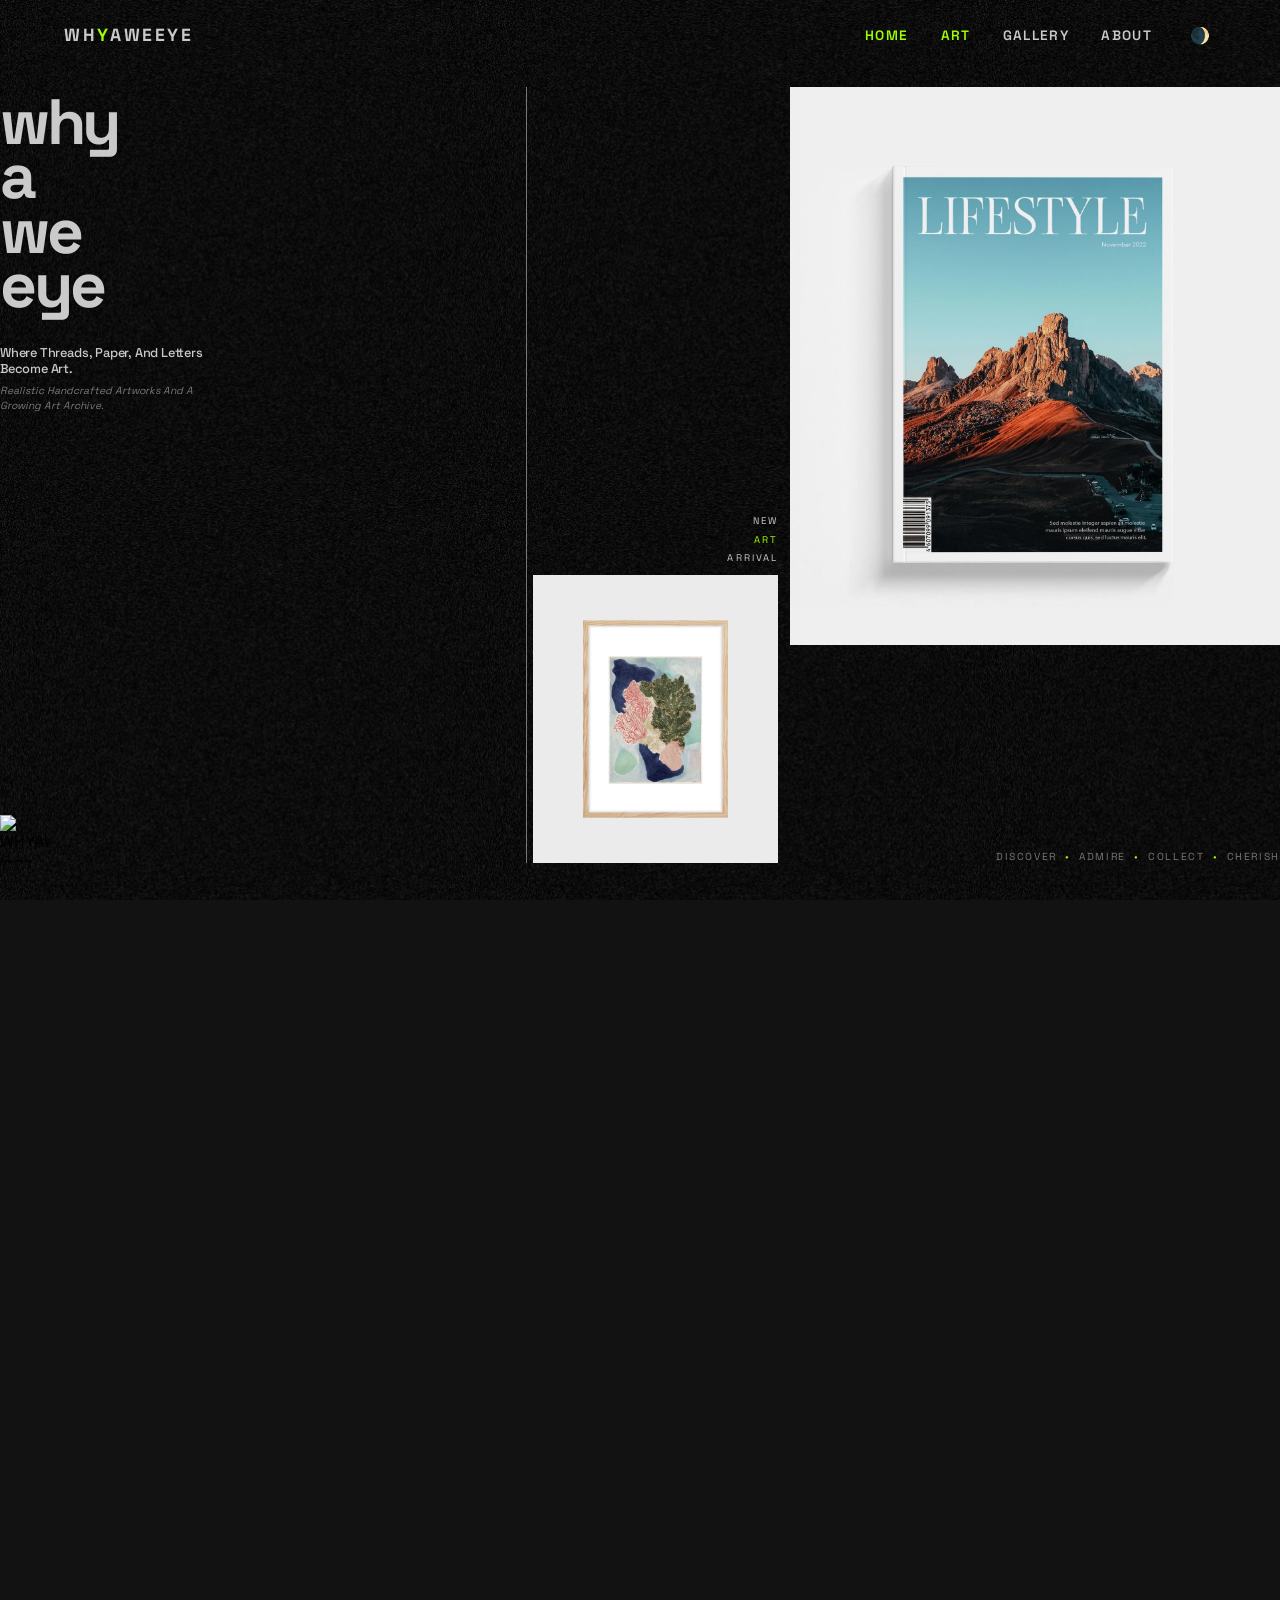
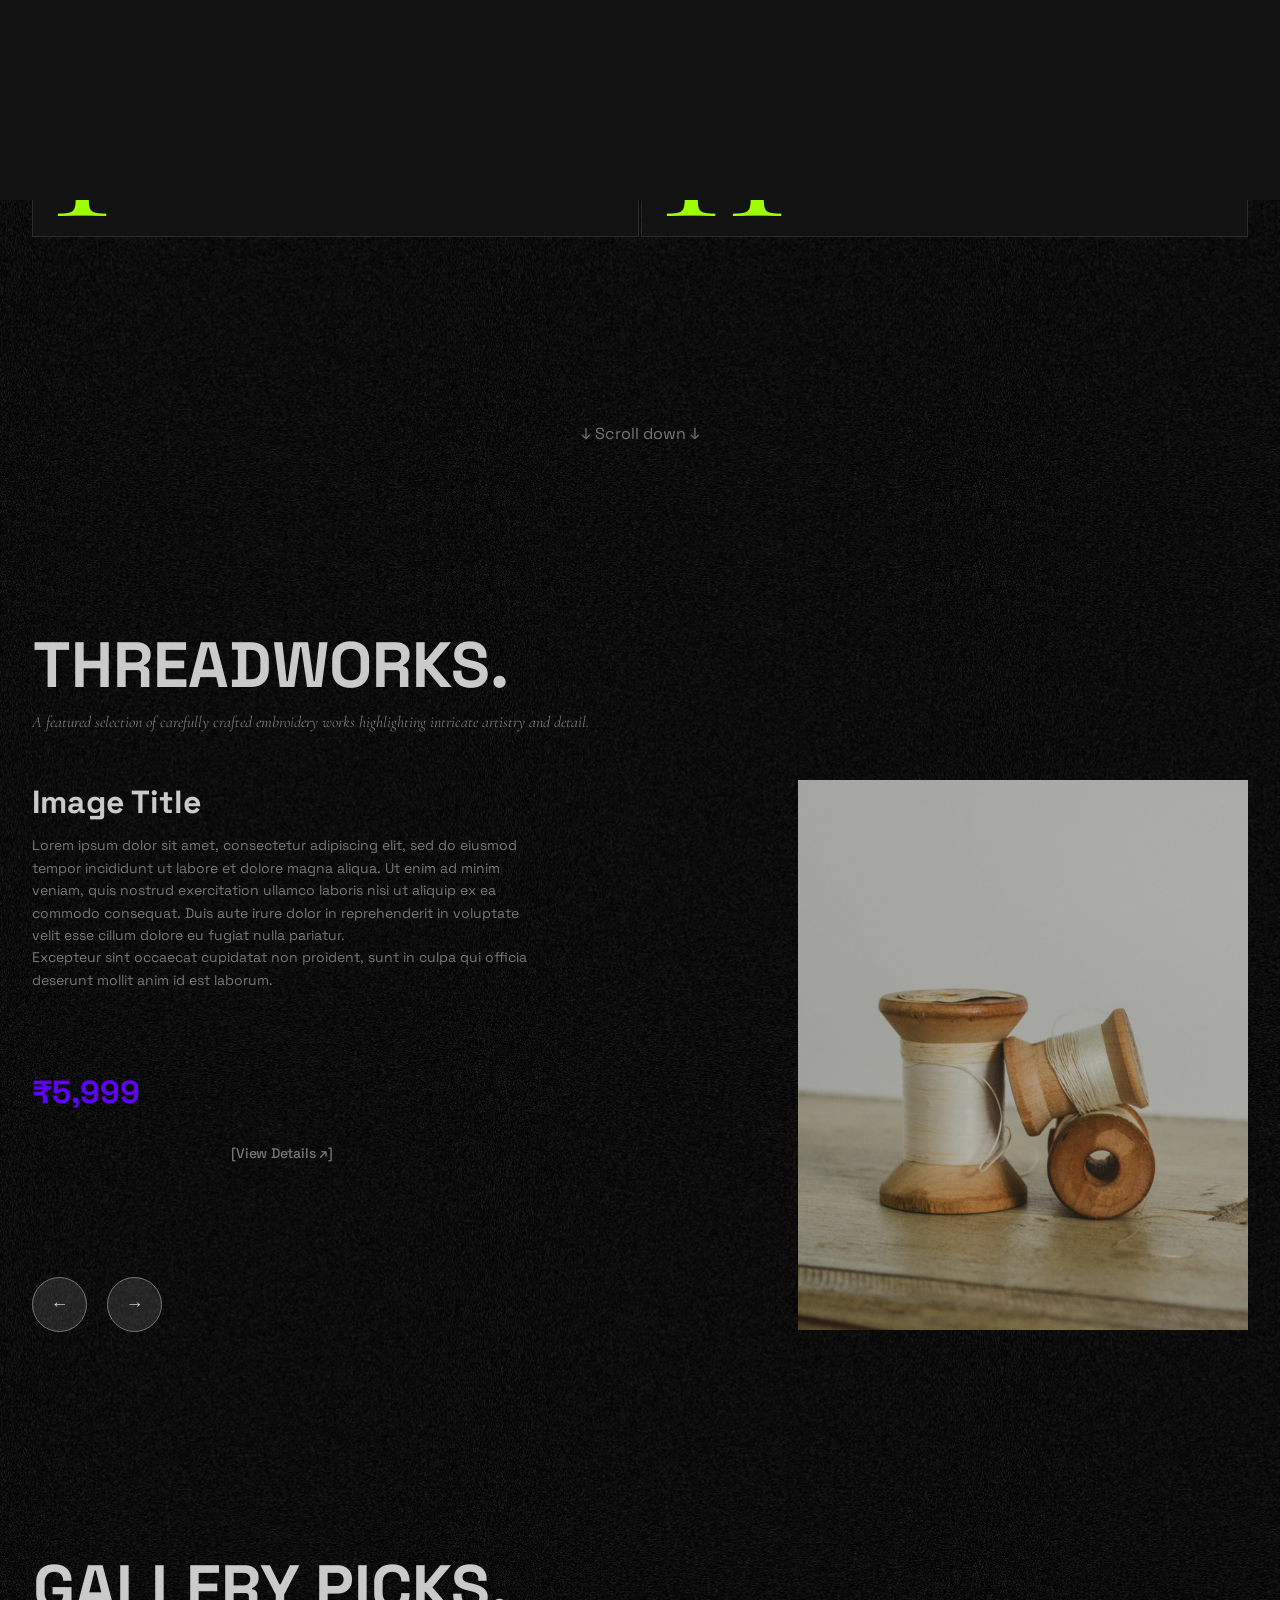
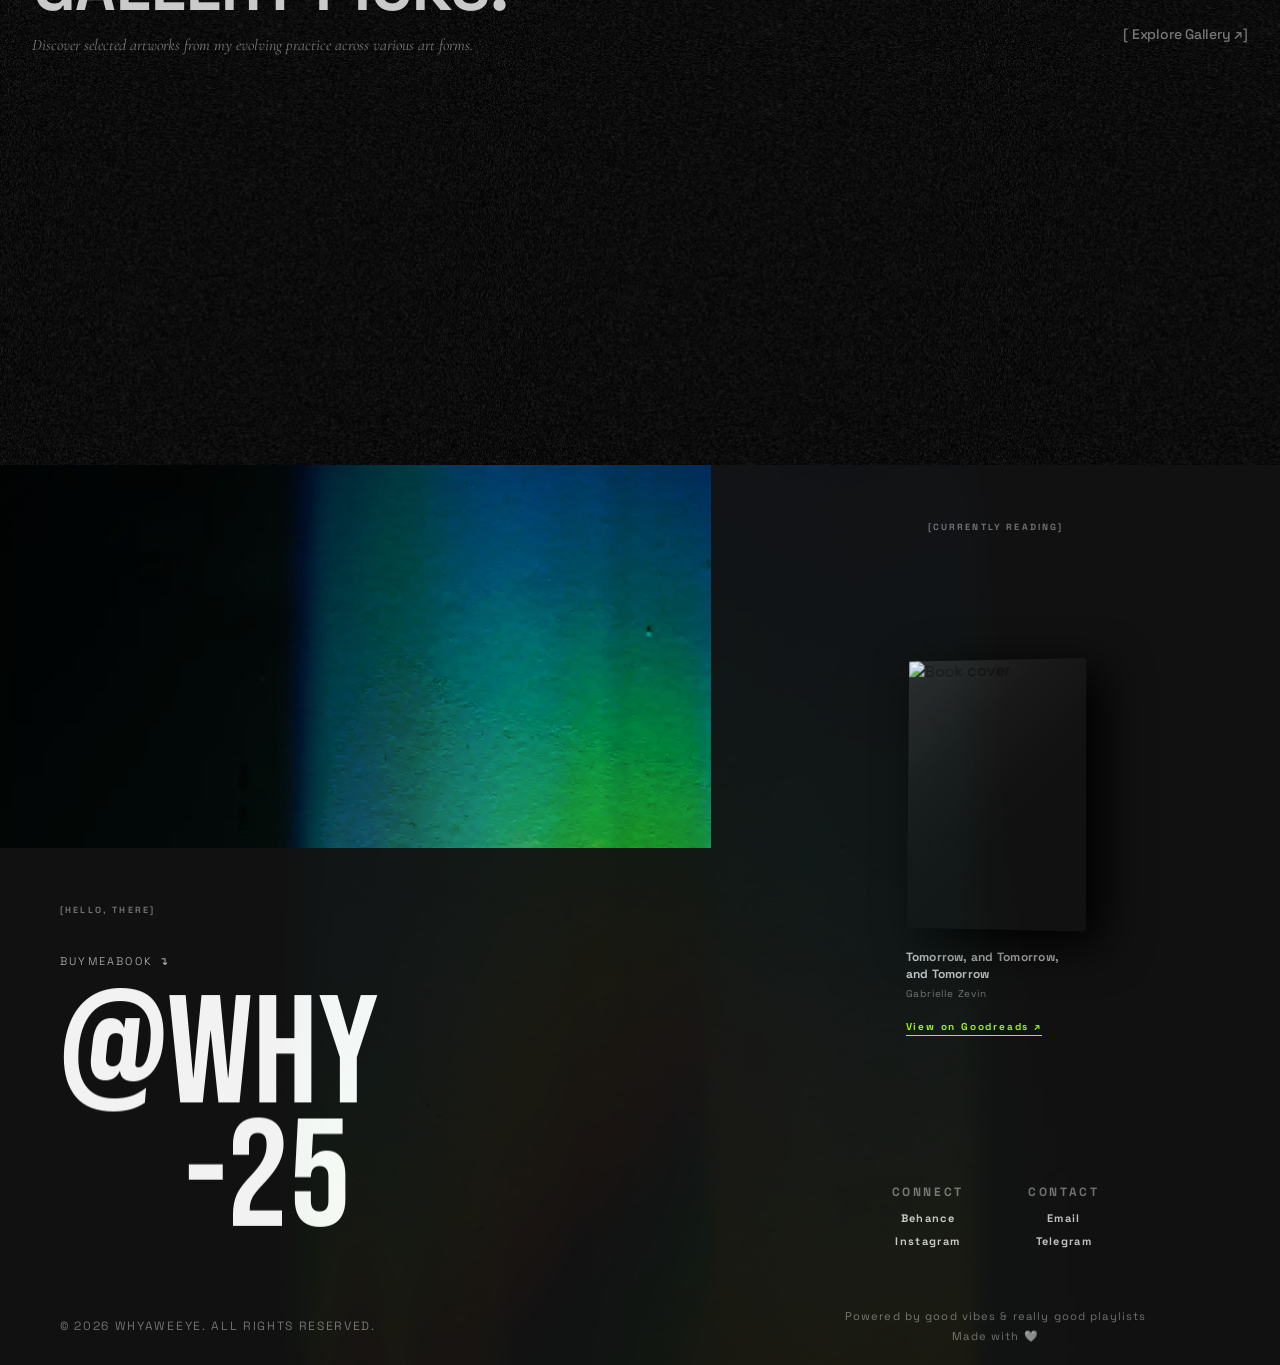
==== commit e6fab937: "UPDATED" ====
--- a/index.html
+++ b/index.html
@@ -192,44 +192,70 @@
 
     <!-- ── MAIN CONTENT ── -->
     <main id="content" style="display: none">
-      <!-- HOME -->
-      <section id="home" aria-label="Home">
-        <div class="container">
-          <div class="left">
-            <div class="phrase">
-              <h6>
-                <div data-content="Bringing"><span>Bringing</span></div>
-                <div data-content="imagination"><span>imagination</span></div>
-                <div data-content="to"><span>to</span></div>
-                <div data-content="life."><span>life.</span></div>
-              </h6>
+      <section class="hero" aria-label="Home">
+        <!-- ── LEFT ── -->
+        <div class="hero-left">
+          <h1 class="hero-title">
+            <span>why</span>
+            <span>a</span>
+            <span>we</span>
+            <span>eye</span>
+          </h1>
+
+          <div class="hero-tagline">
+            <p class="hero-tagline-main">
+              Where Threads, Paper, And Letters<br />Become Art.
+            </p>
+            <p class="hero-tagline-sub">
+              Realistic Handcrafted Artworks And A Growing Art Archive.
+            </p>
+          </div>
+
+          <div class="hero-logo">
+            <!-- logo -->
+            <img
+              src="https://placehold.co/48x48/9eff00/121212?text=Y"
+              alt="WHYAWEEYE logo"
+              width="48"
+              height="48"
+            />
+          </div>
+        </div>
+
+        <!-- ── RIGHT ── -->
+        <div class="hero-right">
+          <!--  small group -->
+          <div class="hero-group-small">
+            <p class="hero-arrival-label">
+              New<br /><span>Art</span><br />Arrival
+            </p>
+            <div class="hero-img-wrap hero-img-wrap--small" id="imgSmall">
+              <img
+                src="/images/small-group-1.webp"
+                alt="New arrival 1"
+                class="active"
+              />
+              <img src="/images/small-group-2.webp" alt="New arrival 2" />
+              <img src="/images/small-group-3.webp" alt="New arrival 3" />
             </div>
-            <div class="logo">
+          </div>
+
+          <!-- large group -->
+          <div class="hero-group-large">
+            <div class="hero-img-wrap hero-img-wrap--large" id="imgLarge">
               <img
-                src="/images/webp/y-logo-green-trans-96.webp"
-                srcset="
-                  /images/webp/y-logo-green-trans-48.webp 48w,
-                  /images/webp/y-logo-green-trans-60.webp 60w,
-                  /images/webp/y-logo-green-trans-96.webp 96w
-                "
-                sizes="(max-width: 600px) 48px, (max-width: 900px) 60px, 96px"
-                alt="WHYAWEEYE logo"
-                width="96"
-                height="96"
-                loading="eager"
-                fetchpriority="high"
+                src="/images/large-group-1.webp"
+                alt="Artwork 1"
+                class="active"
               />
+              <img src="/images/large-group-2.webp" alt="Artwork 2" />
+              <img src="/images/large-group-3.webp" alt="Artwork 3" />
             </div>
-          </div>
-
-          <div class="main-content">
-            <h1 data-content="why a we eye">
-              <span class="word">why</span>
-              <span class="word">a</span>
-              <span class="word">we</span>
-              <span class="word word--underline">eye</span>
-            </h1>
-            <div class="abstract" aria-hidden="true"></div>
+            <!-- col 2, row 2 — discover text -->
+            <p class="hero-discover">
+              Discover <span>•</span> Admire <span>•</span> Collect
+              <span>•</span> Cherish
+            </p>
           </div>
         </div>
       </section>
@@ -240,15 +266,19 @@
       <!-- ART CHOICE -->
       <section id="art" aria-labelledby="art-heading">
         <div class="section-container">
-          <h1 class="changing autoShow" data-text="Art Choice.">Art Choice.</h1>
-          <p>Lorem ipsum dolor sit amet consectetur adipiscing elit.</p>
+          <h1 class="changing autoShow" data-text="Art Forms.">Art Forms.</h1>
+          <p>
+            Explore different forms of my creative practice through threads &
+            words.
+          </p>
 
           <div class="editorial autoShow">
             <a href="/THREADART/threadart.html" class="editorial-card">
               <div class="editorial-card-text">
                 <h2 class="editorial-card-title">Thread<br />Art</h2>
                 <span class="editorial-card-sub"
-                  >A body of work defined by stillness and intent.</span
+                  >Thread-based artworks created slowly with care &
+                  attention.</span
                 >
               </div>
               <div class="editorial-card-image">
@@ -267,7 +297,8 @@
               <div class="editorial-card-text">
                 <h2 class="editorial-card-title">Word<br />Art</h2>
                 <span class="editorial-card-sub"
-                  >Where history folds into the present moment.</span
+                  >Words shaped into poems & stories from observation &
+                  imagination.</span
                 >
               </div>
               <div class="editorial-card-image">
@@ -287,35 +318,69 @@
 
       <p class="scroll-down">↓ Scroll down ↓</p>
 
-      <!-- FANCY HERO -->
-      <div class="section-container">
-        <div class="page-section fancy">
-          <div class="fancy-hero">
-            <h2><em>Exploring</em> the world<br />of <em>my&nbsp;</em> art</h2>
-            <div class="image-wrapper">
+      <!-- CUSTOM (FEATURED IN)THREADS SLIDER -->
+      <section id="custom" aria-labelledby="custom-heading">
+        <div class="section-container">
+          <h1 class="changing autoShow" data-text="ThreadWorks.">
+            ThreadWorks.
+          </h1>
+          <p>
+            A featured selection of carefully crafted embroidery works
+            highlighting intricate artistry and detail.
+          </p>
+          <div class="custom-slider" aria-label="Featured project slider">
+            <div class="custom-left">
+              <div class="title-wrap">
+                <h3 id="custom-title">Pastel Paradigm</h3>
+                <span id="custom-description"
+                  >Lorem ipsum dolor sit amet, consectetur adipiscing elit, sed
+                  do eiusmod tempor incididunt ut labore et dolore magna aliqua.
+                  Ut enim ad minim veniam, quis nostrud exercitation ullamco
+                  laboris nisi ut aliquip ex ea commodo consequat. Duis aute
+                  irure dolor in reprehenderit in voluptate velit esse cillum
+                  dolore eu fugiat nulla pariatur.<br />Excepteur sint occaecat
+                  cupidatat non proident, sunt in culpa qui officia deserunt
+                  mollit anim id est laborum.</span
+                >
+                <span id="custom-price"></span>
+                <a id="custom-view-link" class="see-more" href="#" class="btn"
+                  >[View Details ↗]</a
+                >
+              </div>
+
+              <div class="custom-controls">
+                <button id="prevBtn" aria-label="Previous project">←</button>
+                <button id="nextBtn" aria-label="Next project">→</button>
+              </div>
+            </div>
+            <div class="custom-right">
               <img
-                src="/images/abstract-vibrant-bg.webp"
-                alt="Abstract vibrant background"
-                aria-hidden="true"
-                width="1300"
-                height="867"
+                id="custom-slide-image"
+                src="/images/slider-image-2.png"
+                alt="Pastel Paradigm project image"
+                width="450"
+                height="550"
                 loading="lazy"
               />
             </div>
           </div>
-          <p>
-            Transform your space with bespoke handmade art pieces that reflect
-            your unique style.
-          </p>
         </div>
-      </div>
+      </section>
+
+      <!-- GIFTS SECTION -->
+      <section></section>
 
       <!-- GALLERY SECTION -->
       <section id="latest" aria-labelledby="latest-heading">
         <div class="section-container">
-          <h1 class="changing autoShow" data-text="Why Gala.">Why Gala.</h1>
+          <h1 class="changing autoShow" data-text="Gallery Picks.">
+            Gallery Picks.
+          </h1>
           <div class="para-link">
-            <p>Lorem ipsum dolor sit amet consectetur adipiscing elit.</p>
+            <p>
+              Discover selected artworks from my evolving practice across
+              various art forms.
+            </p>
             <a
               href="/GALLERY/gallery.html"
               target="_blank"
@@ -423,34 +488,6 @@
         </div>
       </section>
 
-      <!-- CUSTOM PROJECT SLIDER -->
-      <section id="custom" aria-labelledby="custom-heading">
-        <div class="section-container">
-          <div class="custom-slider" aria-label="Featured project slider">
-            <div class="custom-left">
-              <div class="title-wrap">
-                <h3 id="custom-title">Pastel Paradigm</h3>
-                <span id="custom-description">(Feb 26)</span>
-              </div>
-              <div class="custom-controls">
-                <button id="prevBtn" aria-label="Previous project">←</button>
-                <button id="nextBtn" aria-label="Next project">→</button>
-              </div>
-            </div>
-            <div class="custom-right">
-              <img
-                id="custom-slide-image"
-                src="/images/slider-image-2.png"
-                alt="Pastel Paradigm project image"
-                width="450"
-                height="550"
-                loading="lazy"
-              />
-            </div>
-          </div>
-        </div>
-      </section>
-
       <footer></footer>
       <div id="site-nav-placeholder"></div>
     </main>
--- a/style.css
+++ b/style.css
@@ -2,9 +2,10 @@
 /* IMPORTS                                       */
 /* ============================================= */
 @import url("/Assets/fx/variables.css");
+@import url("/Assets/sections/hhv2.css");
 @import url("/Assets/fx/loader.css");
 @import url("/Assets/fx/curcus.css");
-@import url("/Assets/sections/homehero.css");
+/* @import url("/Assets/sections/homehero.css"); */
 @import url("/Assets/sections/changing.css");
 @import url("/Assets/sections/buttons-slider.css");
 @import url("/Assets/sections/editorial.css");
@@ -138,17 +139,20 @@
 }
 
 #art h1,
-#latest h1 {
+#latest h1,
+#custom h1 {
   font-size: var(--text-h1);
 }
 
 #art a,
-#latest a {
+#latest a,
+#custom a {
   text-decoration: none;
 }
 
 #art p,
-#latest p {
+#latest p,
+#custom p {
   margin-block-start: var(--space-xs);
   margin-block-end: var(--space-xl);
   font-style: italic;
@@ -304,7 +308,7 @@
   }
 
   .main-content {
-    top: 50%;
+    top: 55%;
     right: 2rem;
     left: 40%;
     width: 100%;
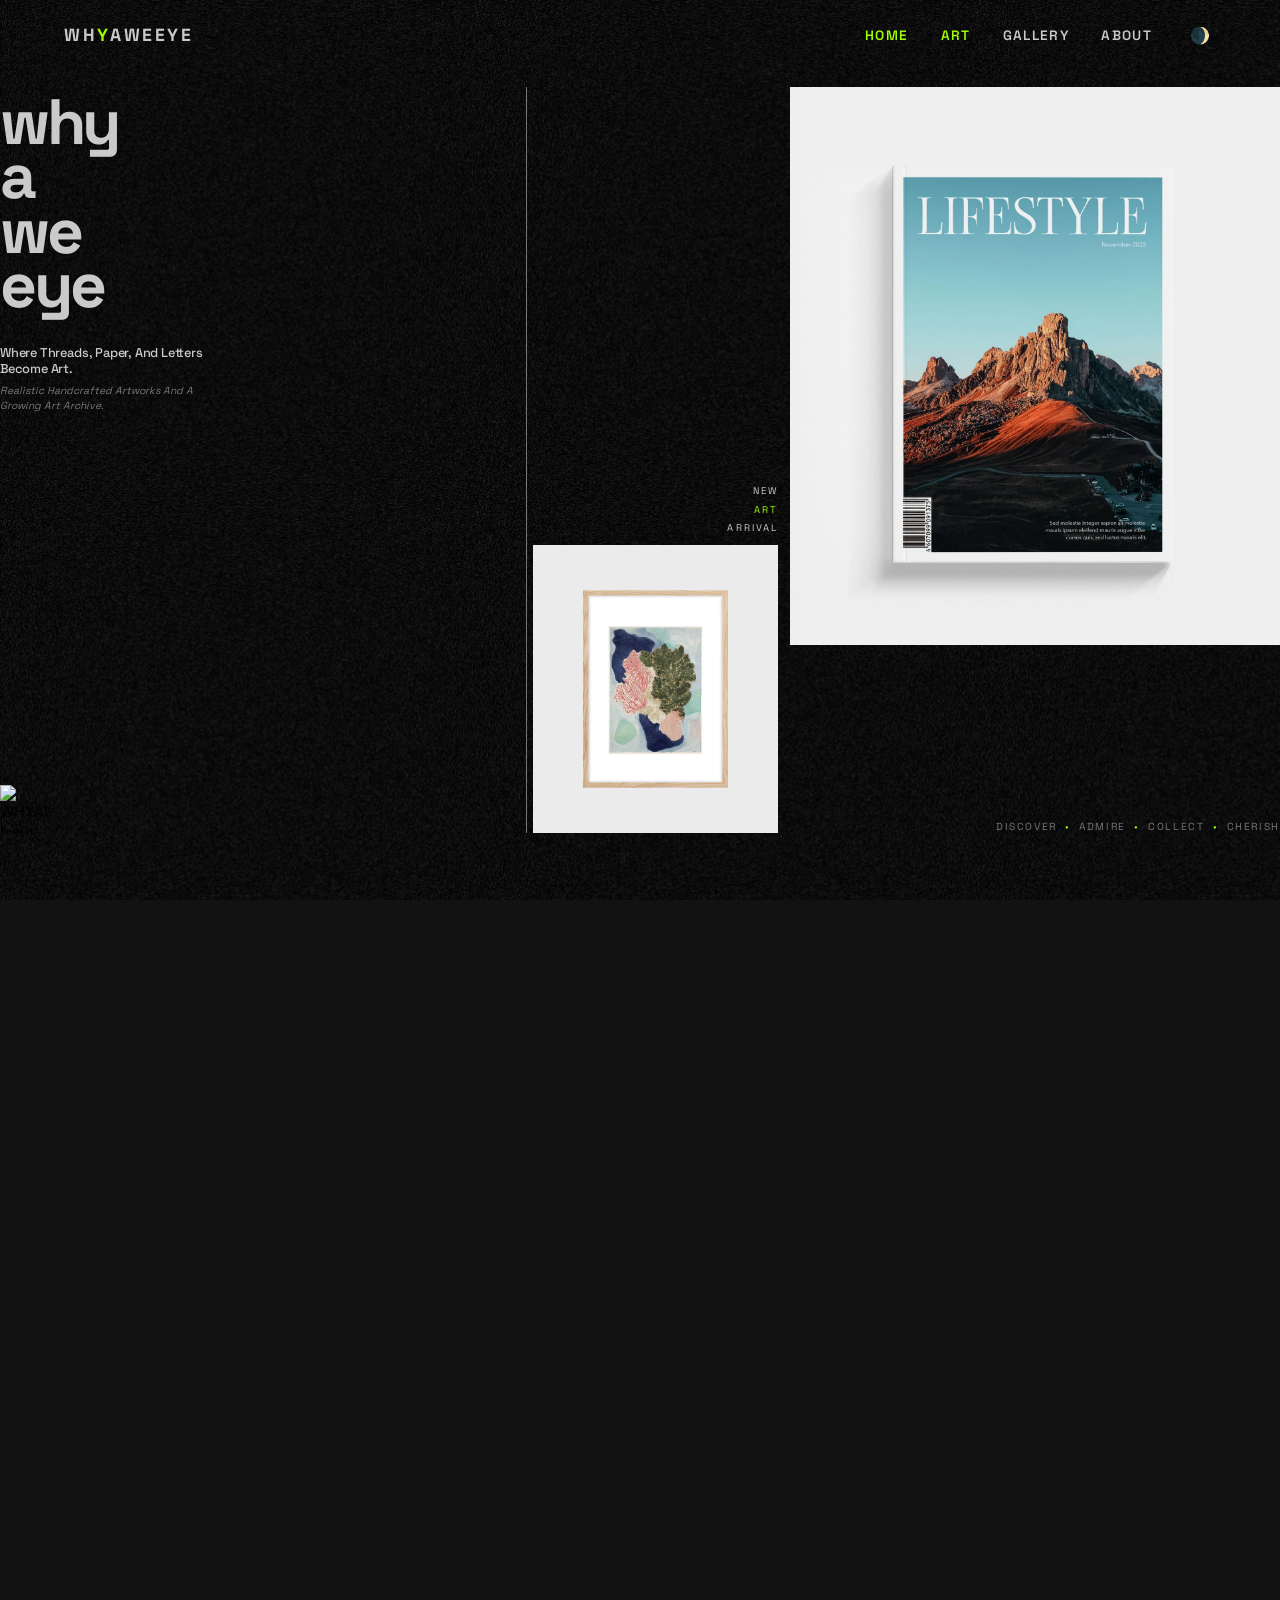
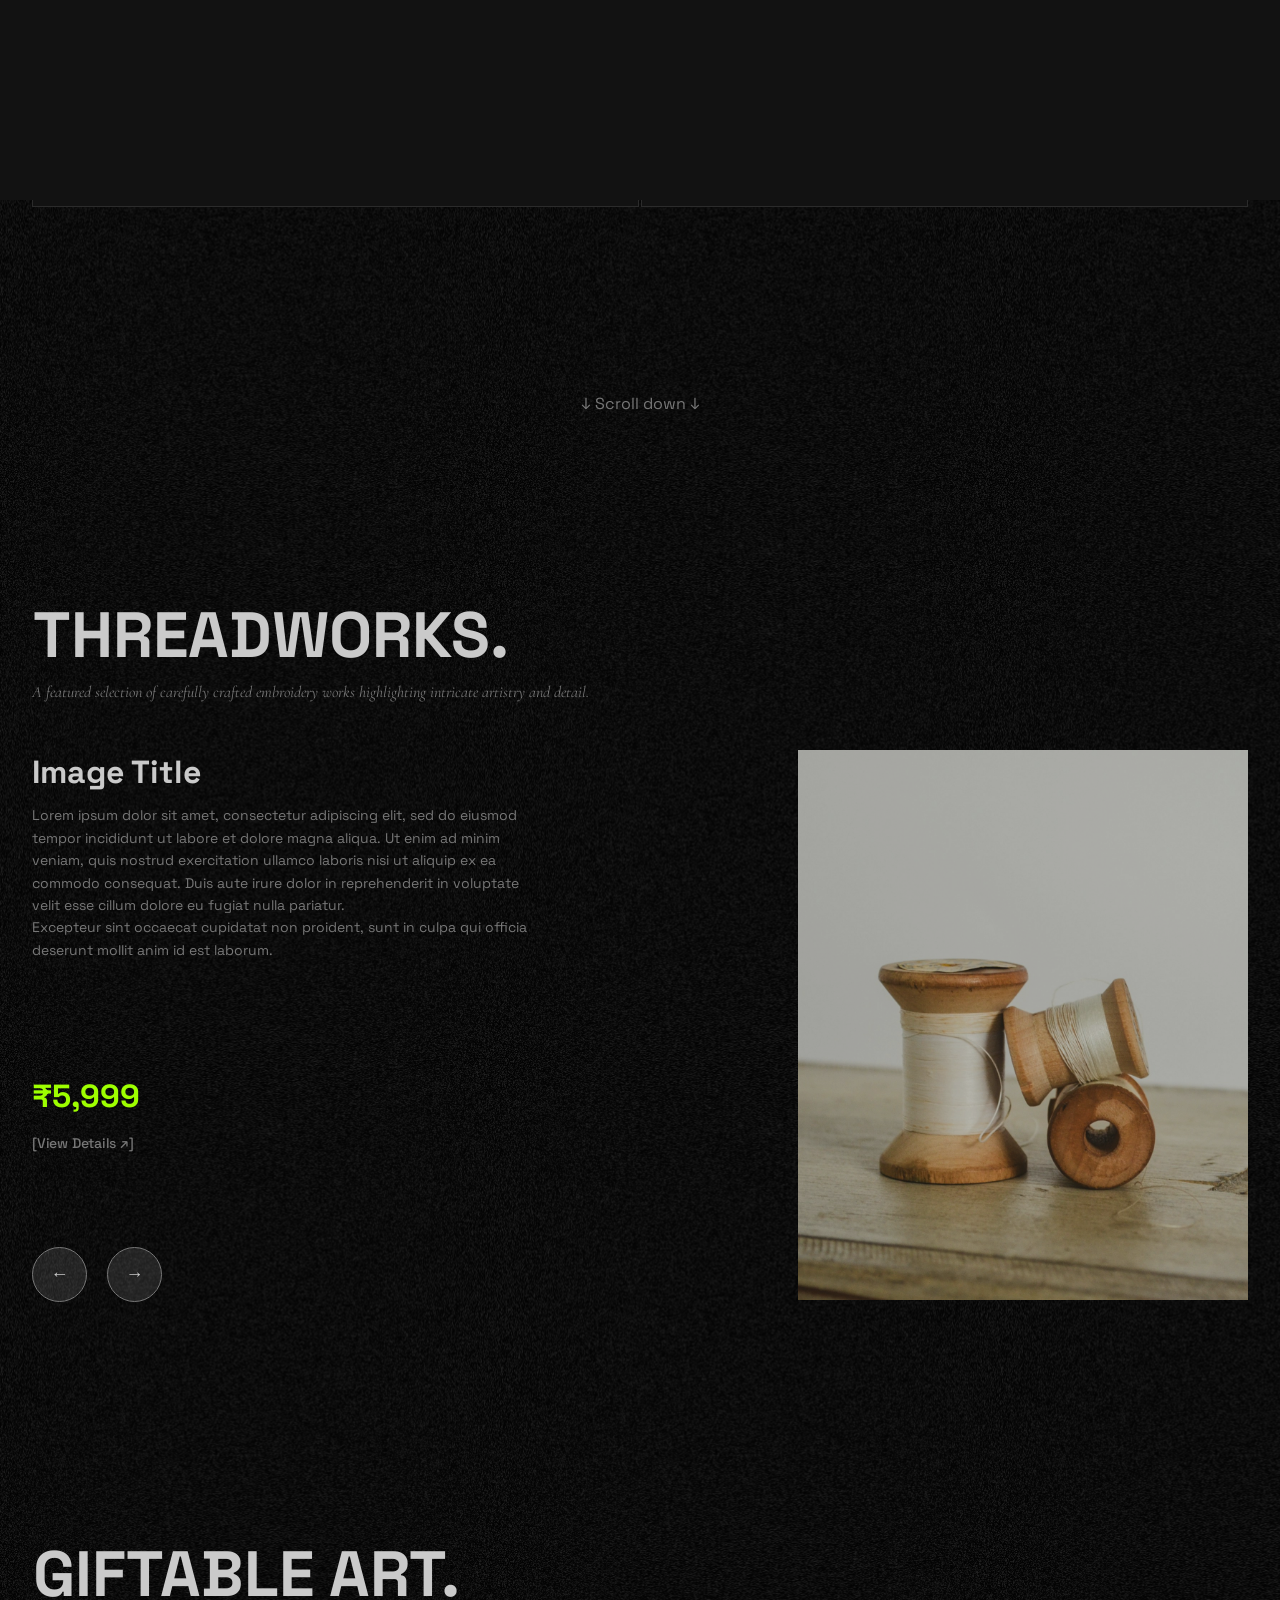
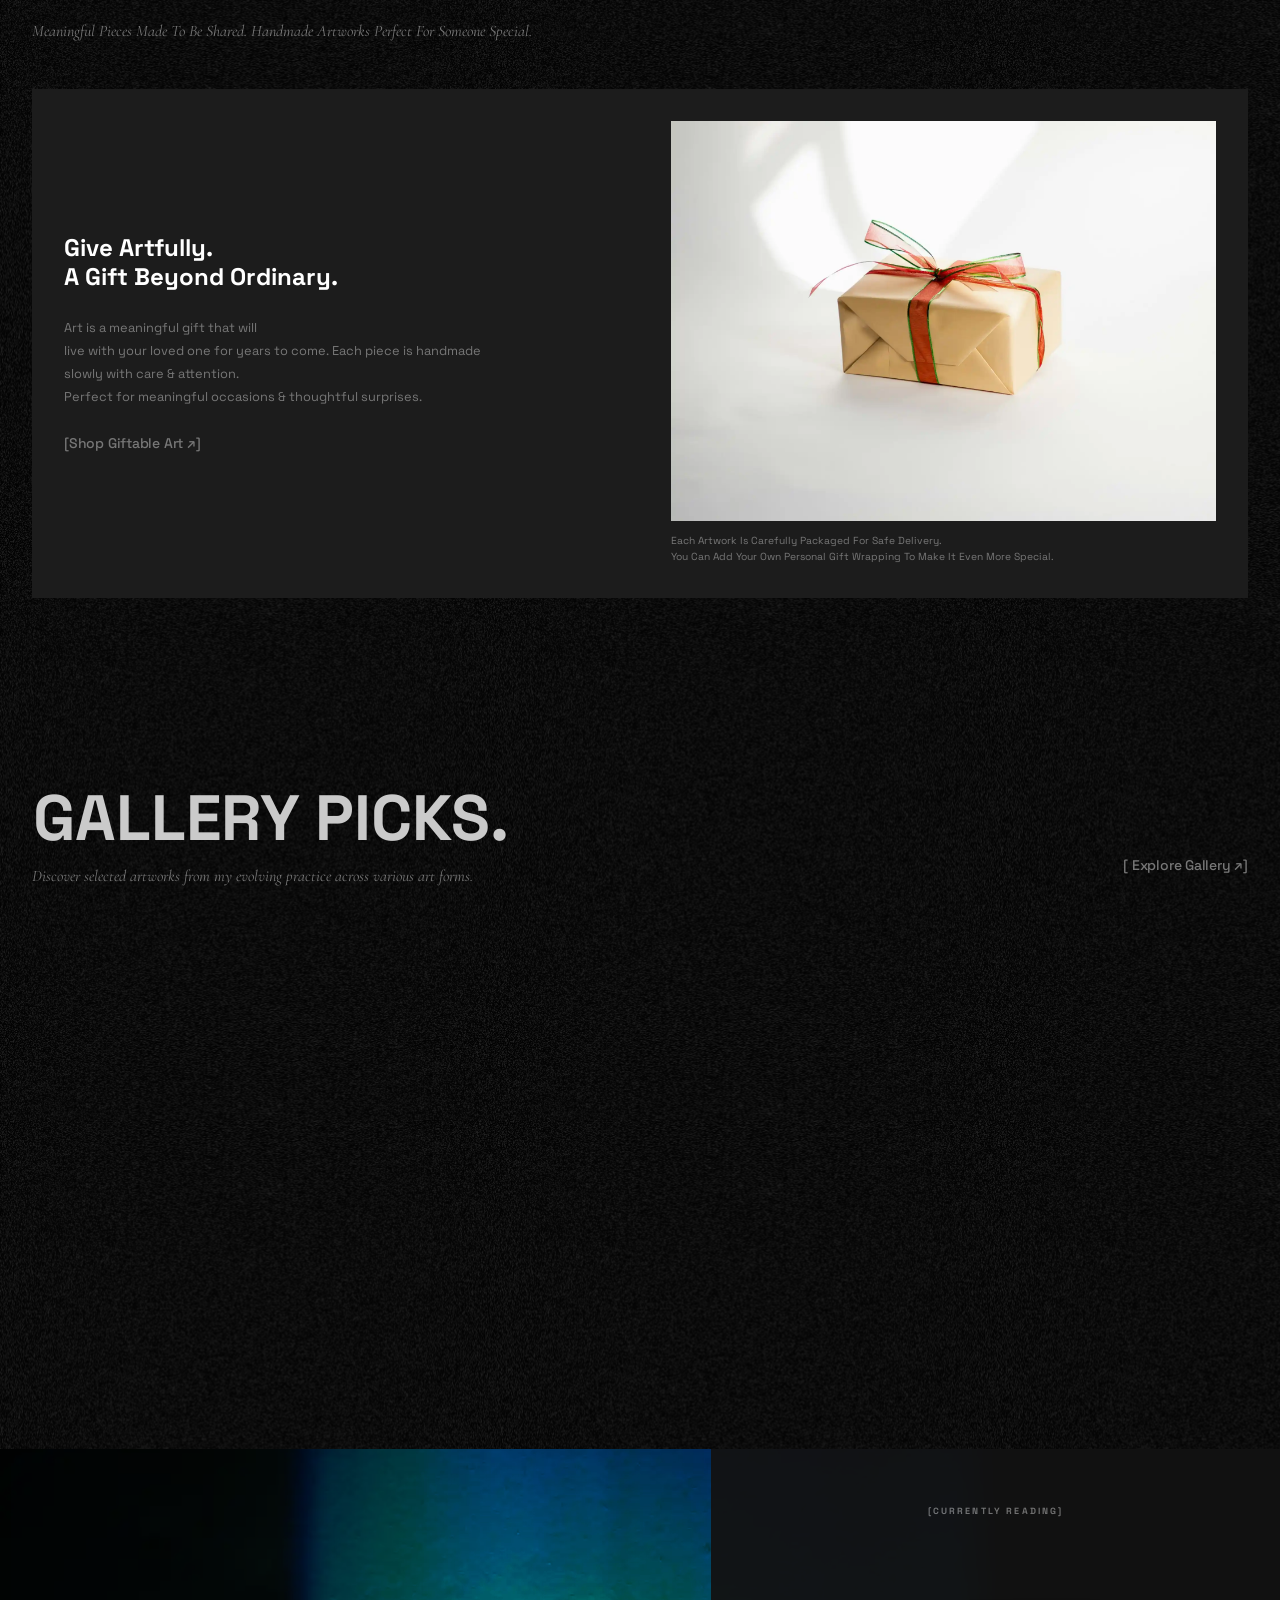
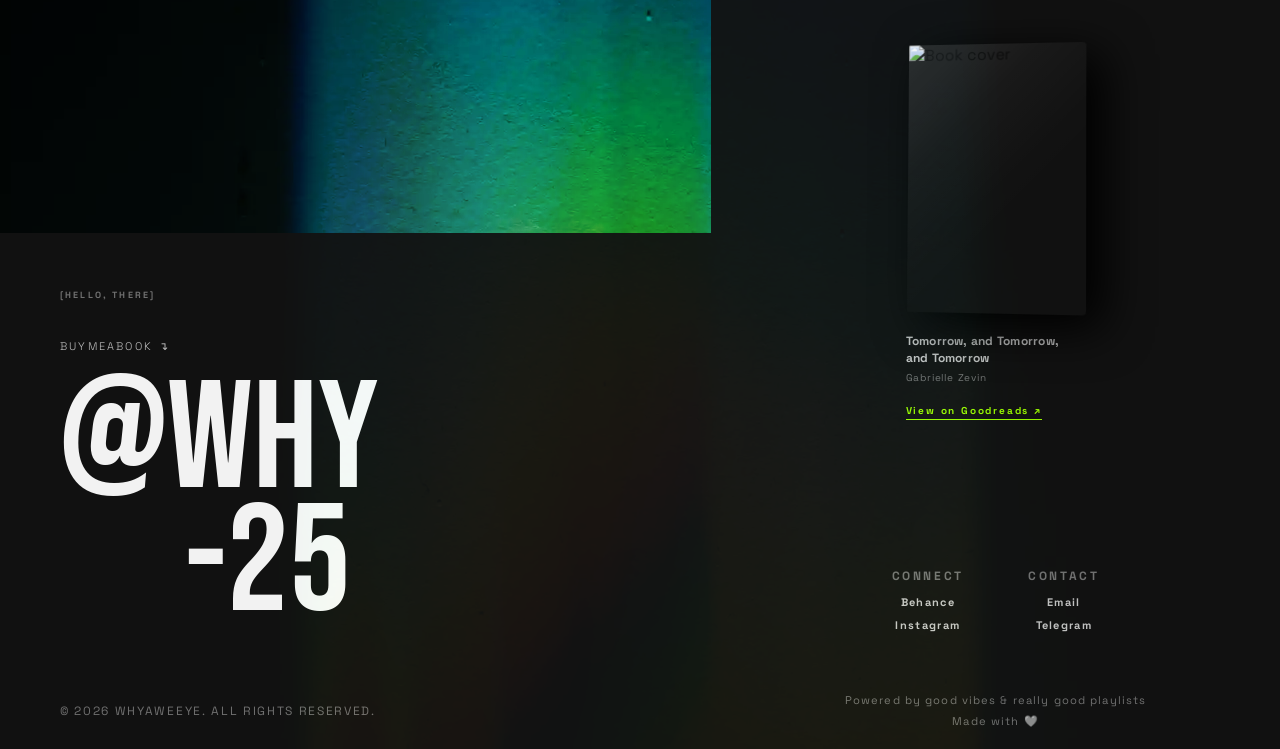
==== commit 1a80f12e: "UPDATED" ====
--- a/index.html
+++ b/index.html
@@ -324,7 +324,7 @@
           <h1 class="changing autoShow" data-text="ThreadWorks.">
             ThreadWorks.
           </h1>
-          <p>
+          <p class="autoShow">
             A featured selection of carefully crafted embroidery works
             highlighting intricate artistry and detail.
           </p>
@@ -368,7 +368,57 @@
       </section>
 
       <!-- GIFTS SECTION -->
-      <section></section>
+      <section id="gifts" aria-labelledby="gifts-heading">
+        <div class="gifts-top">
+          <h1
+            id="gifts-heading"
+            class="gifts-title changing autoShow"
+            data-text="Giftable Art."
+          >
+            Giftable Art.
+          </h1>
+          <p class="gifts-subtitle autoShow">
+            Meaningful Pieces Made To Be Shared. Handmade Artworks Perfect For
+            Someone Special.
+          </p>
+        </div>
+
+        <div class="gifts-body">
+          <!-- left -->
+          <div class="gifts-left">
+            <h3 class="gifts-give">
+              Give Artfully.<br />A Gift Beyond Ordinary.
+            </h3>
+            <p class="gifts-desc">
+              Art is a meaningful gift that will<br />live with your loved one
+              for years to come. Each piece is handmade slowly with care &
+              attention.<br />Perfect for meaningful occasions & thoughtful
+              surprises.
+            </p>
+            <a href="/THREADART/threadart.html?filter=gift" class="see-more"
+              >[Shop Giftable Art ↗]</a
+            >
+          </div>
+
+          <!-- right -->
+          <div class="gifts-right autoShow">
+            <div class="gifts-img-wrap">
+              <img
+                src="/images/gift-wrap-1.webp"
+                alt="Handmade artwork carefully packaged as a gift"
+                width="600"
+                height="500"
+                loading="lazy"
+              />
+            </div>
+            <p class="gifts-caption">
+              Each Artwork Is Carefully Packaged For Safe Delivery.<br />
+              You Can Add Your Own Personal Gift Wrapping To Make It Even More
+              Special.
+            </p>
+          </div>
+        </div>
+      </section>
 
       <!-- GALLERY SECTION -->
       <section id="latest" aria-labelledby="latest-heading">
@@ -377,7 +427,7 @@
             Gallery Picks.
           </h1>
           <div class="para-link">
-            <p>
+            <p class="autoShow">
               Discover selected artworks from my evolving practice across
               various art forms.
             </p>
@@ -386,11 +436,11 @@
               target="_blank"
               rel="noopener noreferrer"
             >
-              <span class="see-more">[ Explore Gallery ↗]</span>
+              <span class="see-more autoShow">[ Explore Gallery ↗]</span>
             </a>
           </div>
 
-          <section class="name-slider-body-bottom cursor-no">
+          <section class="name-slider-body-bottom cursor-no autoShow">
             <div
               class="slider-bottom"
               style="
--- a/style.css
+++ b/style.css
@@ -5,7 +5,7 @@
 @import url("/Assets/sections/hhv2.css");
 @import url("/Assets/fx/loader.css");
 @import url("/Assets/fx/curcus.css");
-/* @import url("/Assets/sections/homehero.css"); */
+@import url("/Assets/sections/gifts.css");
 @import url("/Assets/sections/changing.css");
 @import url("/Assets/sections/buttons-slider.css");
 @import url("/Assets/sections/editorial.css");
@@ -135,18 +135,21 @@
 .section-container {
   align-items: flex-start;
   padding: min(2rem, 5vw);
+  margin-block-end: var(--space-4xl);
   width: 100%;
 }
 
 #art h1,
 #latest h1,
-#custom h1 {
+#custom h1,
+#gifts h1 {
   font-size: var(--text-h1);
 }
 
 #art a,
 #latest a,
-#custom a {
+#custom a,
+#gifts a {
   text-decoration: none;
 }
 
--- a/Assets/fx/naticker.css
+++ b/Assets/fx/naticker.css
@@ -2,6 +2,7 @@
 /* NAME SLIDER                                   */
 /* ============================================= */
 .name-slider-body {
+  position: relative;
   display: flex;
   justify-content: space-between;
   align-items: center;
@@ -9,7 +10,7 @@
   font-family: var(--font-alt);
   width: 99%;
   margin-inline: auto;
-  min-height: 20vh;
+  height: 20vh;
   user-select: none;
 }
 .slider {
